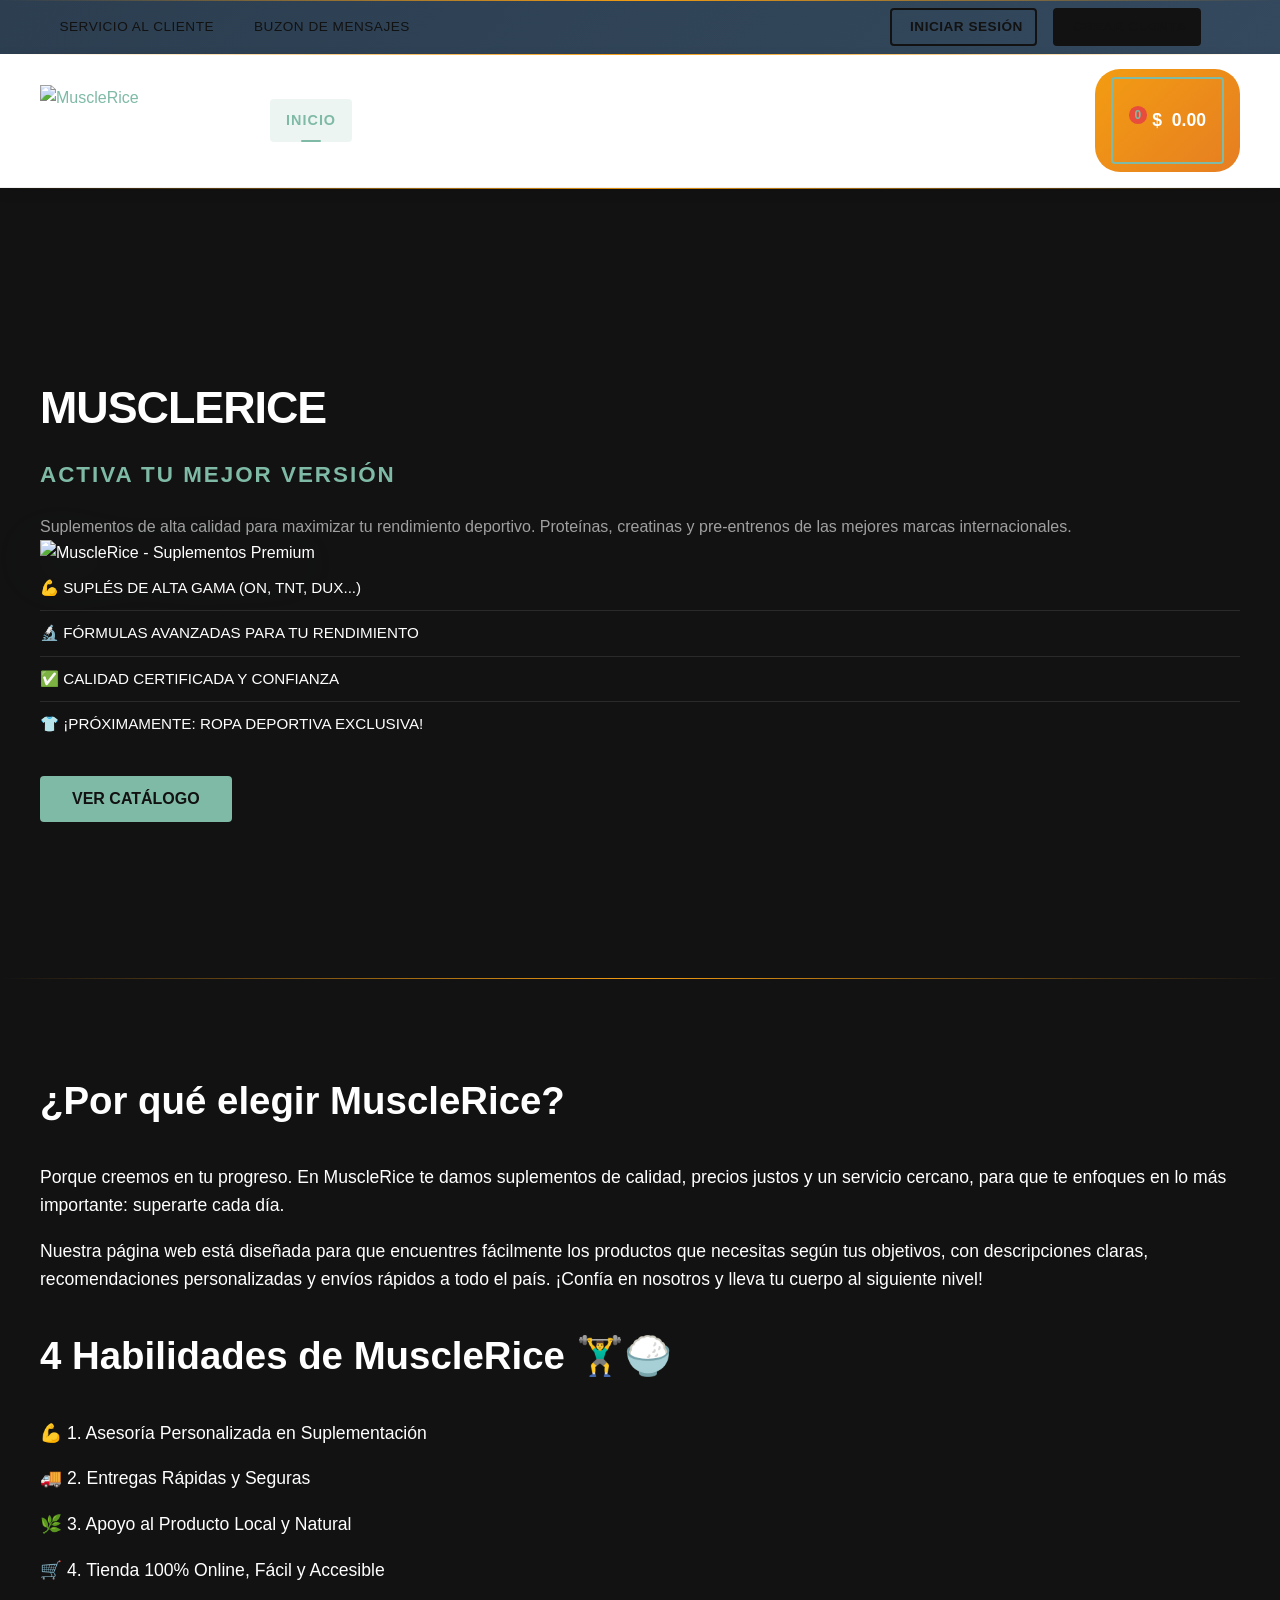
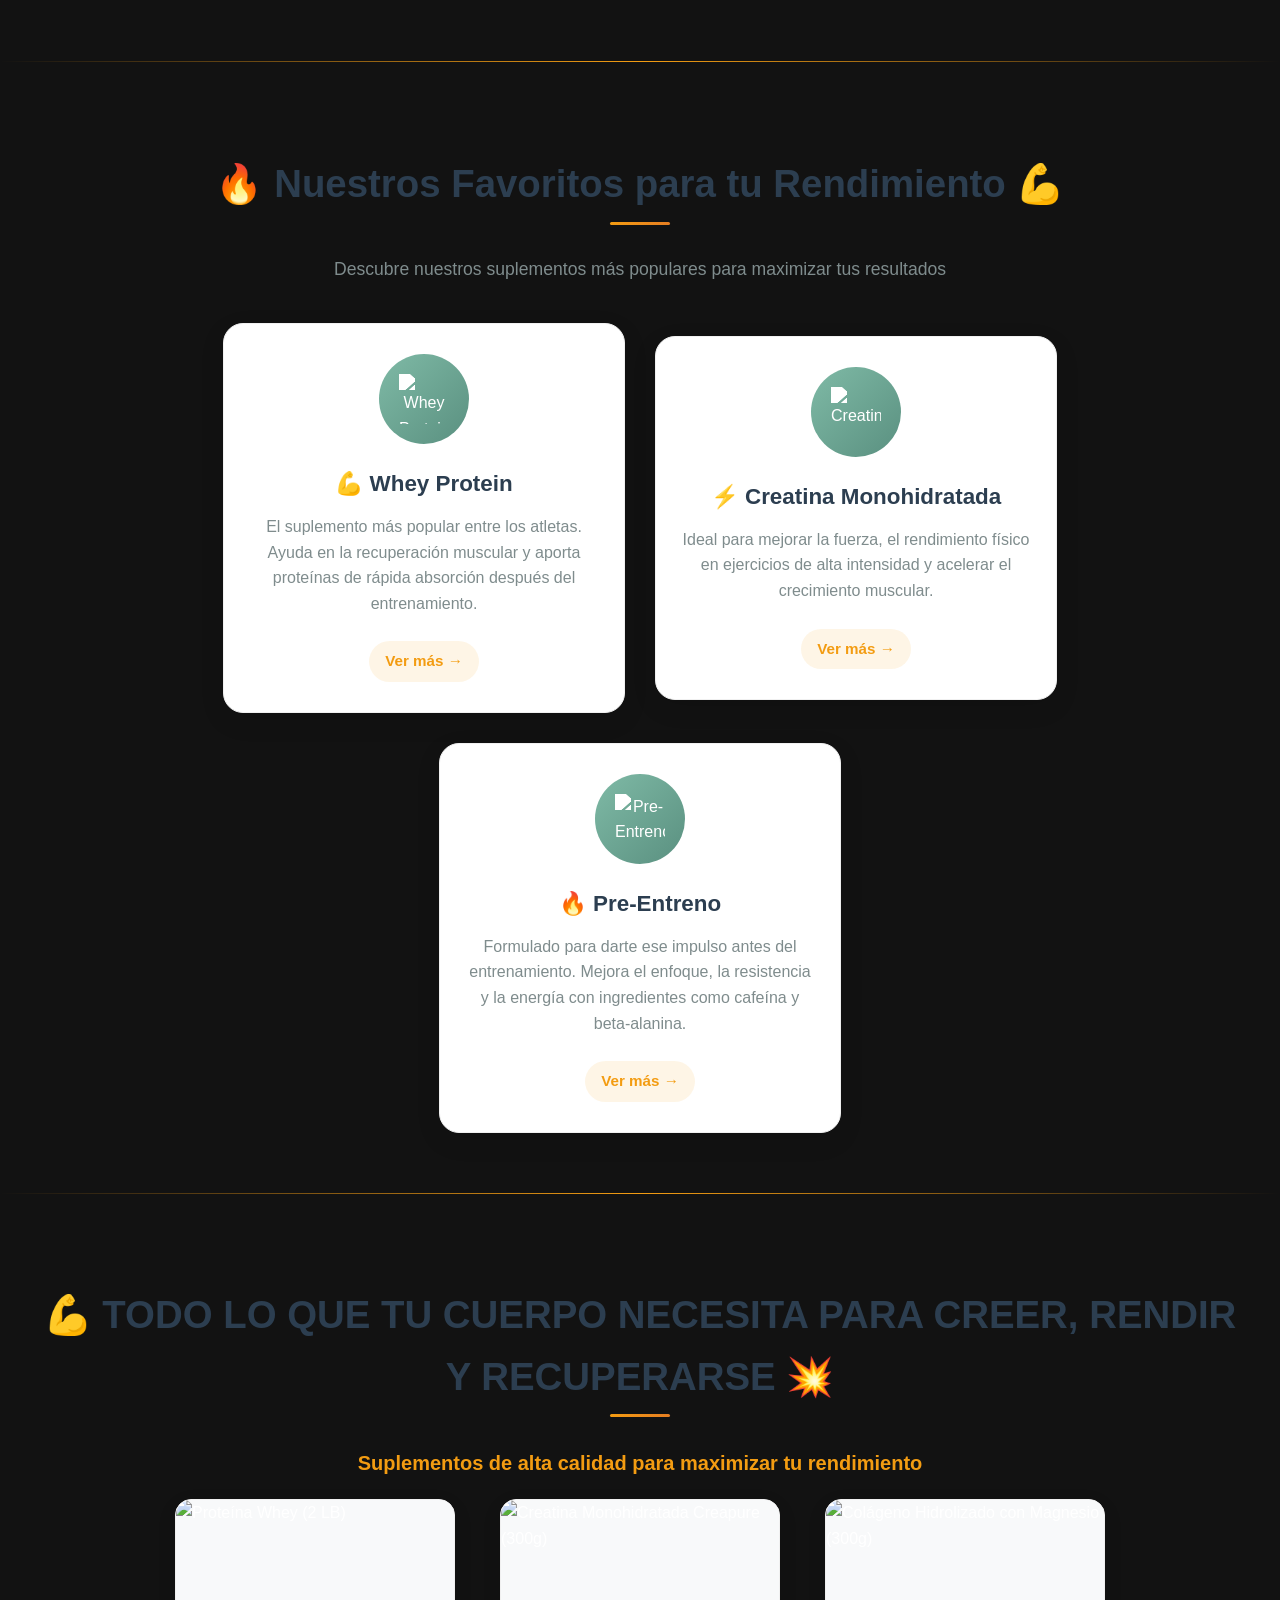
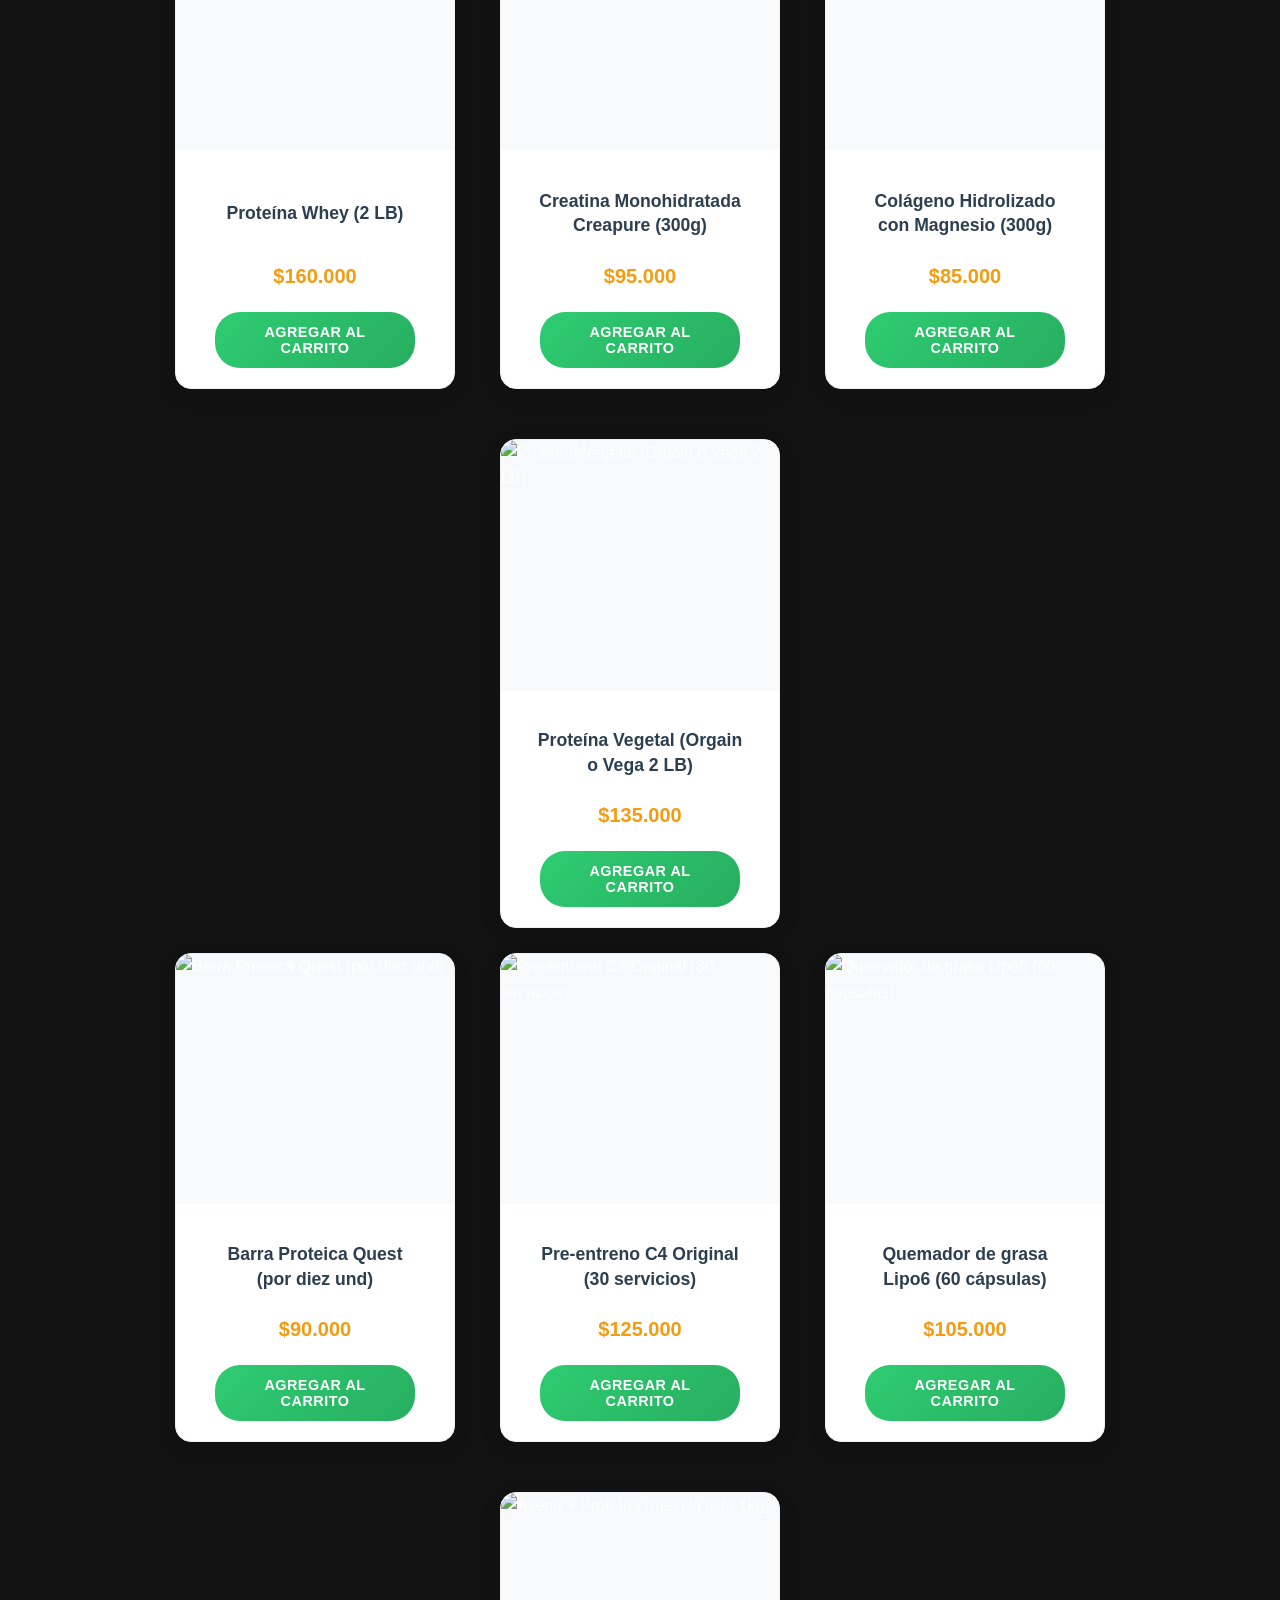
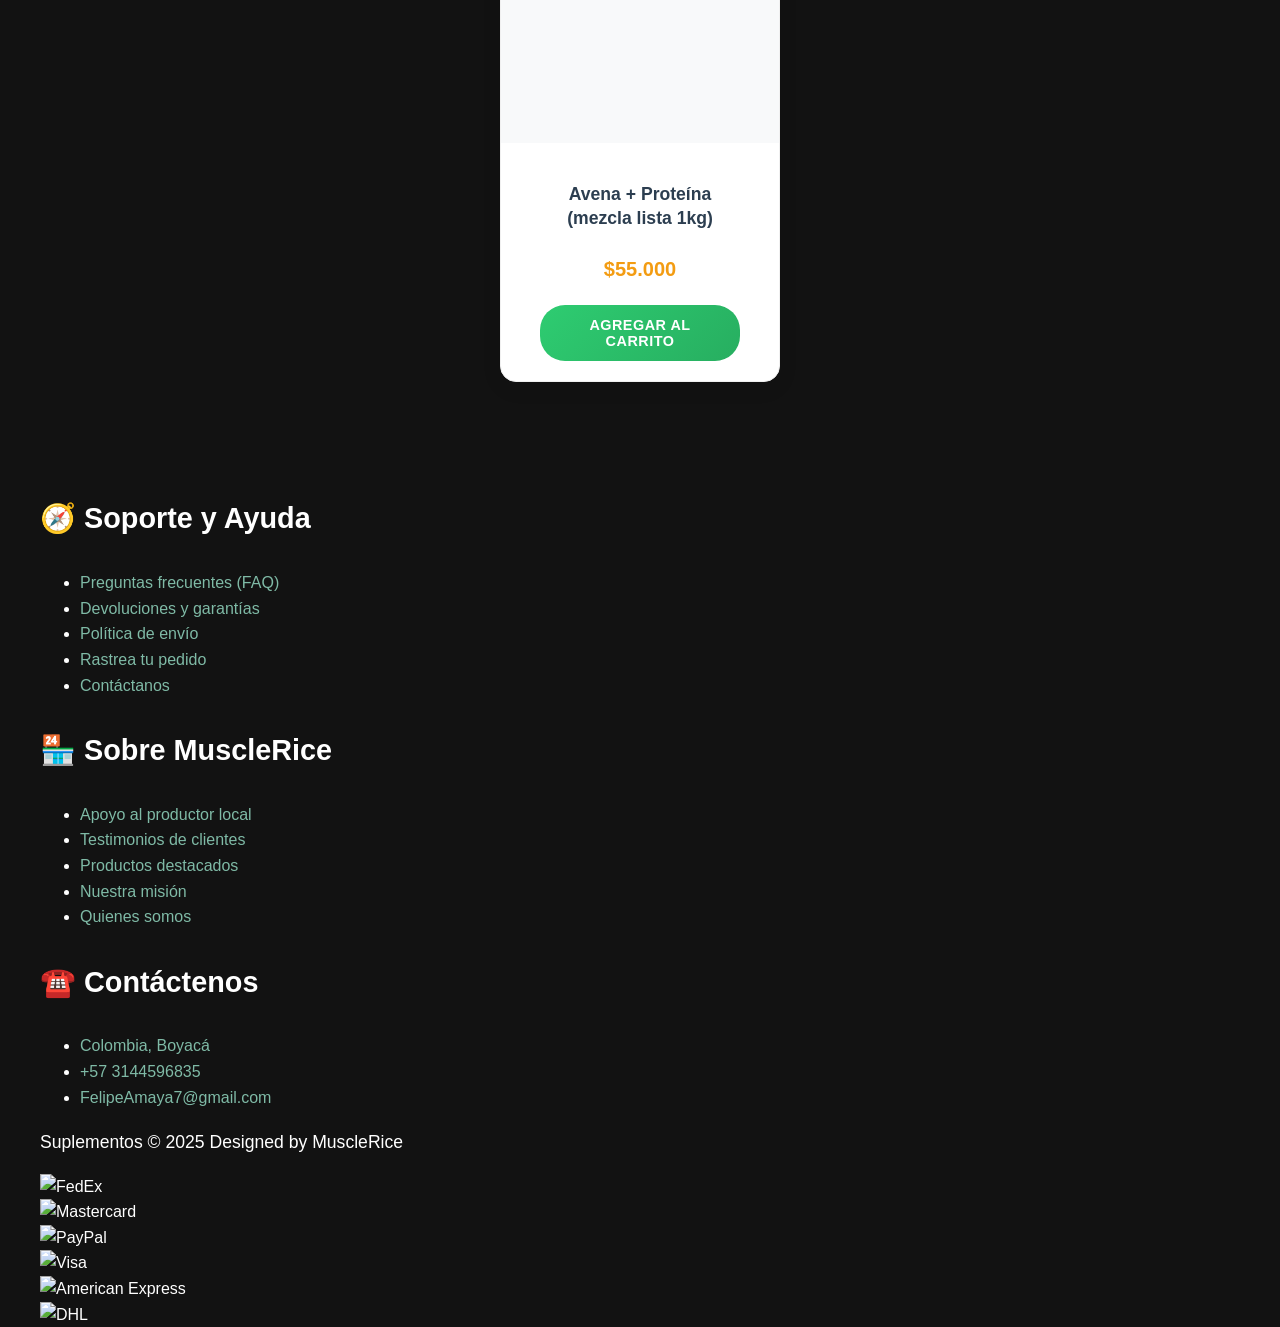
==== WebsiteMuscleRice/index.html @ 4c6c4e0e "add dev for to go npm run dev" ====
<!DOCTYPE html>
<html lang="en">
<head>
    <meta charset="UTF-8">
    <meta name="viewport" content="width=device-width, initial-scale=1.0">
    <title>MuscleRice</title>
    <link href="https://fonts.googleapis.com/css?family=Poppins" rel="stylesheet">
    <link href="https://fonts.googleapis.com/css?family=Roboto:300,400,500,700,900" rel="stylesheet">
    <link rel="stylesheet" href="css/bootstrap.css">
    <link rel="stylesheet" href="css/font-awesome.min.css">
    <link rel="stylesheet" href="css/main.css">
    <link rel="stylesheet" href="style.css">
    <link rel="stylesheet" href="style-mejoras.css">
    <link rel="stylesheet" href="style-profesional.css">
</head>
<body>
<header>
    <section class="header-top">
        <div class="container">
            <div class="row">
                <div class="col-md-4">
                    <ul>
                        <li><a href="#">servicio al cliente </a></li>
                        <li><a href="#">buzon de mensajes </a></li>
                    </ul>
                </div>
                <div class="col-md-4">
                    <div class="icon">
                       <a href="#"><i class="fa fa-facebook"></i></a>
                       <a href="#"><i class="fa fa-twitter"></i></a>
                       <a href="#"><i class="fa fa-google-plus"></i></a>
                       <a href="#"><i class="fa fa-linkedin"></i></a>
                       <a href="#"><i class="fa fa-wifi"></i></a>
                    </div>
                </div>
                <div class="col-md-4">
                   <div class="a-right">
                        <a href="usuario.html" class="btn-auth">
                            <span><i class="fa fa-sign-in"></i></span> INICIAR SESIÓN
                        </a>
                        <a href="registro.html" class="btn-auth btn-auth-register">
                            <span><i class="fa fa-user-plus"></i></span> CREAR CUENTA
                        </a>
                   </div>
                </div>
            </div>
        </div>
    </section>
    <div class="clear"></div>
    <section class="header">
        <div class="container">
            <div class="row">
                <div class="col-md-3">
                   <div class="logo">
                    <a href="index.html">
                            <img src="img/logo-musclerice..png" alt="MuscleRice" style="height: 120px; max-width: 100%; object-fit: contain;">
                            </a>
                   </div>
                </div>
                <div class="col-md-7">
                    <ul class="nav navbar-nav">
                      <li class="active"><a href="#">INICIO</a></li>
                      <li><a href="categorias.html">CATEGORIAS</a></li>
                      <li><a href="marcas.html">MARCAS</a></li>
                      <li><a href="ofertas.html">OFERTAS</a></li>
                      <li><a href="#">SALE</a></li>
                    </ul>
                </div>
                <div class="col-md-2">
                     <div class="cart">
        <a href="carrito.html">
            <p><i class="fa fa-cart-arrow-down"></i><sup>0</sup> &#36;&nbsp;&nbsp;0.00</p>
        </a>
                </div>
            </div>

        </div>
    </section>
</header>
<section class="hero-section">
    <div class="container">
        <div class="row align-items-center">
            <div class="col-md-4">
                <h1 class="hero-title">MUSCLERICE</h1>
                <p class="hero-subtitle">Activa tu mejor versión</p>
                <p class="hero-description">Suplementos de alta calidad para maximizar tu rendimiento deportivo. Proteínas, creatinas y pre-entrenos de las mejores marcas internacionales.</p>
            </div>
            <div class="col-md-4 text-center">
                <picture>
                    <source srcset="img/Logo-Interfas.webp.webp" type="image/webp">
                    <img src="img/Logo-Interfas.webp.webp" alt="MuscleRice - Suplementos Premium" class="hero-img img-fluid">
                </picture>
            </div>
            <div class="col-md-4">
                <ul class="value-list">
                    <li class="value-item">💪 SUPLÉS DE ALTA GAMA (ON, TNT, DUX...)</li>
                    <li class="value-item">🔬 FÓRMULAS AVANZADAS PARA TU RENDIMIENTO</li>
                    <li class="value-item">✅ CALIDAD CERTIFICADA Y CONFIANZA</li>
                    <li class="value-item">👕 ¡PRÓXIMAMENTE: ROPA DEPORTIVA EXCLUSIVA!</li>
                </ul>
                <button class="btn btn-muscle-primary">VER CATÁLOGO</button>
            </div>
        </div>
    </div>
</section>
<section class="our_skill">
    <div class="container">
        <div class="row">
            <div class="col-md-6">
                <div class="text">
                    <h2>¿Por qué elegir MuscleRice?
                    </h2>
                    <p>Porque creemos en tu progreso. En MuscleRice te damos suplementos de calidad, precios justos y un servicio cercano, para que te enfoques en lo más importante: superarte cada día.</p>
               <p>Nuestra página web está diseñada para que encuentres fácilmente los productos que necesitas según tus objetivos, con descripciones claras, recomendaciones personalizadas y envíos rápidos a todo el país.
¡Confía en nosotros y lleva tu cuerpo al siguiente nivel!

</p>
                </div>
            </div>
            <div class="col-md-6">
                 <div class="progress_bar">
                  <h2>4 Habilidades de MuscleRice 🏋️‍♂️🍚</h2>
                  <p>💪 1. Asesoría Personalizada en Suplementación</p>
                  <div class="progress">
                    <div class="progress-bar" role="progressbar" aria-valuenow="70" aria-valuemin="0" aria-valuemax="100" style="width:70%"></div>
                  </div>
                  <p>🚚 2. Entregas Rápidas y Seguras</p>
                  <div class="progress">
                    <div class="progress-bar" role="progressbar" aria-valuenow="70" aria-valuemin="0" aria-valuemax="100" style="width:60%"></div>
                  </div>
                  <p>🌿 3. Apoyo al Producto Local y Natural</p>
                  <div class="progress">
                    <div class="progress-bar" role="progressbar" aria-valuenow="70" aria-valuemin="0" aria-valuemax="100" style="width:50%"></div>
                  </div>
                  <p>🛒 4. Tienda 100% Online, Fácil y Accesible</p>
                  <div class="progress">
                    <div class="progress-bar" role="progressbar" aria-valuenow="70" aria-valuemin="0" aria-valuemax="100" style="width:55%"></div>
                  </div>
                  </div>
            </div>
        </div>
    </div>
</section>
<section class="features">
    <div class="container">
        <div class="row">
            <div class="col-md-12">
                <h2 class="section-title">🔥 Nuestros Favoritos para tu Rendimiento 💪</h2>
                <p class="section-subtitle">Descubre nuestros suplementos más populares para maximizar tus resultados</p>
            </div>
        </div>
        <div class="row features-grid">
            <div class="col-md-4">
                <article class="feature-card">
                    <div class="feature-icon">
                        <img src="img/whey protein.jpg" alt="Whey Protein" class="feature-image">
                    </div>
                    <div class="feature-content">
                        <h3 class="feature-title">💪 Whey Protein</h3>
                        <p class="feature-description">El suplemento más popular entre los atletas. Ayuda en la recuperación muscular y aporta proteínas de rápida absorción después del entrenamiento.</p>
                        <a href="#" class="feature-link">Ver más →</a>
                    </div>
                </article>
            </div>
            <div class="col-md-4">
                <article class="feature-card">
                    <div class="feature-icon">
                        <img src="img/Creatina Monohidratada Creapure (300g).jpg" alt="Creatina" class="feature-image">
                    </div>
                    <div class="feature-content">
                        <h3 class="feature-title">⚡ Creatina Monohidratada</h3>
                        <p class="feature-description">Ideal para mejorar la fuerza, el rendimiento físico en ejercicios de alta intensidad y acelerar el crecimiento muscular.</p>
                        <a href="#" class="feature-link">Ver más →</a>
                    </div>
                </article>
            </div>
            <div class="col-md-4">
                <article class="feature-card">
                    <div class="feature-icon">
                        <img src="img/Pre-Entreno.jpg" alt="Pre-Entreno" class="feature-image">
                    </div>
                    <div class="feature-content">
                        <h3 class="feature-title">🔥 Pre-Entreno</h3>
                        <p class="feature-description">Formulado para darte ese impulso antes del entrenamiento. Mejora el enfoque, la resistencia y la energía con ingredientes como cafeína y beta-alanina.</p>
                        <a href="#" class="feature-link">Ver más →</a>
                    </div>
                </article>
            </div>
        </div>
    </div>
</section>
<section class="team">
   <div class="clear"></div>
    <div class="container">
       <div class="row">
           <div class="col-md-12">
               <h2 class="section-title">💪 TODO LO QUE TU CUERPO NECESITA PARA CREER, RENDIR Y RECUPERARSE 💥</h2>
               <p class="section-subtitle">Suplementos de alta calidad para maximizar tu rendimiento</p>
           </div>
       </div>
        <div class="row product-grid">
            <!-- Producto 1: Proteína Whey -->
            <div class="col-md-3 col-sm-6 col-xs-12">
                <article class="product-card">
                    <div class="product-image-wrapper">
                        <img src="img/whey protein.jpg" alt="Proteína Whey (2 LB)" class="product-image">
                    </div>
                    <div class="product-info">
                        <h3 class="product-title">Proteína Whey (2 LB)</h3>
                        <p class="product-price">$160.000</p>
                        <button class="btn-add-cart">Agregar al carrito</button>
                    </div>
                </article>
            </div>
            
            <!-- Producto 2: Creatina -->
            <div class="col-md-3 col-sm-6 col-xs-12">
                <article class="product-card">
                    <div class="product-image-wrapper">
                        <img src="img/Creatina Monohidratada Creapure (300g).jpg" alt="Creatina Monohidratada Creapure (300g)" class="product-image">

                    </div>
                    <div class="product-info">
                        <h3 class="product-title">Creatina Monohidratada Creapure (300g)</h3>
                        <p class="product-price">$95.000</p>
                        <button class="btn-add-cart">Agregar al carrito</button>
                    </div>
                </article>
            </div>
            
            <!-- Producto 3: Colágeno -->
            <div class="col-md-3 col-sm-6 col-xs-12">
                <article class="product-card">
                    <div class="product-image-wrapper">
                        <img src="img/Colágeno Hidrolizado con Magnesio (300g).jpg" alt="Colágeno Hidrolizado con Magnesio (300g)" class="product-image">
                        
                    </div>
                    <div class="product-info">
                        <h3 class="product-title">Colágeno Hidrolizado con Magnesio (300g)</h3>
                        <p class="product-price">$85.000</p>
                        <button class="btn-add-cart">Agregar al carrito</button>
                    </div>
                </article>
            </div>
            
            <!-- Producto 4: Proteína Vegetal -->
            <div class="col-md-3 col-sm-6 col-xs-12">
                <article class="product-card">
                    <div class="product-image-wrapper">
                        <img src="img/Proteína Vegetal (Orgain o Vega 2lb).jpg" alt="Proteína Vegetal (Orgain o Vega 2 LB)" class="product-image">
                        
                    </div>
                    <div class="product-info">
                        <h3 class="product-title">Proteína Vegetal (Orgain o Vega 2 LB)</h3>
                        <p class="product-price">$135.000</p>
                        <button class="btn-add-cart">Agregar al carrito</button>
                    </div>
                </article>
            </div>
        </div>
        <div class="row product-grid">
            <!-- Producto 5: Barra Proteica Quest -->
            <div class="col-md-3 col-sm-6 col-xs-12">
                <article class="product-card">
                    <div class="product-image-wrapper">
                        <img src="img/Barra Proteica Quest (por unidad) (1).jpg" alt="Barra Proteica Quest (por diez und)" class="product-image">
                        
                    </div>
                    <div class="product-info">
                        <h3 class="product-title">Barra Proteica Quest (por diez und)</h3>
                        <p class="product-price">$90.000</p>
                        <button class="btn-add-cart">Agregar al carrito</button>
                    </div>
                </article>
            </div>
            
            <!-- Producto 6: Pre-entreno C4 -->
            <div class="col-md-3 col-sm-6 col-xs-12">
                <article class="product-card">
                    <div class="product-image-wrapper">
                        <img src="img/Pre-entreno C4 Original (30 servicios).jpg" alt="Pre-entreno C4 Original (30 servicios)" class="product-image">
                        
                    </div>
                    <div class="product-info">
                        <h3 class="product-title">Pre-entreno C4 Original (30 servicios)</h3>
                        <p class="product-price">$125.000</p>
                        <button class="btn-add-cart">Agregar al carrito</button>
                    </div>
                </article>
            </div>
            
            <!-- Producto 7: Quemador de Grasa -->
            <div class="col-md-3 col-sm-6 col-xs-12">
                <article class="product-card">
                    <div class="product-image-wrapper">
                        <img src="img/Quemador de grasa Lipo6 (60 cápsulas).jpg" alt="Quemador de grasa Lipo6 (60 cápsulas)" class="product-image">
                        
                    </div>
                    <div class="product-info">
                        <h3 class="product-title">Quemador de grasa Lipo6 (60 cápsulas)</h3>
                        <p class="product-price">$105.000</p>
                        <button class="btn-add-cart">Agregar al carrito</button>
                    </div>
                </article>
            </div>
            
            <!-- Producto 8: Avena + Proteína -->
            <div class="col-md-3 col-sm-6 col-xs-12">
                <article class="product-card">
                    <div class="product-image-wrapper">
                        <img src="img/Avena + Proteína (mezcla lista 1kg).jpg" alt="Avena + Proteína (mezcla lista 1kg)" class="product-image">
                        
                    </div>
                    <div class="product-info">
                        <h3 class="product-title">Avena + Proteína (mezcla lista 1kg)</h3>
                        <p class="product-price">$55.000</p>
                        <button class="btn-add-cart">Agregar al carrito</button>
                    </div>
                </article>
            </div>
        </div>
    </div>
</section>
<footer class="footer-profesional">
    <div class="footer_top">
        <div class="container">
            <div class="footer-content">
                <div class="footer-column">
                    <h3>🧭 Soporte y Ayuda</h3>
                    <ul>
                        <li><a href="#"><i class="fa fa-circle" aria-hidden="true"></i>Preguntas frecuentes (FAQ)</a></li>
                        <li><a href="#"><i class="fa fa-circle" aria-hidden="true"></i>Devoluciones y garantías</a></li>
                        <li><a href="#"><i class="fa fa-circle" aria-hidden="true"></i>Política de envío</a></li>
                        <li><a href="#"><i class="fa fa-circle" aria-hidden="true"></i>Rastrea tu pedido</a></li>
                        <li><a href="#"><i class="fa fa-circle" aria-hidden="true"></i>Contáctanos</a></li>
                    </ul>
                </div>
                <div class="footer-column">
                    <h3>🏪 Sobre MuscleRice</h3>
                    <ul>
                        <li><a href="#"><i class="fa fa-circle" aria-hidden="true"></i>Apoyo al productor local</a></li>
                        <li><a href="#"><i class="fa fa-circle" aria-hidden="true"></i>Testimonios de clientes</a></li>
                        <li><a href="#"><i class="fa fa-circle" aria-hidden="true"></i>Productos destacados</a></li>
                        <li><a href="#"><i class="fa fa-circle" aria-hidden="true"></i>Nuestra misión</a></li>
                        <li><a href="#"><i class="fa fa-circle" aria-hidden="true"></i>Quienes somos</a></li>
                    </ul>
                </div>
                <div class="footer-column">
                    <h3>☎️ Contáctenos</h3>
                    <ul class="contact-info">
                        <li><a href="#"><i class="fa fa-map-marker" aria-hidden="true"></i>Colombia, Boyacá</a></li>
                        <li><a href="#"><i class="fa fa-phone" aria-hidden="true"></i>+57 3144596835</a></li>
                        <li><a href="#"><i class="fa fa-envelope" aria-hidden="true"></i>FelipeAmaya7@gmail.com</a></li>
                    </ul>
                </div>
            </div>
        </div>
    </div>
    <div class="footer_bottom">
        <div class="container">
            <div class="footer-bottom-content">
                <div class="copy_txt">
                    <p>Suplementos © 2025 Designed by <span>MuscleRice</span></p>
                </div>
                <div class="payment-logos">
                    <img src="img/fedex.png" alt="FedEx" class="payment-logo">
                    <img src="img/master-card.png" alt="Mastercard" class="payment-logo">
                    <img src="img/paypal.png" alt="PayPal" class="payment-logo">
                    <img src="img/visa.png" alt="Visa" class="payment-logo">
                    <img src="img/american-express.png" alt="American Express" class="payment-logo">
                    <img src="img/dhl.png" alt="DHL" class="payment-logo">
                </div>
            </div>
        </div>
    </div>
</footer>
<script src="js/jquery-3.1.1.min.js"></script>
<script src="js/bootstrap.min.js"></script>
<script src="js/owl.carousel.min.js"></script>
<script src="js/jquery.magnific-popup.min.js"></script>
<script src="js/jquery.bxSlider.js"></script>
<script src="js/active.js"></script>
</body>
</html>
---- WebsiteMuscleRice/css/main.css ----
/**
 * main.css
 * 
 * Orquestador principal de estilos.
 * Aquí importamos todos los módulos CSS siguiendo una arquitectura lógica.
 * El orden es crítico (La Cascada CSS):
 * 1. Variables Globales (Para que estén disponibles antes de que se lean las demás hojas)
 * 2. Componentes (Estilos base de piezas independientes)
 * 3. Layouts (Estructura visual de las páginas)
 */

/* 1. Base / Variables */
@import url('base/_variables.css');

/* 2. Componentes (Botones, Enlaces, Cards, Inputs, etc.) */
@import url('components/_components.css');

/* 3. Layouts (Header, Hero, Footer, Grid de productos) */
@import url('layout/_header.css');
@import url('layout/_hero.css');

/* Opcional: Aquí puedes poner estilos menores (utilities) que apliquen a toda la página */
body {
    background-color: var(--bg-dark);
    color: var(--text-light);
    font-family: 'Helvetica Neue', Arial, sans-serif; /* Fallback estándar */
    margin: 0;
    padding: 0;
    line-height: 1.6;
}
---- WebsiteMuscleRice/style-mejoras.css ----
/* ===== MEJORAS RESPONSIVAS Y MODERNAS PARA MUSCLERICE ===== */

/* Corrección de errores de sintaxis existentes */
a {
    text-decoration: none; /* Corrección de sintaxis: eliminado !important y ':' extra */
}

/* Base moderna para tipografía responsiva */
html {
    font-size: 16px;
}

/* Sistema de tipografía fluida usando clamp() */
h1 { font-size: clamp(2rem, 4vw, 3.5rem); }
h2 { font-size: clamp(1.5rem, 3vw, 2.5rem); }
h3 { font-size: clamp(1.2rem, 2.5vw, 1.8rem); }
p { font-size: clamp(0.9rem, 1.5vw, 1.1rem); }

/* Contenedor responsivo - eliminando el ancho fijo problemático */
.container {
    width: 100%;
    max-width: 1200px;
    margin: 0 auto;
    padding-left: 15px;
    padding-right: 15px;
}

/* ===== MEJORAS PARA IMÁGENES DE PRODUCTOS ===== */

/* Sistema de imágenes responsivas */
img {
    max-width: 100%;
    height: auto;
    display: block;
}

/* Mejora específica para imágenes de productos en grid */
.teams img {
    width: 100%;
    height: 250px; /* Altura consistente para todas las imágenes */
    object-fit: cover; /* Mantiene proporción sin deformar */
    object-position: center; /* Centra la imagen */
    border-radius: 12px 12px 0 0; /* Bordes superiores redondeados */
    transition: transform 0.4s ease, filter 0.4s ease;
}

.teams:hover img {
    transform: scale(1.08); /* Zoom sutil y elegante */
    filter: brightness(1.1); /* Aumenta brillo en hover */
}

/* Contenedor de productos mejorado */
.team .teams {
    padding: 0;
    margin: 0 0 30px 0;
    background: #ffffff;
    border-radius: 16px;
    box-shadow: 0 6px 20px rgba(0, 0, 0, 0.08);
    overflow: hidden;
    transition: all 0.3s cubic-bezier(0.4, 0, 0.2, 1);
    border: 1px solid #f0f0f0;
}

.team .teams:hover {
    box-shadow: 0 12px 30px rgba(0, 0, 0, 0.15);
    transform: translateY(-8px) scale(1.02);
}

/* ===== MEJORAS DE ALINEACIÓN Y ESPACIADO ===== */

/* Grid de productos con Flexbox para mejor control */
.team .row {
    display: flex;
    flex-wrap: wrap;
    justify-content: center;
    align-items: stretch;
    gap: 25px;
    margin: 0 -10px;
}

.team .col-md-3 {
    display: flex;
    flex-direction: column;
    flex: 0 0 calc(25% - 25px);
    max-width: calc(25% - 25px);
    margin-bottom: 25px;
    padding: 0 10px;
}

/* Mejora de texto de productos con altura consistente */
.team h3 {
    text-align: center;
    font-size: 1.1rem;
    font-weight: 600;
    color: #2c3e50;
    margin: 15px 0 8px 0;
    padding: 0 15px;
    min-height: 3.2em; /* Altura consistente para títulos de 2 líneas */
    display: flex;
    align-items: center;
    justify-content: center;
    line-height: 1.4;
}

.team p {
    text-align: center;
    font-size: 1.25rem;
    font-weight: 700;
    color: #f39c12;
    margin-bottom: 20px;
    padding: 0 10px;
}

/* ===== MEJORAS PARA EL HEADER - STICKY Y MODERNO ===== */

/* Header sticky con sombra elegante */
.header {
    position: sticky;
    top: 0;
    z-index: 1000;
    background: #ffffff;
    box-shadow: 0 4px 12px rgba(0, 0, 0, 0.1);
    margin-bottom: 0;
    margin-top: 0;
    height: auto;
    padding: 15px 0;
    border-bottom: 1px solid #f0f0f0;
}

/* Mejora de navegación con mejor espaciado */
.nav.navbar-nav {
    display: flex;
    align-items: center;
    justify-content: center;
    margin: 0;
    padding: 0;
    list-style: none;
}

.nav.navbar-nav li {
    margin: 0 20px;
}

.nav.navbar-nav a {
    font-size: 1rem;
    font-weight: 500;
    color: #2c3e50;
    transition: all 0.3s ease;
    padding: 12px 16px;
    border-radius: 8px;
    text-decoration: none;
    position: relative;
}

.nav.navbar-nav a:hover {
    background: #f39c12;
    color: #ffffff;
    transform: translateY(-2px);
}

.nav.navbar-nav a::after {
    content: '';
    position: absolute;
    bottom: -5px;
    left: 50%;
    width: 0;
    height: 2px;
    background: #f39c12;
    transition: all 0.3s ease;
    transform: translateX(-50%);
}

.nav.navbar-nav a:hover::after {
    width: 80%;
}

/* ===== MEJORAS PARA EL SLIDER HERO ===== */

.slider {
    position: relative;
    overflow: hidden;
    border-radius: 0 0 20px 20px;
}

.slider img {
    width: 100%;
    height: auto;
    max-height: 60vh;
    object-fit: cover;
    object-position: center;
    filter: brightness(0.9);
}

/* ===== MEJORAS RESPONSIVAS MÓVILES ===== */

/* Tablets y pantallas medianas - 2 columnas */
@media (max-width: 992px) {
    .team .col-md-3 {
        flex: 0 0 calc(50% - 25px);
        max-width: calc(50% - 25px);
    }
    
    .teams img {
        height: 220px;
    }
    
    .team h3 {
        font-size: 1rem;
        min-height: 2.8em;
    }
    
    .header {
        padding: 12px 0;
    }
    
    .nav.navbar-nav {
        flex-wrap: wrap;
        justify-content: center;
    }
    
    .nav.navbar-nav li {
        margin: 8px 15px;
    }
}

/* Móviles - 1 columna */
@media (max-width: 576px) {
    .team .col-md-3 {
        flex: 0 0 100%;
        max-width: 100%;
        margin-bottom: 20px;
    }
    
    .teams img {
        height: 200px;
    }
    
    .team h3 {
        font-size: 0.95rem;
        min-height: auto;
        padding: 0 10px;
    }
    
    .team p {
        font-size: 1.1rem;
    }
    
    .header {
        padding: 8px 0;
    }
    
    .logo img {
        height: 50px !important;
        max-width: 120px !important;
    }
    
    .nav.navbar-nav {
        flex-direction: column;
        align-items: center;
        margin-top: 10px;
    }
    
    .nav.navbar-nav li {
        margin: 5px 0;
        width: 100%;
        text-align: center;
    }
    
    .nav.navbar-nav a {
        font-size: 0.9rem;
        padding: 10px 15px;
        display: block;
        width: 100%;
    }
    
    .slider img {
        max-height: 40vh;
    }
}

/* ===== MEJORAS DE ACCESIBILIDAD UX ===== */

/* Focus visible para navegación por teclado */
a:focus,
button:focus,
input:focus,
select:focus,
textarea:focus {
    outline: 2px solid #f39c12;
    outline-offset: 2px;
    box-shadow: 0 0 0 3px rgba(243, 156, 18, 0.3);
}

/* Animaciones suaves para mejor experiencia */
* {
    transition: background-color 0.3s ease, 
                color 0.3s ease, 
                border-color 0.3s ease,
                transform 0.3s ease,
                box-shadow 0.3s ease;
}

/* ===== CORRECCIÓN DE PROBLEMAS EXISTENTES ===== */

/* Eliminar !important innecesarios y mejorar especificidad */
.btn-edit, .btn-add {
    background-color: #2ECC71;
    color: white;
    border: none;
    padding: 12px 24px;
    border-radius: 8px;
    font-weight: 600;
    transition: all 0.3s cubic-bezier(0.4, 0, 0.2, 1);
    cursor: pointer;
    text-transform: uppercase;
    letter-spacing: 0.5px;
}

.btn-edit:hover, .btn-add:hover {
    background-color: #27ae60;
    box-shadow: 0 8px 20px rgba(46, 204, 113, 0.4);
    transform: translateY(-2px);
}

/* Mejorar la sección de características */
.features .text-img {
    text-align: center;
    padding: 25px;
    border-radius: 16px;
    transition: all 0.3s ease;
    background: #ffffff;
    box-shadow: 0 4px 15px rgba(0, 0, 0, 0.08);
    height: 100%;
    display: flex;
    flex-direction: column;
    align-items: center;
}

.features .text-img:hover {
    transform: translateY(-10px);
    box-shadow: 0 12px 30px rgba(0, 0, 0, 0.15);
}

.features .text-img img {
    width: 80px;
    height: 80px;
    object-fit: contain;
    margin-bottom: 20px;
    filter: drop-shadow(0 4px 6px rgba(0, 0, 0, 0.1));
}

.features .text-img h3 {
    color: #2c3e50;
    margin-bottom: 15px;
    font-weight: 600;
}

.features .text-img p {
    color: #7f8c8d;
    line-height: 1.6;
    margin-bottom: 0;
}

/* Optimización para dispositivos muy pequeños */
@media (max-width: 375px) {
    .teams img {
        height: 180px;
    }
    
    .team h3 {
        font-size: 0.9rem;
    }
    
    .team p {
        font-size: 1rem;
    }
    
    .nav.navbar-nav a {
        font-size: 0.85rem;
        padding: 8px 12px;
    }
}

/* Animación de carga suave */
@keyframes fadeInUp {
    from {
        opacity: 0;
        transform: translateY(30px);
    }
    to {
        opacity: 1;
        transform: translateY(0);
    }
}

.team .col-md-3 {
    animation: fadeInUp 0.6s ease forwards;
}

/* ===== NUEVA ESTRUCTURA DE PRODUCTOS MODERNA ===== */

/* Contenedor principal de productos */
.product-grid {
  display: flex;
  flex-wrap: wrap;
  justify-content: center;
  gap: 25px;
  margin: 0 -10px;
}

/* Tarjeta de producto moderna */
.product-card {
  background: #ffffff;
  border-radius: 16px;
  box-shadow: 0 6px 20px rgba(0, 0, 0, 0.08);
  overflow: hidden;
  transition: all 0.3s cubic-bezier(0.4, 0, 0.2, 1);
  border: 1px solid #f0f0f0;
  height: 100%;
  display: flex;
  flex-direction: column;
}

.product-card:hover {
  box-shadow: 0 12px 30px rgba(0, 0, 0, 0.15);
  transform: translateY(-8px) scale(1.02);
}

/* Wrapper de imagen con overlay */
.product-image-wrapper {
  position: relative;
  overflow: hidden;
  background: #f8f9fa;
}

.product-image {
  width: 100%;
  height: 250px;
  object-fit: cover;
  object-position: center;
  transition: transform 0.4s ease, filter 0.4s ease;
}

.product-card:hover .product-image {
  transform: scale(1.08);
  filter: brightness(1.1);
}

/* Overlay con redes sociales */
.product-overlay {
  position: absolute;
  top: 0;
  left: 0;
  right: 0;
  bottom: 0;
  background: rgba(0, 0, 0, 0.6);
  display: flex;
  align-items: center;
  justify-content: center;
  opacity: 0;
  transition: opacity 0.3s ease;
}

.product-card:hover .product-overlay {
  opacity: 1;
}

.product-social {
  display: flex;
  gap: 15px;
}

.social-link {
  width: 45px;
  height: 45px;
  border-radius: 50%;
  background: #f39c12;
  color: white;
  display: flex;
  align-items: center;
  justify-content: center;
  text-decoration: none;
  transition: all 0.3s ease;
  transform: translateY(20px);
}

.product-card:hover .social-link {
  transform: translateY(0);
}

.social-link:nth-child(1) { transition-delay: 0.1s; }
.social-link:nth-child(2) { transition-delay: 0.2s; }
.social-link:nth-child(3) { transition-delay: 0.3s; }

.social-link:hover {
  background: #e67e22;
  transform: translateY(-3px) scale(1.1);
}

.social-link i {
  font-size: 1.2rem;
}

/* Información del producto */
.product-info {
  padding: 20px;
  text-align: center;
  flex-grow: 1;
  display: flex;
  flex-direction: column;
  justify-content: space-between;
}

.product-title {
  font-size: 1.1rem;
  font-weight: 600;
  color: #2c3e50;
  margin: 0 0 10px 0;
  line-height: 1.4;
  min-height: 2.8em;
  display: flex;
  align-items: center;
  justify-content: center;
}

.product-price {
  font-size: 1.4rem;
  font-weight: 700;
  color: #f39c12;
  margin: 10px 0 15px 0;
}

/* Botón de agregar al carrito */
.btn-add-cart {
  background: linear-gradient(135deg, #2ECC71, #27ae60);
  color: white;
  border: none;
  padding: 12px 20px;
  border-radius: 25px;
  font-weight: 600;
  font-size: 0.9rem;
  cursor: pointer;
  transition: all 0.3s ease;
  text-transform: uppercase;
  letter-spacing: 0.5px;
  width: 100%;
  max-width: 200px;
  margin: 0 auto;
}

.btn-add-cart:hover {
  background: linear-gradient(135deg, #27ae60, #219a52);
  box-shadow: 0 8px 20px rgba(46, 204, 113, 0.4);
  transform: translateY(-2px);
}

.btn-add-cart:active {
  transform: translateY(0);
}

/* Responsive para tablets */
@media (max-width: 992px) {
  .product-grid {
    gap: 20px;
  }
  
  .product-image {
    height: 220px;
  }
  
  .product-title {
    font-size: 1rem;
    min-height: 2.6em;
  }
  
  .product-price {
    font-size: 1.2rem;
  }
  
  .btn-add-cart {
    padding: 10px 16px;
    font-size: 0.85rem;
  }
}

/* Responsive para móviles */
@media (max-width: 576px) {
  .product-grid {
    gap: 15px;
    margin: 0 -5px;
  }
  
  .product-image {
    height: 180px;
  }
  
  .product-info {
    padding: 15px;
  }
  
  .product-title {
    font-size: 0.95rem;
    min-height: auto;
  }
  
  .product-price {
    font-size: 1.1rem;
  }
  
  .btn-add-cart {
    padding: 8px 12px;
    font-size: 0.8rem;
  }
  
  .social-link {
    width: 40px;
    height: 40px;
  }
  
  .social-link i {
    font-size: 1rem;
  }
}

/* Responsive para pantallas muy pequeñas */
@media (max-width: 375px) {
  .product-image {
    height: 160px;
  }
  
  .product-title {
    font-size: 0.9rem;
  }
  
  .product-price {
    font-size: 1rem;
  }
}

/* ===== MEJORAS PARA SECCIÓN DE CARACTERÍSTICAS ===== */

/* Título de sección mejorado */
.section-title {
  text-align: center;
  color: #2c3e50;
  font-weight: 700;
  margin-bottom: 15px;
  position: relative;
}

.section-subtitle {
  text-align: center;
  color: #7f8c8d;
  font-size: 1.1rem;
  margin-bottom: 40px;
  font-weight: 400;
}

/* Grid de características */
.features-grid {
  display: flex;
  flex-wrap: wrap;
  justify-content: center;
  align-items: center;
  gap: 30px;
  margin: 0 -15px;
  text-align: center;
}

/* Tarjeta de característica moderna */
.feature-card {
  background: #ffffff;
  border-radius: 20px;
  padding: 30px 25px;
  text-align: center;
  box-shadow: 0 8px 25px rgba(0, 0, 0, 0.1);
  transition: all 0.3s cubic-bezier(0.4, 0, 0.2, 1);
  border: 1px solid #f0f0f0;
  flex: 1;
  min-width: 280px;
  max-width: 350px;
  position: relative;
  overflow: hidden;
  margin: 0 auto;
}

.feature-card::before {
  content: '';
  position: absolute;
  top: 0;
  left: 0;
  right: 0;
  height: 4px;
  background: linear-gradient(90deg, #7fbaa6, #5a9080);
  transform: scaleX(0);
  transition: transform 0.3s ease;
}

.feature-card:hover::before {
  transform: scaleX(1);
}

.feature-card:hover {
  transform: translateY(-10px) scale(1.02);
  box-shadow: 0 15px 40px rgba(0, 0, 0, 0.15);
}

/* Icono de característica */
.feature-icon {
  width: 90px;
  height: 90px;
  margin: 0 auto 25px;
  background: linear-gradient(135deg, #7fbaa6, #5a9080);
  border-radius: 50%;
  display: flex;
  align-items: center;
  justify-content: center;
  position: relative;
  transition: all 0.3s ease;
}

.feature-card:hover .feature-icon {
  transform: scale(1.1) rotate(5deg);
  background: linear-gradient(135deg, #6ba592, #4a8070);
}

.feature-image {
  width: 50px;
  height: 50px;
  object-fit: contain;
  filter: brightness(0) invert(1);
}

/* Contenido de característica */
.feature-content {
  position: relative;
  z-index: 1;
}

.feature-title {
  font-size: 1.4rem;
  font-weight: 700;
  color: #2c3e50;
  margin-bottom: 15px;
  line-height: 1.3;
}

.feature-description {
  color: #7f8c8d;
  font-size: 1rem;
  line-height: 1.6;
  margin-bottom: 25px;
  min-height: 4.8em;
  display: flex;
  align-items: center;
}

.feature-link {
  color: #f39c12;
  text-decoration: none;
  font-weight: 600;
  font-size: 0.95rem;
  display: inline-flex;
  align-items: center;
  gap: 8px;
  transition: all 0.3s ease;
  padding: 8px 16px;
  border-radius: 25px;
  background: rgba(243, 156, 18, 0.1);
}

.feature-link:hover {
  background: #f39c12;
  color: white;
  transform: translateX(5px);
  gap: 12px;
}

/* Responsive para tablets */
@media (max-width: 992px) {
  .features-grid {
    gap: 20px;
  }
  
  .feature-card {
    min-width: 250px;
    padding: 25px 20px;
  }
  
  .feature-icon {
    width: 80px;
    height: 80px;
  }
  
  .feature-image {
    width: 45px;
    height: 45px;
  }
  
  .feature-title {
    font-size: 1.2rem;
  }
  
  .feature-description {
    font-size: 0.95rem;
    min-height: 4.5em;
  }
}

/* Responsive para móviles */
@media (max-width: 576px) {
  .features-grid {
    flex-direction: column;
    align-items: center;
    gap: 15px;
  }
  
  .feature-card {
    min-width: auto;
    width: 100%;
    max-width: 100%;
    padding: 20px 15px;
  }
  
  .feature-icon {
    width: 70px;
    height: 70px;
    margin-bottom: 20px;
  }
  
  .feature-image {
    width: 40px;
    height: 40px;
  }
  
  .feature-title {
    font-size: 1.1rem;
    margin-bottom: 12px;
  }
  
  .feature-description {
    font-size: 0.9rem;
    min-height: auto;
    margin-bottom: 20px;
  }
  
  .feature-link {
    font-size: 0.9rem;
    padding: 6px 12px;
  }
}

/* ===== MEJORAS FINALES Y ANIMACIONES ===== */

/* Animación de entrada suave */
@keyframes fadeInUp {
  from {
    opacity: 0;
    transform: translateY(30px);
  }
  to {
    opacity: 1;
    transform: translateY(0);
  }
}

@keyframes slideInUp {
  from {
    opacity: 0;
    transform: translateY(40px);
  }
  to {
    opacity: 1;
    transform: translateY(0);
  }
}

.product-card {
  animation: fadeInUp 0.6s ease forwards;
}

.product-card:nth-child(1) { animation-delay: 0.1s; }
.product-card:nth-child(2) { animation-delay: 0.2s; }
.product-card:nth-child(3) { animation-delay: 0.3s; }
.product-card:nth-child(4) { animation-delay: 0.4s; }
.product-card:nth-child(5) { animation-delay: 0.5s; }
.product-card:nth-child(6) { animation-delay: 0.6s; }
.product-card:nth-child(7) { animation-delay: 0.7s; }
.product-card:nth-child(8) { animation-delay: 0.8s; }

/* Mejoras para el header */
.header-top {
  background: linear-gradient(135deg, #2c3e50, #34495e);
  color: white;
  padding: 8px 0;
  font-size: 0.9rem;
}

.header-top a {
  color: #ecf0f1;
  transition: color 0.3s ease;
}

.header-top a:hover {
  color: #f39c12;
}

/* Mejoras para el logo */
.logo img {
  max-height: 70px;
  width: auto;
  transition: transform 0.3s ease;
}

.logo:hover img {
  transform: scale(1.05);
}

/* Mejoras para el carrito */
.cart {
  background: linear-gradient(135deg, #f39c12, #e67e22);
  border-radius: 25px;
  padding: 8px 16px;
  transition: all 0.3s ease;
}

.cart:hover {
  transform: translateY(-2px);
  box-shadow: 0 8px 20px rgba(243, 156, 18, 0.4);
}

.cart a {
  color: white;
  text-decoration: none;
  font-weight: 600;
}

.cart sup {
  background: #e74c3c;
  color: white;
  border-radius: 50%;
  padding: 2px 6px;
  font-size: 0.8rem;
  font-weight: 700;
}

/* Mejoras para el slider */
.slider {
  position: relative;
  overflow: hidden;
  border-radius: 0 0 20px 20px;
  box-shadow: 0 10px 30px rgba(0, 0, 0, 0.1);
}

.slider::before {
  content: '';
  position: absolute;
  top: 0;
  left: 0;
  right: 0;
  bottom: 0;
  background: linear-gradient(to bottom, transparent 60%, rgba(0,0,0,0.3));
  z-index: 1;
}

.slider img {
  width: 100%;
  height: auto;
  max-height: 60vh;
  object-fit: cover;
  object-position: center;
  filter: brightness(0.9);
  transition: transform 0.5s ease;
}

.slider:hover img {
  transform: scale(1.02);
}

/* Mejoras para secciones */
section {
  padding: 60px 0;
  position: relative;
}

section::before {
  content: '';
  position: absolute;
  top: 0;
  left: 0;
  right: 0;
  height: 1px;
  background: linear-gradient(90deg, transparent, #f39c12, transparent);
}

/* Mejoras para títulos de sección */
.team h2,
.features h2 {
  position: relative;
  margin-bottom: 40px;
}

.team h2::after,
.features h2::after {
  content: '';
  position: absolute;
  bottom: -10px;
  left: 50%;
  transform: translateX(-50%);
  width: 60px;
  height: 3px;
  background: linear-gradient(90deg, #f39c12, #e67e22);
  border-radius: 2px;
}

/* Mejoras para móviles */
@media (max-width: 576px) {
  section {
    padding: 40px 0;
  }
  
  .team h2,
  .features h2 {
    font-size: 1.8rem;
    margin-bottom: 30px;
  }
  
  .team h2::after,
  .features h2::after {
    width: 40px;
    height: 2px;
  }
  
  .slider img {
    max-height: 40vh;
  }
  
  .logo img {
    max-height: 50px;
  }
  
  .cart {
    padding: 6px 12px;
    font-size: 0.9rem;
  }
}

/* Mejoras para tablets */
@media (max-width: 992px) and (min-width: 577px) {
  section {
    padding: 50px 0;
  }
  
  .team h2,
  .features h2 {
    font-size: 2.2rem;
    margin-bottom: 35px;
  }
  
  .slider img {
    max-height: 50vh;
  }
}

/* Animación de carga de página */
@keyframes pageLoad {
  from {
    opacity: 0;
    transform: translateY(20px);
  }
  to {
    opacity: 1;
    transform: translateY(0);
  }
}

body {
  animation: pageLoad 0.6s ease-out;
}

/* Scroll suave */
html {
  scroll-behavior: smooth;
}

/* Mejoras de accesibilidad */
@media (prefers-reduced-motion: reduce) {
  * {
    animation-duration: 0.01ms !important;
    animation-iteration-count: 1 !important;
    transition-duration: 0.01ms !important;
  }
}

/* Focus visible mejorado */
:focus-visible {
  outline: 2px solid #f39c12;
  outline-offset: 2px;
  box-shadow: 0 0 0 3px rgba(243, 156, 18, 0.3);
}
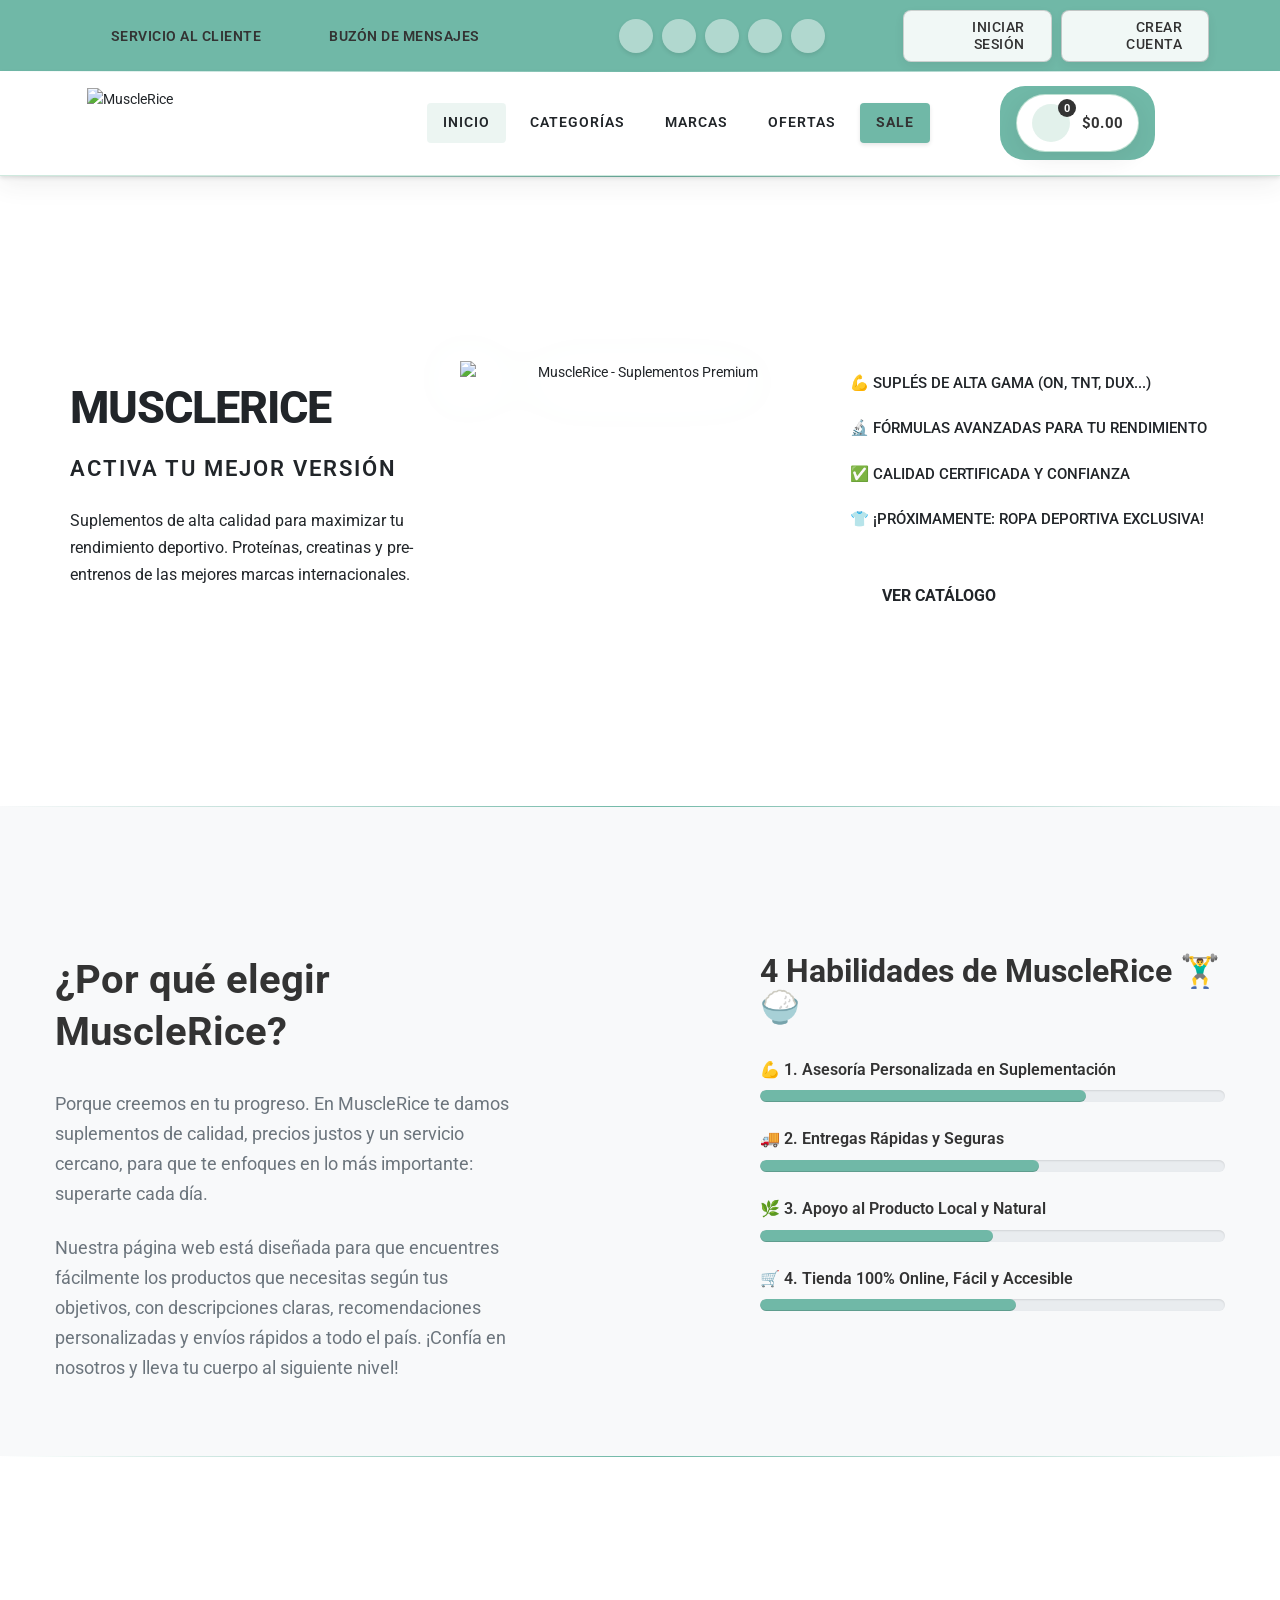
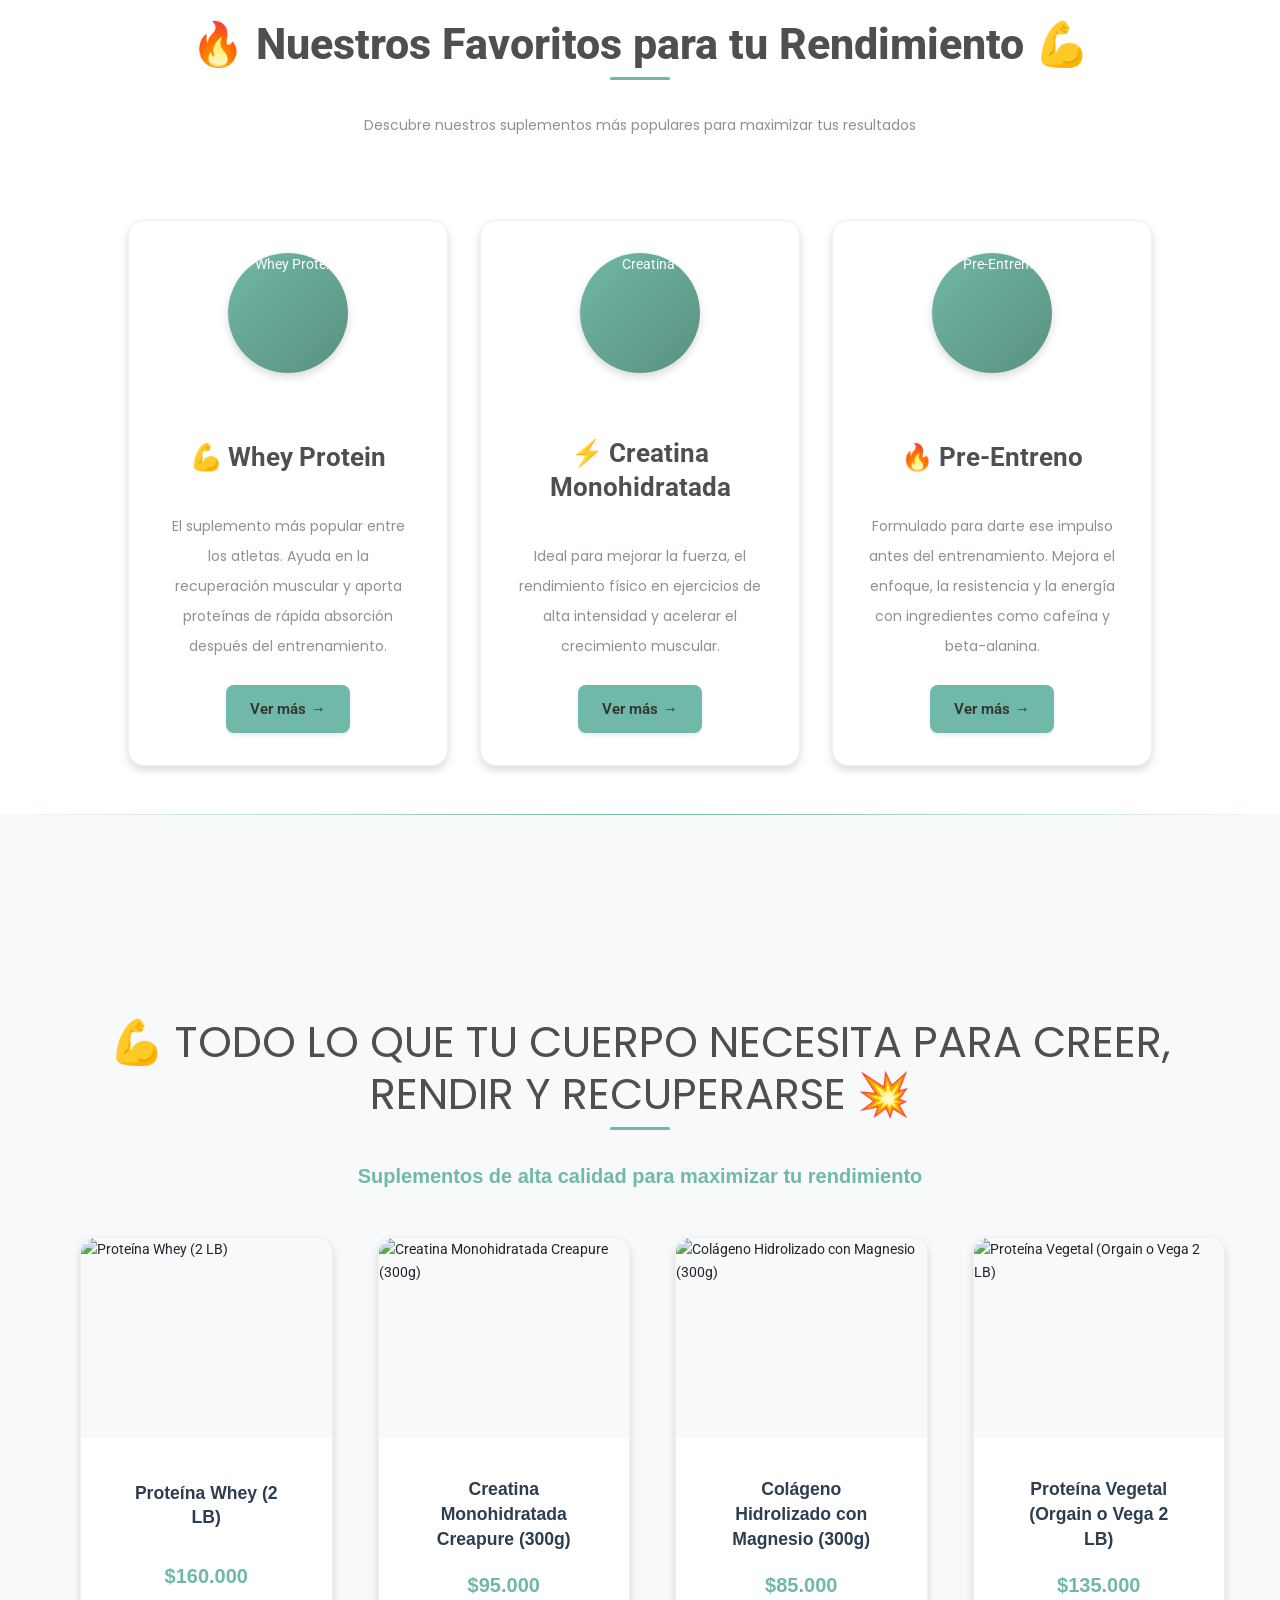
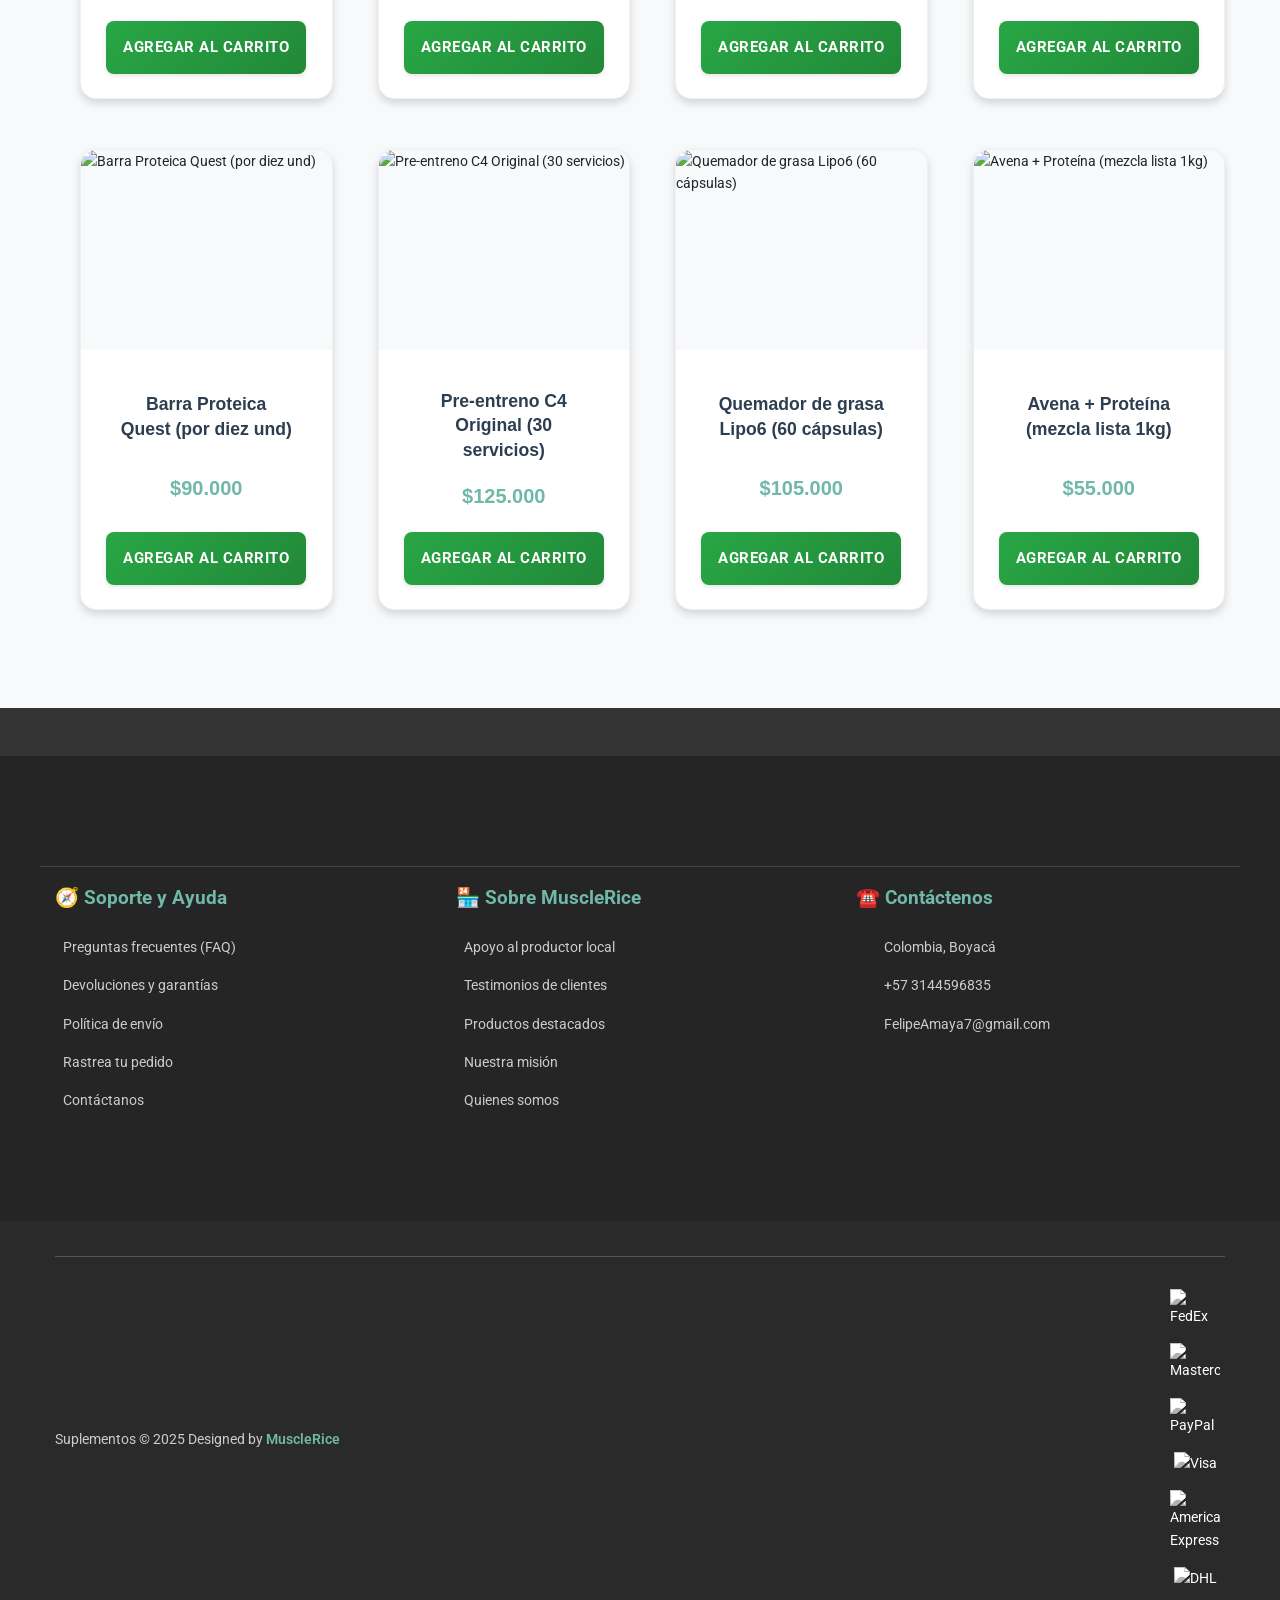
==== commit 85de7335: "new styles in home interfaz" ====
--- a/WebsiteMuscleRice/index.html
+++ b/WebsiteMuscleRice/index.html
@@ -2,6 +2,7 @@
 <html lang="en">
 <head>
     <meta charset="UTF-8">
+    <link rel="icon" type="image/png" href="./img/logo-musclerice..png" />
     <meta name="viewport" content="width=device-width, initial-scale=1.0">
     <title>MuscleRice</title>
     <link href="https://fonts.googleapis.com/css?family=Poppins" rel="stylesheet">
@@ -14,66 +15,71 @@
     <link rel="stylesheet" href="style-profesional.css">
 </head>
 <body>
-<header>
+<header class="site-header">
     <section class="header-top">
         <div class="container">
             <div class="row">
+                <div class="col-md-5">
+                    <ul class="top-links">
+                        <li><a href="#"><i class="fa fa-headphones"></i> Servicio al cliente</a></li>
+                        <li><a href="#"><i class="fa fa-envelope-open"></i> Buzón de mensajes</a></li>
+                    </ul>
+                </div>
+                <div class="col-md-3">
+                    <div class="icon social-list">
+                        <a href="#" aria-label="Facebook"><i class="fa fa-facebook"></i></a>
+                        <a href="#" aria-label="Twitter"><i class="fa fa-twitter"></i></a>
+                        <a href="#" aria-label="Google Plus"><i class="fa fa-google-plus"></i></a>
+                        <a href="#" aria-label="Linkedin"><i class="fa fa-linkedin"></i></a>
+                        <a href="#" aria-label="Blog"><i class="fa fa-rss"></i></a>
+                    </div>
+                </div>
                 <div class="col-md-4">
-                    <ul>
-                        <li><a href="#">servicio al cliente </a></li>
-                        <li><a href="#">buzon de mensajes </a></li>
-                    </ul>
-                </div>
-                <div class="col-md-4">
-                    <div class="icon">
-                       <a href="#"><i class="fa fa-facebook"></i></a>
-                       <a href="#"><i class="fa fa-twitter"></i></a>
-                       <a href="#"><i class="fa fa-google-plus"></i></a>
-                       <a href="#"><i class="fa fa-linkedin"></i></a>
-                       <a href="#"><i class="fa fa-wifi"></i></a>
-                    </div>
-                </div>
-                <div class="col-md-4">
-                   <div class="a-right">
-                        <a href="usuario.html" class="btn-auth">
-                            <span><i class="fa fa-sign-in"></i></span> INICIAR SESIÓN
+                    <div class="a-right account-actions">
+                        <a href="usuario.html" class="btn-auth" aria-label="Iniciar sesión">
+                            <i class="fa fa-user-circle-o"></i>
+                            <span>Iniciar sesión</span>
                         </a>
-                        <a href="registro.html" class="btn-auth btn-auth-register">
-                            <span><i class="fa fa-user-plus"></i></span> CREAR CUENTA
+                        <a href="registro.html" class="btn-auth btn-auth-register" aria-label="Crear cuenta">
+                            <i class="fa fa-user-plus"></i>
+                            <span>Crear cuenta</span>
                         </a>
-                   </div>
+                    </div>
                 </div>
             </div>
         </div>
     </section>
-    <div class="clear"></div>
-    <section class="header">
+    <section class="header header-main">
         <div class="container">
-            <div class="row">
-                <div class="col-md-3">
-                   <div class="logo">
-                    <a href="index.html">
-                            <img src="img/logo-musclerice..png" alt="MuscleRice" style="height: 120px; max-width: 100%; object-fit: contain;">
-                            </a>
-                   </div>
-                </div>
-                <div class="col-md-7">
-                    <ul class="nav navbar-nav">
-                      <li class="active"><a href="#">INICIO</a></li>
-                      <li><a href="categorias.html">CATEGORIAS</a></li>
-                      <li><a href="marcas.html">MARCAS</a></li>
-                      <li><a href="ofertas.html">OFERTAS</a></li>
-                      <li><a href="#">SALE</a></li>
-                    </ul>
-                </div>
-                <div class="col-md-2">
-                     <div class="cart">
-        <a href="carrito.html">
-            <p><i class="fa fa-cart-arrow-down"></i><sup>0</sup> &#36;&nbsp;&nbsp;0.00</p>
-        </a>
-                </div>
-            </div>
-
+            <div class="row header-main-row">
+                <div class="col-md-3 col-sm-12">
+                    <div class="logo">
+                        <a href="index.html" class="site-logo">
+                            <img src="img/logo-musclerice..png" alt="MuscleRice" class="site-logo-img">
+                        </a>
+                    </div>
+                </div>
+                <div class="col-md-6 col-sm-12">
+                    <ul class="nav navbar-nav main-nav">
+                        <li class="active"><a href="#">Inicio</a></li>
+                        <li><a href="categorias.html">Categorías</a></li>
+                        <li><a href="marcas.html">Marcas</a></li>
+                        <li><a href="ofertas.html">Ofertas</a></li>
+                        <li><a href="#" class="sale-link">Sale</a></li>
+                    </ul>
+                </div>
+                <div class="col-md-3 col-sm-12">
+                    <div class="cart header-cart">
+                        <a href="carrito.html" aria-label="Carrito de compras">
+                            <span class="cart-icon-wrap">
+                                <i class="fa fa-shopping-bag"></i>
+                                <span class="cart-count">0</span>
+                            </span>
+                            <span class="cart-price">$0.00</span>
+                        </a>
+                    </div>
+                </div>
+            </div>
         </div>
     </section>
 </header>
--- a/WebsiteMuscleRice/style.css
+++ b/WebsiteMuscleRice/style.css
@@ -0,0 +1,2294 @@
+*{
+    margin: 0;
+    padding: 0;
+}
+a {
+    text-decoration: none; /* CorrecciÃ³n de sintaxis: eliminado ':' extra */
+}
+.header-top .fa.fa-wifi {
+    -ms-transform: rotate(7deg); /* IE 9 */
+    -moz-transform: rotate(7deg); /* IE 9 */
+    -webkit-transform: rotate(7deg); /* Chrome, Safari, Opera */
+    transform: rotate(20deg);
+    -moz-transform-origin: 20% 40%;
+}
+.header-top .fa.fa-wifi {
+  transform: rotate(50deg);
+  -ms-transform: rotate(50deg);
+  -moz-transform: rotate(50deg);
+  -webkit-transform: rotate(50deg);
+  transform-origin: 65% 40% 0;
+  -ms-transform-origin: 65% 40% 0;
+  -moz-transform-origin: 65% 40% 0;
+  -webkit-transform-origin: 65% 40% 0;
+}
+.header-top {
+  background: #555554df none repeat scroll 0 0;
+  height: 35px;
+  line-height: 35px;
+}
+.header-top ul li {
+  display: inline;
+}
+.header-top ul li a {
+  padding-right: 20px;
+  font-size: 14px;
+  font-weight: 400;
+    color: #fff;
+    text-decoration: none;
+    font-family: 'Roboto', sans-serif;
+}
+.header-top i {
+  color: #fff;
+  font-size: 15px;
+  padding-left: 24px;
+}
+.header-top p i {
+  padding-left: 24px;
+}
+.header-top p {
+  display: inline;
+  width: 50%;
+    font-size: 14px;
+    font-weight: 400;
+    color: #fff;
+    font-family: 'Roboto', sans-serif;
+}
+.header-top p a {
+    font-size: 14px;
+    font-weight: 400;
+    color: #fff;
+}
+.header-top span {
+  padding-right: 10px;
+}
+.header-top .a-right {
+  text-align: right;
+}
+.header-top .icon {
+  text-align: center;
+}
+.header {
+  height: 140px;
+  margin-bottom: -33px;
+  margin-top: 20px;
+}
+.logo h2 {
+  color: #4f4f4f;
+  font-family: "Roboto",sans-serif;
+  font-size: 61px;
+  font-weight: bold;
+}
+.logo > a {
+  text-decoration: none;
+}
+.nav.navbar-nav {
+  margin-top: 28px;
+}
+.navbar-nav > li > a {
+  color: #665f5f;
+  font-size: 21px;
+    font-family: 'Roboto', sans-serif;
+}
+.nav.navbar-nav a:hover {
+    background: #e1e3e3;
+    color: #44e7a8
+}
+.cart {
+  text-align: right;
+}
+.cart > p {
+  font-size: 23px;
+  margin-top: 36px;
+}
+.cart i {
+  color: #70b8a7;
+  font-size: 30px;
+}
+.cart sup {
+  background: #e6e4e4;
+  margin-left: -4px;
+  padding: 0 5px;
+  border-radius: 20px;
+}
+.header-part {
+  margin-top: 37px;
+}
+.header-part > p {
+  color: #3b3131;
+  font-size: 13px;
+  font-weight: 400;
+}
+.header-part span {
+  color: #da9a32;
+}
+.slider img {
+  height: 445px;
+  width: 100%;
+}
+.slider{
+    position: relative;
+}
+.slider h3 {
+  color: #fff;
+  font-family: "Roboto",sans-serif;
+  font-size: 61px;
+  font-weight: bold;
+  left: 30%;
+  position: absolute;
+  top: 45%;
+}
+.progress-bar{
+    background-color: #70b8a7;
+}
+.progress_bar {
+  padding-left: 105px;
+}
+.progress_bar p {
+  color: #564f4f;
+  margin: 0 0 10px;
+  font-size: 18px;
+}
+.progress {
+  height: 10px;
+  margin-bottom: 10px;
+}
+.our_skill h2 {
+  color: #4f4f4f;
+  font-family: "Roboto",sans-serif;
+  font-size: 43px;
+  font-weight: 400;
+  margin: 100px 0 50px;
+}
+.our_skill .text {
+  padding-right: 105px;
+}
+.our_skill .text p{
+    font-size: 18px;
+    color: #958e8e;
+    line-height: 35px;
+    font-weight: 400;
+}
+.features h2 {
+  color: #4f4f4f;
+  font-size: 43px;
+  margin: 115px 0;
+  text-align: center;
+}
+.features .text-img {
+    width: 315px;
+}
+.text-img.left {
+  float: left;
+}
+.text-img.center {
+  margin: 0 auto;
+}
+.text-img.right {
+  float: right;
+}
+.features h3 {
+  color: #4f4f4f;
+  font-size: 26px;
+  padding: 20px 0px;
+    font-family: 'Roboto', sans-serif;
+}
+.features p {
+  color: #958e8e;
+  font-family: "Poppins",sans-serif;
+  font-size: 14px;
+  font-weight: 400;
+  line-height: 30px;
+}
+.team {
+  padding-bottom: 92px;
+}
+.team h2 {
+  color: #4f4f4f;
+  font-family: "Poppins",sans-serif;
+  font-size: 43px;
+  font-weight: 400;
+  margin: 130px 0 80px;
+  text-align: center;
+}
+.teams > img {
+  width: 100%;
+}
+.team .teams {
+  padding: 0px 20px 0;
+  position: relative;
+  width: 100%;
+  margin-top: 20px;
+}
+.teams > .overlay {
+  background: rgba(0, 0, 0, 0.5) none repeat scroll 0 0;
+  height: 100%;
+  opacity: 0;
+  position: absolute;
+  top: 0;
+  width: 260px;
+}
+.teams .icon {
+  opacity: 0;
+  position: absolute;
+  text-align: center;
+  top: 115px;
+  width: 100%;
+  z-index: 1;
+}
+.teams .icon i {
+  font-size: 26px;
+    color: #70b8a7;
+    margin-right: 12px;
+}
+.team h3 {
+  text-align: center;
+  font-size: 22px;
+  font-weight: 400;
+    font-family: "Poppins",sans-serif;
+    color: #7e7e7e;
+}
+.team p {
+  color: #bcbcbc;
+  font-family: "Poppins",sans-serif;
+  font-size: 14px;
+  font-weight: 400;
+  text-align: center;
+  margin-bottom: 50px;
+}
+.teams:hover>.overlay{
+    opacity: 1
+}
+.teams:hover>.icon{
+    opacity: 1
+}
+.footer_top {
+  background: #252525 none repeat scroll 0 0;
+  padding-top: 110px;
+}
+.footer_top h2 {
+  color: #f0f0f0;
+  font-family: "Roboto",sans-serif;
+  font-size: 22px;
+  font-weight: 400;
+  margin-top: 40px;
+}
+.footer_top p {
+  color: #f0f0f0;
+  font-size: 13px;
+  font-weight: 400;
+  font-family: "Roboto",sans-serif;
+}
+.footer_top > .container{
+  border-top: 1px solid #434343;
+    padding-bottom: 65px
+}
+.footer-contact {
+  float: right;
+}
+.footer-contact p {
+    font-size: 15px;
+}
+.col-md-4.center {
+  text-align: center;
+}
+
+.col-md-4.center p {
+  margin-left: -60px;
+}
+
+.footer_top p i {
+  color: #ce8715;
+  font-size: 13px;
+    margin-right: 10px
+}
+.footer_top .footer-contact p i {
+    font-size: 25px;
+}
+.footer_bottom {
+  background: #2a2a2a none repeat scroll 0 0;
+  padding: 35px 0 14px;
+  position: relative;
+}
+.footer_overlay {
+  background: rgba(42,42,42,.5);
+  height: 100%;
+  position: absolute;
+  width: 100%;
+  top: 0;
+}
+.footer_logo {
+  text-align: right;
+}
+.footer_logo > img {
+  width: 50px;
+  margin-right: 15px;
+}
+.copy_txt p {
+  color: #fff;
+  font-family: "Roboto",sans-serif;
+  font-size: 13px;
+  font-weight: 400;
+  line-height: 29px;
+}
+.copy_txt p span {
+  color: #70b8a7;
+}
+
+/*404 error page*/
+.slider.error img {
+  height: 214px;
+  margin: 110px 0 58px;
+  width: 440px;
+}
+.slider .text {
+  margin-bottom: 134px;
+  padding-left: 18px;
+  text-align: center;
+}
+.slider .text h2 {
+  color: #434343;
+  font-family: "Roboto",sans-serif;
+  font-size: 61px;
+  font-weight: 400;
+  margin-bottom: 30px;
+}
+.slider .text p {
+  color: #959595;
+  font-family: "Roboto",sans-serif;
+  font-size: 19px;
+  font-weight: 400;
+  line-height: 25px;
+  margin-bottom: 18px;
+}
+.slider .text span {
+  color: #70b8a7;
+}
+.slider .text h4 {
+  color: #434343;
+  font-family: "Roboto",sans-serif;
+  font-size: 20px;
+  font-weight: 400;
+  padding: 27px 0 15px;
+}
+.slider .text input[type="search"] {
+  background: #dcdcdc;
+  border: medium none;
+  width: 245px;
+}
+.slider .text input[placeholder] {
+  font-size: 20px;
+  font-weight: 400;
+  padding: 10px;
+}
+.slider .text button {
+  background: #70b8a7 none repeat scroll 0 0;
+  border: medium none;
+  color: #fff;
+  font-size: 25px;
+  font-weight: 400;
+  margin-left: -4px;
+  padding: 5px 15px 8px;
+}
+
+/*Contact page*/
+.contact-us {
+  margin: 90px 0px 110px
+}
+
+.contact-us h2{
+    font-size: 38px;
+    font-weight: 400;
+    font-family: "Roboto",sans-serif;
+}
+.get_in_touch {
+  padding-left: 70px;
+}
+.contact-us form p {
+  color: #383838;
+  font-family: "Roboto",sans-serif;
+  font-size: 16px;
+  font-weight: 400;
+  margin: 0;
+  padding: 28px 0 0;
+}
+.contact-us form input {
+  border: 1px solid #c0c0c0;
+  height: 40px;
+  padding: 0 20px;
+  width: 100%;
+  background: #f8f8f8;
+}
+.contact-us form textarea {
+  background: #f8f8f8 none repeat scroll 0 0;
+  border: 1px solid #c0c0c0;
+  height: 230px;
+  padding: 0 20px;
+  width: 100%;
+}
+.contact-us input[type="submit"] {
+  background: #fe931f none repeat scroll 0 0;
+  border: medium none;
+  color: #fff;
+  font-size: 25px;
+  font-weight: 400;
+  margin-top: 31px;
+  text-transform: uppercase;
+  width: 105px;
+}
+.contact-us .contact_icon .icon {
+  float: left;
+}
+.contact-us .contact_icon .icon i {
+  background: #fe931f none repeat scroll 0 0;
+  color: #fff;
+  font-size: 28px;
+  padding: 8px 0;
+  text-align: center;
+  width: 50px;
+}
+.contact-us .contact_icon .c_text {
+  float: left;
+  margin-left: 13px;
+}
+.contact-us .contact_icon .c_text p{
+    line-height: 20px
+}
+.contact-us .contact_icon .c_text p {
+  line-height: 10px;
+  margin-top: 7px;
+  color: #333333;
+  font-family: "Roboto",sans-serif;
+  font-size: 16px;
+  font-weight: 400;
+}
+.contact-us .contact_icon {
+  margin-left: -10px;
+  margin-top: 50px;
+}
+
+/*Blog Page*/
+
+.blog_slider {
+  margin-bottom: 105px;
+  margin-top: 55px;
+  position: relative;
+}
+
+.blog_slider h2 {
+  color: #fff;
+  font-family: "Roboto",sans-serif;
+  font-size: 58px;
+  font-weight: 400;
+  left: 46.2%;
+  position: absolute;
+  text-align: center;
+  top: 40px;
+}
+
+.blog_slider > img {
+  width: 100%;
+    height: 170px
+}
+.blog_overlay {
+  position: absolute;
+  background: rgba(0,0,0,.5);
+  width: 100%;
+  height: 100%;
+}
+.blog-slide-text .b-slide > img {
+  width: 100%;
+}
+.blog-slide-text .b-text > h2 {
+  color: #70b8a7;
+  font-size: 22px;
+  font-weight: 400;
+  margin: 0;
+  padding: 3px 0 10px;
+}
+.blog-slide-text .b-text > p {
+  border-bottom: 1px solid #898989;
+  color: #898989;
+  font-size: 15px;
+  font-weight: 400;
+  margin: 0;
+  padding: 5px 0;
+}
+.col-md-9 > .b-slide-text {
+  padding: 50px 0;
+}
+.blog-slide-text .b-text i {
+  margin-right: 10px;
+}
+.blog-slide-text .b-text span {
+  margin-right: 10px;
+}
+.blog-slide-text .b-text > h4 {
+  color: #898989;
+  font-size: 14px;
+  font-weight: 400;
+  line-height: 23px;
+  margin: 0;
+  padding: 10px 0;
+  text-align: justify;
+}
+.blog-slide-text .b-text a.read-more {
+  color: #70b8a7;
+  text-decoration: none;
+  text-transform: uppercase;
+  font-size: 15px;
+  font-family: "Roboto",sans-serif;
+}
+
+.blog-sidebar h2 {
+  color: #70b8a7;
+  font-family: "Roboto",sans-serif;
+  font-size: 22px;
+  font-weight: 400;
+  margin: 0;
+  padding: 50px 0 25px;
+}
+.resent-post {
+  border: 1.5px solid #bfb7b7;
+}
+.resent-post > img {
+  float: left;
+}
+.resent-post .text {
+  float: right;
+  padding: 18px 0;
+}
+.resent-post .text > h3 {
+    font-size: 17px;
+    color: #2a2a2a;
+    margin: 0;
+  font-weight: 400;
+  font-family: "Roboto",sans-serif;
+}
+.resent-post .text > p {
+    font-size: 13px;
+    margin: 0;
+  font-weight: 400;
+  font-family: "Roboto",sans-serif;
+}
+.resent-post-single {
+  border-bottom: 1px solid #bfb7b7;
+  margin: 0 10px;
+  padding: 10px 0;
+}
+.resent-post-single:last-child {
+  border: medium none;
+}
+.categorie {
+  border: 1.5px solid #bfb7b7;
+  padding: 0;
+}
+.categorie p {
+  color: #434343;
+  font-family: "Roboto",sans-serif;
+  font-size: 16px;
+  font-weight: 400;
+  margin: 5px 0;
+  padding: 5px 0 5px 35px;
+}
+.categorie p:hover {
+  color: #fff;
+    background: #70b8a7
+}
+.tags{
+  border: 1.5px solid #bfb7b7;
+    padding: 35px 12px
+}
+.tags span {
+  background: #ececec none repeat scroll 0 0;
+  color: #4b4b4b;
+  display: inline-block;
+  font-family: "Roboto",sans-serif;
+  font-size: 16px;
+  margin: 5px 2px;
+  padding: 5px 8px;
+}
+.pagination li a{
+    background: #c8c8c8;
+    color: #2a2a2a;
+    font-size: 25px;
+    font-family: "Roboto",sans-serif;
+    margin: 0px 6px
+}
+.pagination li a:hover{
+    background: #70b8a7;
+    color: #fff
+}
+.pagination {
+  margin: 20px 0 95px;
+  padding-left: 22%;
+}
+
+/*single product*/
+.stylish-product {
+  margin-top: 115px;
+}
+.single-product-slider > img {
+  width: 515px;
+}
+.single-product-text {
+  margin-left: 38px;
+}
+.stylish-product .small-slider {
+  margin-top: 4px;
+}
+.single-product-text h1 {
+  font-size: 50px;
+  margin: 0;
+    font-family: "Roboto",sans-serif;
+    font-weight: 400;
+    color: #4c4c4c;
+}
+.single-product-text h2 {
+  color: #606060;
+  font-family: "Roboto",sans-serif;
+  font-size: 26px;
+  font-weight: 400;
+  margin: 0;
+  padding: 25px 0;
+}
+.single-product-text h5.love {
+  margin-top: 60px;
+}
+.single-product-text h6 {
+  color: #4f4f4f;
+  font-size: 15px;
+    font-family: "Roboto",sans-serif;
+    font-weight: 400;
+}
+.single-product-text h3 {
+  color: #4f4f4f;
+  font-size: 18px;
+    font-family: "Roboto",sans-serif;
+    font-weight: 400;
+}
+.single-product-text select {
+  background: #f1f1f1 none repeat scroll 0 0;
+  border: medium none;
+  padding: 2px 20px;
+  width: 230px;
+}
+.single-product-text option {
+  background: #f1f1f1 none repeat scroll 0 0;
+  margin: 2px 0;
+  padding: 10px 20px;
+    border-bottom: 1px solid #000
+}
+.single-product-text option:last-child {
+  border-bottom: medium none;
+}
+.product_description {
+  margin-top: 35px;
+}
+.single-product-text h4 {
+  padding-top: 30px;
+    font-size: 18px;
+    font-family: "Roboto",sans-serif;
+    font-weight: 400;
+    color: #504d4d
+}
+.single-product-text h4 i {
+    color: #70b8a7;
+    margin-right: 10px;
+}
+.single-product-text h5 {
+  color: #3a3a3a;
+  font-family: "Roboto",sans-serif;
+  font-size: 18px;
+  font-weight: 400;
+  margin-top: 25px;
+}
+.single-product-text h5 span {
+  border: 1px solid #a29c9c;
+  font-size: 14px;
+  margin-right: 5px;
+  padding: 3px 6px;
+    font-family: "Roboto",sans-serif;
+    font-weight: 400;
+}
+.single-product-text h5 span:first-child {
+  margin-left: 15px;
+}
+.single-product-text h5.tag span {
+  margin-left: 72px
+}
+.single-product-text p span i {
+  color: #898989;
+}
+.single-product-text p i {
+  color: #70b8a7;
+  font-size: 22px;
+  margin: 0;
+  padding-right: 5px;
+}
+.single-product-text p span i {
+  color: #898989;
+}
+.count_c{
+    padding: 50px 0
+}
+.single-product-text .count{
+    float: left
+}
+
+.single-product-text p.icon i {
+  color: #70b8a7;
+  font-size: 20px;
+  margin: 0;
+  padding-right: 15px;
+}
+
+.single-product-text p.icon i:hover {
+  color: #000;
+}
+.single-product-text .cart p {
+  background: #70b8a7 none repeat scroll 0 0;
+  color: #fff;
+  font-family: "Roboto",sans-serif;
+  font-size: 17px;
+  margin-top: -1px;
+  padding: 10px 15px;
+  float: left;
+  font-weight: 400;
+  margin-left: 10px;
+}
+.count > p {
+  border: 1px solid #000;
+  padding: 10px 17px;
+  position: relative;
+  text-align: center;
+  width: 42px;
+}
+.count > p::after {
+  border: 1px solid #000;
+  content: "+";
+  padding: 2px 16px;
+  position: absolute;
+  right: -1px;
+  top: -26px;
+}
+.count > p::before {
+  border: 1px solid #000;
+  content: "-";
+  font-size: 19px;
+  padding: 0 17px;
+  position: absolute;
+  right: -1px;
+  top: 40px;
+}
+
+.product_description h2 {
+  border-bottom: 1px solid #d0cece;
+  padding-bottom: 11px;
+  margin: 130px 0 40px;
+}
+.product_description span.description {
+  background: #70b8a7 none repeat scroll 0 0;
+  color: #fff;
+  font-family: "Roboto",sans-serif;
+  font-size: 24px;
+  font-weight: 400;
+  padding: 12px;
+}
+.product_description span.review {
+  border-right: 1px solid #d0cece;
+  border-top: 1px solid #d0cece;
+  font-family: "Roboto",sans-serif;
+  font-size: 24px;
+  font-weight: 400;
+  padding: 11px 10px 12px;
+    color: #515151
+}
+.product_description h3 {
+  color: #515151;
+  font-family: "Roboto",sans-serif;
+  font-size: 22px;
+  font-weight: 400;
+  margin: 42px 0 0;
+}
+.product_description p {
+  color: #878181;
+  font-family: "Roboto",sans-serif;
+  font-size: 16px;
+  font-weight: 400;
+  line-height: 30px;
+  margin-top: 33px;
+}
+.related-products .bar {
+  margin: 120px 0 70px;
+  text-align: center;
+}
+.brands .bar {
+  margin: 120px 0 70px;
+  text-align: center;
+}
+.latest-product .bar {
+  margin: -47px 0 70px;
+  text-align: center;
+}
+.best-seller {
+  margin-top: 15px;
+}
+.best-seller .bar {
+  margin: -47px 0 70px;
+  text-align: center;
+}
+.bar > h2 {
+  color: #515151;
+  font-family: 'Roboto Condensed', sans-serif;
+  font-size: 31px;
+  font-weight: 400;
+  margin: 127px 0 0;
+}
+.bar{
+    position: relative;
+    
+}
+.bar::after {
+  background: #d0cece;
+  bottom: 8px;
+  content: "";
+  height: 2px;
+  left: 51%;
+  position: absolute;
+  width: 85px;
+}
+.bar::before {
+  background: #d0cece;
+  bottom: 8px;
+  content: "";
+  height: 2px;
+  right: 51%;
+  position: absolute;
+  width: 85px;
+}
+.s_product{
+    position: relative;
+}
+.product {
+  margin-bottom: 106px;
+}
+.s_product > img {
+  width: 100%;
+}
+.s_product h2 {
+  background: #e8eced none repeat scroll 0 0;
+  border-radius: 52%;
+  color: #eec787;
+  font-size: 15px;
+  font-weight: 400;
+  padding: 20px 8px;
+  position: absolute;
+  right: 18px;
+  top: -13px;
+}
+.s_product > h3 {
+  background: #70b8a7 none repeat scroll 0 0;
+  bottom: -30px;
+  color: #fff;
+  font-family: "Roboto",sans-serif;
+  font-size: 18px;
+  font-weight: 400;
+  left: 25%;
+  padding: 13px 38px;
+  position: absolute;
+  text-align: center;
+}
+.s_product h4 {
+  background: rgba(0,0,0,.5);
+  bottom: -10px;
+  position: absolute;
+  text-align: center;
+  width: 100%;
+  font-size: 16px;
+  font-weight: 400;
+  color: #fff;
+  padding: 20px 0px;
+    font-family: "Roboto",sans-serif;
+    opacity: 0;
+}
+.s_product .s_overlay{
+    position: absolute;
+    background: rgba(0,0,0,.4);
+    width: 100%;
+    height: 100%;
+    top: 0;
+    opacity: 0;
+}
+.s_product i {
+  font-size: 18px;
+  margin-right: 10px;
+}
+.s_product:hover > .s_overlay{
+    opacity: 1
+}
+.s_product:hover > h4{
+    opacity: 1
+}
+.s_product:hover > h3{
+    opacity: 0
+}
+.rate > h3 {
+  margin: 0;
+  padding-top: 40px;
+    font-size: 18px;
+    font-weight: 400;
+    font-family: "Roboto",sans-serif;
+    color: #3d3d3d;
+}
+.rate > p {
+  margin-top: 5px;
+}
+.rate > p i {
+  color: #70b8a7;
+    margin-right: 5px;
+}
+.rate > p span i {
+  color: #b8b8b8;
+}
+.rate > h5 {
+  margin-top: -3px;
+  padding: 0;
+    font-size: 18px;
+    font-weight: 400;
+    font-family: "Roboto",sans-serif;
+    color: #3d3d3d;
+}
+/*single blog page*/
+
+.blog-slide-text .one p {
+  color: #969696;
+  font-size: 17px;
+  line-height: 32px;
+  margin-top: 21px;
+    font-weight: 400;
+    font-family: "Roboto",sans-serif;
+}
+.owl-nav .owl-prev{
+    float: left;
+    text-transform: uppercase;
+    border: 1px solid #bfb6b6;
+    padding: 5px 10px;
+    
+}
+.owl-nav .owl-prev:hover{
+    background: #70b8a7;
+    border: 1px solid #70b8a7;
+    color: #fff;
+    font-weight: 400;
+    font-family: "Roboto",sans-serif;
+    
+}
+.owl-nav .owl-next{
+    float: right;
+    text-transform: uppercase;
+    border: 1px solid #bfb6b6;
+    padding: 5px 10px;
+    font-weight: 400;
+    font-family: "Roboto",sans-serif;
+    font-size: 16px
+}
+
+.owl-nav .owl-next:hover{
+    background: #70b8a7;
+    border: 1px solid #70b8a7;
+    color: #fff
+    
+}
+.owl-carousel.owl-loaded.owl-drag {
+  margin-top: 55px;
+  width: 790px;
+}
+.owl-carousel .owl-stage-outer {
+  margin-bottom: 38px;
+  overflow: hidden;
+  position: relative;
+}
+.blog-sidebar {
+  float: right;
+  width: 290px;
+}
+.blog-slide-text {
+  margin-top: 115px;
+}
+.one > img {
+  margin-bottom: 70px;
+}
+.shere {
+  margin-top: 60px;
+  text-align: center;
+  width: 790px;
+}
+.shere h2 {
+  color: #2d2d2d;
+  font-family: "Roboto",sans-serif;
+  font-size: 22px;
+  font-weight: 400;
+  margin-top: 43px;
+  text-transform: uppercase;
+}
+.shere p i {
+  -moz-border-bottom-colors: none;
+  -moz-border-left-colors: none;
+  -moz-border-right-colors: none;
+  -moz-border-top-colors: none;
+  border-color: #bfb6b6 -moz-use-text-color #bfb6b6 #bfb6b6;
+  border-image: none;
+  border-style: solid none solid solid;
+  border-width: 1px medium 1px 1px;
+  color: #868686;
+  font-size: 20px;
+  padding: 10px 0;
+  width: 50px;
+}
+.shere p i:hover {
+  color: #70b8a7;
+}
+.shere .fa.fa-google-plus {
+  border-right: 1px solid #bfb6b6;
+}
+
+
+.commententries {
+  float: left;
+  margin: 122px 0 0;
+  padding: 0;
+  width: 100%;
+}
+.commententries h3 {
+  color: #424242;
+  font-family: "Roboto",sans-serif;
+  font-size: 30px;
+  font-weight: 400;
+  margin-bottom: 35px;
+}
+ul.commentlist { 
+    float:left; 
+    margin:20px 0px 20px 0px; 
+    padding:0px 0px 20px 0px; 
+    list-style:none; 
+    border-top:0px; 
+}
+ul.commentlist li { 
+    display:block; 
+    float:none; 
+    list-style:none; 
+    border:none; 
+    margin:0px 0px 20px; 
+    padding:0px; 
+    position:relative; 
+    clear:both; 
+}
+ul.commentlist li ul.children {
+  border: medium none;
+  clear: both;
+  float: left;
+  margin: 30px 0 28px 100px;
+  padding: 0;
+  width: 100%;
+}
+.comment-details h5{ 
+    font-size: 19px;
+    font-weight: 400;
+    font-family: "Roboto",sans-serif;
+    color: #333333;
+}
+.comment-details h5 span{ 
+    font-size: 13px;
+    color: #595656
+}
+.comment-body p{
+    font-weight: 400;
+    font-family: "Roboto",sans-serif;
+    font-size: 14px;
+    color: #a29c9c;
+    
+}
+		
+ul.commentlist li .comment-author img {
+  float: left;
+  margin: 0 22px 0 0;
+  max-height: 88px;
+  max-width: 88px;
+}
+ul.commentlist li .author-name { 
+    font-weight:bold; 
+    font-size:16px; 
+    padding-bottom:5px; 
+}
+ul.commentlist li .author-name a {
+  color: #333334;
+  text-decoration: none;
+}
+.comment .reply p{
+    margin-left: 103px;
+    color: #534f4f;
+}
+.comment .reply p:hover{
+    color: #70b8a7;
+}
+
+.comment input {
+  padding: 5px 10px;
+  width: 540px;
+}
+
+.comment h2 {
+  color: #343434;
+  font-family: "Roboto",sans-serif;
+  font-size: 28px;
+  font-weight: 400;
+  margin-bottom: 44px;
+  margin-top: 40px;
+}
+
+.comment form p {
+  color: #a29c9c;
+  font-family: "Roboto",sans-serif;
+  font-size: 15px;
+  font-weight: 400;
+  margin: 20px 0 5px;
+}
+
+.comment form {
+    margin: 0px 0px 120px
+}
+.comment textarea {
+  padding: 5px 10px;
+  width: 540px;
+    height: 115px;
+}
+.comment input[type="submit"] {
+  background: #24a390 none repeat scroll 0 0;
+  border: medium none;
+  color: #fff;
+  display: block;
+  font-family: "Roboto",sans-serif;
+  font-size: 20px;
+  font-weight: 400;
+  margin: 10px 0 135px;
+  padding: 5px;
+  width: 100px;
+}
+
+
+/*product display page*/
+.header-catagory {
+  margin-bottom: -35px;
+}
+.catagory {
+  margin: 22px 0 14px;
+  text-align: center;
+}
+.catagory span {
+  color: #6a6666;
+  font-family: "Roboto",sans-serif;
+  font-size: 14px;
+  font-weight: 400;
+  margin: 0 20px 0 10px;
+}
+.catagory i {
+  font-size: 22px;
+    color: #70b8a7
+}
+.header-catagory button {
+  background: #70b8a7 none repeat scroll 0 0;
+  border: medium none;
+  color: #fff;
+  font-size: 24px;
+  height: 60px;
+  margin-left: -4px;
+  padding-bottom: 4px;
+  width: 55px;
+}
+.header-catagory input[type="text"] {
+  background: #fff none repeat scroll 0 0;
+    border-top: 2px solid #d5d5d5;
+    border-bottom: 2px solid #d5d5d5;
+    border-left: 2px solid #d5d5d5;
+    border-right: 1px solid #d5d5d5;
+  margin: 0;
+  width: 328px;
+  padding: 20px 0;
+    height: 60px;
+}
+.header-catagory input[placeholder] {
+  font-size: 14px;
+  padding: 0 44px;
+  width: 295px;
+}
+.header-catagory select {
+  background: #fff none repeat scroll 0 0;
+    border-top: 2px solid #d5d5d5;
+    border-bottom: 2px solid #d5d5d5;
+    border-left: 1px solid #d5d5d5;
+    border-right: 1px solid #d5d5d5;
+  font-size: 14px;
+  height: 60px;
+  margin: 0 0 0 -5px;
+  padding: 0 30px;
+  width: 173px;
+  border-right: none;
+}
+.header-catagory option {
+  width: 100%;
+  text-align: center;
+  padding: 5px 0;
+  margin-top: 2px;
+  background: #c5c5c5;
+}
+.header-feahion {
+  position: relative;
+    margin: 35px 0
+}
+.header-feahion .header-text {
+  color: #fff;
+  position: absolute;
+  text-align: center;
+  top: 40%;
+  left: 20%;
+}
+.header-feahion .header-text h4{
+  color: #d8d8d8;
+    font-size: 21px;
+    font-weight: 400;
+    font-family: "Roboto",sans-serif;
+}
+.header-feahion .header-text h3{
+  color: #fff;
+    font-size: 50px;
+    font-weight: bold;
+    font-family: "Roboto",sans-serif;
+}
+.header-feahion > img {
+  width: 100%;
+  height: 565px;
+}
+.s_display {
+  width: 395px;
+}
+.product-s-display .s_display > img {
+  width: 100%;
+    position: relative
+}
+.product-s-display .s_display {
+  position: relative
+}
+.product-s-display .s_display h2 {
+  bottom: 0;
+  color: #fff;
+  font-size: 19px;
+  font-weight: bold;
+  position: absolute;
+  text-align: center;
+  width: 100%;
+  background: rgba(0,0,0,.5);
+  padding: 15px;
+  margin: 0;
+    opacity: 0
+}
+.product-s-display .s_display:hover > h2{
+    opacity: 1
+}
+.season {
+    position: relative
+}
+.season .text {
+  position: absolute;
+  top: 92px;
+  width: 100%;
+  height: 100%;
+  text-align: center;
+}
+.season > img {
+  width: 100%;
+  max-height: 340px;
+}
+.season .text > h2 {
+  font-size: 57px;
+    font-weight: 400;
+    font-family: "Roboto",sans-serif;
+    font-weight: bold;
+    color: #fff
+}
+.season .text > h3 {
+  color: #dbdbdb;
+  font-family: "Roboto",sans-serif;
+  font-size: 33px;
+  font-weight: 400;
+}
+.season .ovearlay {
+  position: absolute;
+  width: 100%;
+  height: 100%;
+    background: red;
+    top: 0;
+    background: rgba(39,38,34,.5)
+}
+.product-single{
+    position: relative;
+}
+.product-single > img {
+  width: 100%;
+}
+.product-single i {
+  color: #fff;
+  font-size: 29px;
+  left: 47%;
+  position: absolute;
+  top: 46%;
+    opacity: 0;
+    font-size: 40px
+}
+.product-single .single-overlay{
+  position: absolute;
+    width: 100%;
+    height: 100%;
+    background: rgba(0,0,0,.5);
+    opacity: 0;
+}
+
+.product-single:hover i{
+   opacity: 1 
+}
+.product-single:hover .single-overlay{
+   opacity: 1 
+}
+.prodact-s-text > h3 {
+  margin: 0;
+  padding-top: 40px;
+    font-size: 18px;
+    font-weight: 400;
+    font-family: "Roboto",sans-serif;
+    color: #3d3d3d;
+}
+.prodact-s-text > p {
+  margin-top: 5px;
+}
+.prodact-s-text > p i {
+  color: #70b8a7;
+    margin-right: 5px;
+}
+.prodact-s-text > p span i {
+  color: #b8b8b8;
+}
+.prodact-s-text > h5 {
+  margin-top: -3px;
+  padding: 0;
+    font-size: 18px;
+    font-weight: 400;
+    font-family: "Roboto",sans-serif;
+    color: #3d3d3d;
+}
+section.featured {
+  margin-bottom: 118px;
+  margin-top: 64px;
+}
+.t-shart-brand {
+  margin-top: 70px;
+}
+.t-shart-brand .t_shart {
+  border: 1px solid #d8d8d8;
+}
+
+.t-shart-brand .t_shart  .t_shart_img {
+  float: left;
+}
+.t-shart-brand .t_shart .t_shart_text {
+  padding: 17px 0;
+}
+.t-shart-brand .t_shart_text > h2 {
+  font-size: 22px;
+    font-weight: 400;
+    font-family: "Roboto",sans-serif
+}
+.best-seller-part {
+  margin-top: 25px;
+}
+.best-sell-part{
+    position: relative;
+}
+.best-sell-part > p i {
+  font-size: 19px
+}
+.best-sell-part > p {
+  position: absolute;
+  right: 15px;
+  top: 10px;
+    opacity: 0
+}
+.best-sell-part > h4 {
+  background: red none repeat scroll 0 0;
+  bottom: 5px;
+  position: absolute;
+  padding: 10px;
+  left: 15px;
+    opacity: 0
+}
+.best-sell-part:hover> p{
+    opacity: 1
+}
+.best-sell-part:hover> h4{
+    opacity: 1;
+    background: #70b8a7;
+    color: #fff;
+    font-weight: 400;
+    font-family: "Roboto",sans-serif
+}
+.best-sell-part > img {
+  width: 100%;
+}
+.best-sell-part {
+  border: 1px solid #e2d6d6;
+}
+.w_text > h4 {
+  color: #434040;
+  font-family: "Roboto",sans-serif;
+  font-size: 16px;
+  font-weight: 400;
+  margin-top: 20px;
+}
+.w_text > h5 {
+  font-size: 16px;
+  font-family: "Roboto",sans-serif;
+  font-weight: 400;
+    color: #838383;
+}
+.winter-cloth {
+  border: 1px solid #e2d6d6;
+  margin: 0 -8px;
+  padding: 0 8px 8px;
+}
+.prodact-s-text p.cart {
+  border: 1px solid #e2d6d6;
+  color: #70b8a7;
+  font-family: "Roboto",sans-serif;
+  font-size: 13px;
+  font-weight: 400;
+  padding: 8px 3px;
+  width: 92px;
+}
+.big-cloth {
+  text-align: center;
+}
+.s-cloth {
+  -moz-border-bottom-colors: none;
+  -moz-border-left-colors: none;
+  -moz-border-right-colors: none;
+  -moz-border-top-colors: none;
+  border-color: #e2d6d6 navy #e2d6d6 #e2d6d6;
+  border-image: none;
+  border-style: solid none solid solid;
+  border-width: 1px medium 1px 1px;
+  float: left;
+  text-align: center;
+  width: 25%;
+}
+.s-cloth:last-child{
+    border-right: 1px solid #e2d6d6
+}
+.dollar {
+  margin-top: 30px;
+}
+.dollar > p {
+  margin-top: 9px;
+  font-family: "Roboto",sans-serif;
+  font-size: 18px;
+  font-weight: 400;
+}
+.option {
+  float: right;
+  margin-top: 20px;
+}
+.option button {
+  background: #70b8a7 none repeat scroll 0 0;
+  border: medium none;
+  color: #fff;
+  padding: 10px 13px;
+  font-family: "Roboto",sans-serif;
+  font-size: 16px;
+    font-weight: bold
+}
+.f-images-text > h2 {
+  color: #676767;
+  font-family: "Roboto",sans-serif;
+  font-size: 28px;
+  font-weight: bold;
+  padding: 2px 0;
+  margin-bottom: 32px;
+}
+.f-images-text-two > h2 {
+  color: #676767;
+  font-family: "Roboto",sans-serif;
+  font-size: 28px;
+  font-weight: bold;
+  padding: 2px 0;
+  margin-bottom: 32px;
+}
+.f-images-text-two .text > h4 {
+  color: #918989;
+  font-family: "Roboto",sans-serif;
+  font-size: 16px;
+  font-weight: 400;
+  padding-top: 13px;
+  margin-bottom: 0;
+}
+.f-images-text-two .text > h5 {
+  font-size: 16px;
+    font-family: "Roboto",sans-serif;
+  font-weight: 400;
+    color: #605b5b;
+    margin: 0
+}
+.f-images-text-two .text > p {
+    margin: 0
+}
+.f-images-text-two .text > p i {
+  color: #70b8a7;
+    margin-right: 5px;
+}
+.f-images-text-two .text > p span i {
+  color: #b8b8b8;
+}
+.text > h4 {
+  color: #918989;
+  font-family: "Roboto",sans-serif;
+  font-size: 16px;
+  font-weight: 400;
+  padding-top: 13px;
+}
+.text > h5 {
+  font-size: 16px;
+    font-family: "Roboto",sans-serif;
+  font-weight: 400;
+    color: #605b5b;
+}
+.img-text > img {
+  float: left;
+  margin-right: 15px;
+  margin-bottom: 7px;
+}
+.fashion{
+    position: relative;
+}
+.f-overlay {
+  background: rgba(103, 120, 129, 0.40) none repeat scroll 0 0;
+  height: 100%;
+  position: absolute;
+  top: 0;
+  width: 100%;
+}
+.fashion h2 {
+  position: absolute;
+  top: 0;
+  width: 100%;
+  text-align: center;
+  top: 105px;
+    font-size: 82px;
+  font-family: "Roboto",sans-serif;
+  font-weight: bold;
+    color: #fff;
+}
+.fashion > img {
+  width: 100%;
+  height: 330px;
+}
+
+/*Faq section*/
+
+.faq-page h2 {
+  color: #4f4f4f;
+  font-family: "Roboto",sans-serif;
+  font-size: 30px;
+  font-weight: 400;
+  margin: 92px 0 93px;
+}
+.desion {
+  background: #f7f7f7 none repeat scroll 0 0;
+  margin-top: 13px;
+  width: 250px;
+}
+.ui-accordion.ui-widget.ui-helper-reset {
+  margin-left: -13px;
+}
+.faq-page .desion > p {
+  color: #1e1e1e;
+  font-family: "Roboto",sans-serif;
+  font-size: 22px;
+  font-weight: 400;
+  line-height: 41px;
+}
+.faq-page .desion > p:hover {
+  color: #70b8a7;
+}
+
+.ui-state-active .ui-icon, .ui-button:active .ui-icon {
+  background-color: #70b8a7;
+  margin-right: 7px;
+  top: 0;
+}
+.ui-icon, .ui-widget-content .ui-icon {
+  background-color: #70b8a7;
+  margin-right: 10px;
+}
+
+.ui-state-default, .ui-widget-content .ui-state-default, .ui-widget-header .ui-state-default, .ui-button, html .ui-button.ui-state-disabled:hover, html .ui-button.ui-state-disabled:active {
+  background: #fff none repeat scroll 0 0;
+  border: 1px solid #fff;
+  color: #393838;
+  font-family: "Roboto",sans-serif;
+  font-size: 18px;
+  font-weight: 400;
+    
+}
+
+
+
+.ui-state-active, .ui-widget-content .ui-state-active, .ui-widget-header .ui-state-active, a.ui-button:active, .ui-button:active, .ui-button.ui-state-active:hover {
+  background: #fff none repeat scroll 0 0;
+  border: 1px solid #fff;
+  color: #70b8a7;
+  font-weight: normal;
+}
+
+.ui-state-active .ui-icon, .ui-button:active .ui-icon {
+  background-image: url("images/ui-icons_ffffff_256x240.png");
+}
+
+
+.ui-state-hover .ui-icon,
+.ui-state-focus .ui-icon,
+.ui-button:hover .ui-icon,
+.ui-button:active .ui-icon,
+.ui-button:focus .ui-icon {
+	background-image: url("img/ui-icons_ffffff_256x240.png");
+}
+.ui-icon, .ui-widget-content .ui-icon {
+  background-image: url("img/ui-icons_ffffff_256x240.png");
+}
+.ui-accordion .ui-accordion-content {
+  border: none;
+  overflow: auto;
+  padding: 1em 2.2em;
+}
+
+#accordion p {
+  font-family: "Roboto",sans-serif;
+  font-size: 16px;
+  font-weight: 400;
+  line-height: 26px;
+  margin-top: -4px;
+}
+
+.accordion-start {
+  padding-bottom: 185px;
+}
+.ui-state-active .ui-icon, .ui-button:active .ui-icon {
+  background-image: url("img/ui-icons_ffffff_256x240.png");
+}
+.clear {
+    clear: both
+}
+.container {
+  width: 1300px;
+}body
+/* ============================= */
+/*        CATEGORIAS PRO         */
+/* ============================= */
+
+.categorias {
+    padding: 80px 40px;
+    background: #f2f2f2;
+    font-family: 'Montserrat', sans-serif;
+    min-height: 100vh;
+}
+
+.categorias-titulo {
+    text-align: center;
+    color: #21db6e;
+    font-size: 42px;
+    font-weight: 800;
+    margin-bottom: 60px;
+}
+
+.categorias-grid {
+    display: grid;
+    grid-template-columns: repeat(4, 1fr);
+    gap: 30px;
+}
+
+.categoria-card {
+    background: #2ECC71;
+    border-radius: 20px;
+    padding: 25px;
+    text-decoration: none;
+    color: white;
+    display: flex;
+    flex-direction: column;
+    justify-content: space-between;
+    height: 380px;
+    transition: all 0.3s ease;
+    position: relative;
+    overflow: hidden;
+}
+
+.categoria-card:hover {
+    transform: translateY(-8px) scale(1.03);
+    box-shadow: 0 15px 35px rgba(46, 204, 113, 0.4);
+}
+
+.categoria-header h2 {
+    font-size: 26px;
+    font-weight: 800;
+    margin: 0;
+}
+
+.categoria-header span {
+    font-size: 14px;
+    opacity: 0.8;
+}
+
+.categoria-img {
+    display: flex;
+    justify-content: center;
+    align-items: flex-end;
+    height: 220px;
+}
+
+.categoria-img img {
+    max-width: 100%;
+    max-height: 200px;
+    object-fit: contain;
+    transition: transform 0.5s ease;
+}
+
+.categoria-card:hover img {
+    transform: scale(1.12) rotate(-2deg);
+}
+
+/* RESPONSIVE */
+
+@media (max-width: 992px) {
+    .categorias-grid {
+        grid-template-columns: repeat(2, 1fr);
+    }
+}
+
+@media (max-width: 600px) {
+    .categorias-grid {
+        grid-template-columns: 1fr;
+    }
+}
+.btn-regresar {
+    display: inline-block;
+    margin-bottom: 30px;
+    padding: 10px 20px;
+    background: #2ECC71;
+    color: white;
+    text-decoration: none;
+    border-radius: 8px;
+    font-weight: 600;
+    transition: 0.3s;
+}
+
+.btn-regresar:hover {
+    background: #239b56;
+}
+/* ============================= */
+/*        OVERLAY EFECTO PRO     */
+/* ============================= */
+
+.categoria-overlay {
+    position: absolute;
+    inset: 0;
+    background: rgba(0, 0, 0, 0.65);
+    display: flex;
+    justify-content: center;
+    align-items: center;
+    opacity: 0;
+    transition: opacity 0.3s ease;
+}
+
+.categoria-card:hover .categoria-overlay {
+    opacity: 1;
+}
+
+.btn-ver {
+    background: #21db6e;
+    padding: 12px 25px;
+    border-radius: 30px;
+    font-weight: 700;
+    color: white;
+    font-size: 14px;
+    letter-spacing: 1px;
+    transition: 0.3s;
+}
+
+.btn-ver:hover {
+    background: white;
+    color: #21db6e;
+}
+/* ========================================= */
+/* NUEVAS SECCIONES: CATEGORÃAS Y PERFIL   */
+/* ========================================= */
+
+/* --- SECCIÃ“N CATEGORÃAS (Estilo ZonaFit) --- */
+.categorias-grid {
+    display: grid;
+    grid-template-columns: repeat(4, 1fr);
+    gap: 20px;
+    padding: 20px 0;
+}
+
+.categoria-card {
+    background: #2ECC71; /* Tu verde marca */
+    border-radius: 20px;
+    padding: 25px;
+    text-decoration: none;
+    color: white;
+    display: flex;
+    flex-direction: column;
+    justify-content: space-between;
+    height: 380px;
+    transition: all 0.3s ease;
+    position: relative;
+    overflow: hidden;
+    border: none;
+}
+
+.categoria-card:hover {
+    transform: translateY(-8px) scale(1.02);
+    box-shadow: 0 15px 35px rgba(46, 204, 113, 0.4);
+}
+
+.categoria-card h2 {
+    font-family: 'Roboto', sans-serif;
+    font-weight: 800;
+    font-size: 28px;
+    margin: 0;
+    text-transform: uppercase;
+    color: white;
+}
+
+/* --- SECCIÃ“N PERFIL DE USUARIO (Mejorado) --- */
+.perfil-section {
+    background-color: #f8f9fa;
+    padding: 60px 0;
+}
+
+.profile-container {
+    background: white;
+    border-radius: 12px;
+    padding: 30px;
+    margin-bottom: 25px;
+    box-shadow: 0 4px 15px rgba(0, 0, 0, 0.05); /* Sombra suave sugerida */
+    border: 1px solid #eee;
+}
+
+.profile-title {
+    font-size: 32px;
+    font-weight: bold;
+    color: #333;
+    margin-bottom: 30px;
+}
+
+/* Botones con el "Toque Verde" */
+.btn-edit, .btn-add {
+    background-color: #2ECC71;
+    color: white;
+    border: none;
+    padding: 10px 20px;
+    border-radius: 8px;
+    font-weight: 600;
+    transition: all 0.3s ease;
+    cursor: pointer;
+}
+
+.btn-edit:hover, .btn-add:hover {
+    background-color: #27ae60;
+    box-shadow: 0 5px 15px rgba(46, 204, 113, 0.3);
+}
+
+.empty-state {
+    background-color: #f1f3f5;
+    border: 2px dashed #ced4da;
+    border-radius: 8px;
+    padding: 40px;
+    text-align: center;
+    color: #6c757d;
+}
+
+/* Ajuste para pantallas pequeÃ±as */
+@media (max-width: 992px) {
+    .categorias-grid {
+        grid-template-columns: repeat(2, 1fr);
+    }
+}
+
+@media (max-width: 576px) {
+    .categorias-grid {
+        grid-template-columns: 1fr;
+    }
+}
+
+/* ===== MEJORAS RESPONSIVAS Y MODERNAS PARA MUSCLERICE ===== */
+
+/* CorrecciÃ³n de contenedor fijo - Hacerlo fluido y responsivo */
+.container {
+  width: 100%;
+  max-width: 1200px;
+  margin: 0 auto;
+  padding-left: 15px;
+  padding-right: 15px;
+}
+
+/* Sistema de tipografÃ­a fluida usando clamp() */
+h1 { font-size: clamp(2rem, 4vw, 3.5rem); }
+h2 { font-size: clamp(1.5rem, 3vw, 2.5rem); }
+h3 { font-size: clamp(1.2rem, 2.5vw, 1.8rem); }
+p { font-size: clamp(0.9rem, 1.5vw, 1.1rem); }
+
+/* Mejoras para imÃ¡genes de productos */
+.teams img {
+  width: 100%;
+  height: 250px;
+  object-fit: cover;
+  object-position: center;
+  border-radius: 12px 12px 0 0;
+  transition: transform 0.4s ease, filter 0.4s ease;
+}
+
+.teams:hover img {
+  transform: scale(1.08);
+  filter: brightness(1.1);
+}
+
+/* Contenedor de productos mejorado */
+.team .teams {
+  padding: 0;
+  margin: 0 0 30px 0;
+  background: #ffffff;
+  border-radius: 16px;
+  box-shadow: 0 6px 20px rgba(0, 0, 0, 0.08);
+  overflow: hidden;
+  transition: all 0.3s cubic-bezier(0.4, 0, 0.2, 1);
+  border: 1px solid #f0f0f0;
+}
+
+.team .teams:hover {
+  box-shadow: 0 12px 30px rgba(0, 0, 0, 0.15);
+  transform: translateY(-8px) scale(1.02);
+}
+
+/* Grid de productos con Flexbox */
+.team .row {
+  display: flex;
+  flex-wrap: wrap;
+  justify-content: center;
+  align-items: stretch;
+  gap: 25px;
+  margin: 0 -10px;
+}
+
+.team .col-md-3 {
+  display: flex;
+  flex-direction: column;
+  flex: 0 0 calc(25% - 25px);
+  max-width: calc(25% - 25px);
+  margin-bottom: 25px;
+  padding: 0 10px;
+}
+
+/* Mejora de texto de productos */
+.team h3 {
+  text-align: center;
+  font-size: 1.1rem;
+  font-weight: 600;
+  color: #2c3e50;
+  margin: 15px 0 8px 0;
+  padding: 0 15px;
+  min-height: 3.2em;
+  display: flex;
+  align-items: center;
+  justify-content: center;
+  line-height: 1.4;
+}
+
+.team p {
+  text-align: center;
+  font-size: 1.25rem;
+  font-weight: 700;
+  color: #70b8a7;
+  margin-bottom: 20px;
+}
+
+/* Header sticky moderno */
+.header {
+  position: sticky;
+  top: 0;
+  z-index: 1000;
+  background: #ffffff;
+  box-shadow: 0 4px 12px rgba(0, 0, 0, 0.1);
+  margin-bottom: 0;
+  margin-top: 0;
+  height: auto;
+  padding: 15px 0;
+  border-bottom: 1px solid #f0f0f0;
+}
+
+/* NavegaciÃ³n mejorada */
+.nav.navbar-nav {
+  display: flex;
+  align-items: center;
+  justify-content: center;
+  margin: 0;
+  padding: 0;
+  list-style: none;
+}
+
+.nav.navbar-nav li {
+  margin: 0 20px;
+}
+
+.nav.navbar-nav a {
+  font-size: 1rem;
+  font-weight: 500;
+  color: #2c3e50;
+  transition: all 0.3s ease;
+  padding: 12px 16px;
+  border-radius: 8px;
+  text-decoration: none;
+  position: relative;
+}
+
+.nav.navbar-nav a:hover {
+  background: #70b8a7;
+  color: #ffffff;
+  transform: translateY(-2px);
+}
+
+.nav.navbar-nav a::after {
+  content: '';
+  position: absolute;
+  bottom: -5px;
+  left: 50%;
+  width: 0;
+  height: 2px;
+  background: #70b8a7;
+  transition: all 0.3s ease;
+  transform: translateX(-50%);
+}
+
+.nav.navbar-nav a:hover::after {
+  width: 80%;
+}
+
+/* Slider hero mejorado */
+.slider {
+  position: relative;
+  overflow: hidden;
+  border-radius: 0 0 20px 20px;
+}
+
+.slider img {
+  width: 100%;
+  height: auto;
+  max-height: 60vh;
+  object-fit: cover;
+  object-position: center;
+  filter: brightness(0.9);
+}
+
+/* Responsive para tablets */
+@media (max-width: 992px) {
+  .team .col-md-3 {
+    flex: 0 0 calc(50% - 25px);
+    max-width: calc(50% - 25px);
+  }
+  
+  .teams img {
+    height: 220px;
+  }
+  
+  .team h3 {
+    font-size: 1rem;
+    min-height: 2.8em;
+  }
+  
+  .header {
+    padding: 12px 0;
+  }
+  
+  .nav.navbar-nav {
+    flex-wrap: wrap;
+    justify-content: center;
+  }
+  
+  .nav.navbar-nav li {
+    margin: 8px 15px;
+  }
+}
+
+/* Responsive para mÃ³viles */
+@media (max-width: 576px) {
+  .team .col-md-3 {
+    flex: 0 0 100%;
+    max-width: 100%;
+    margin-bottom: 20px;
+  }
+  
+  .teams img {
+    height: 200px;
+  }
+  
+  .team h3 {
+    font-size: 0.95rem;
+    min-height: auto;
+    padding: 0 10px;
+  }
+  
+  .team p {
+    font-size: 1.1rem;
+  }
+  
+  .header {
+    padding: 8px 0;
+  }
+  
+  .logo img {
+    height: 50px;
+    max-width: 120px;
+  }
+  
+  .nav.navbar-nav {
+    flex-direction: column;
+    align-items: center;
+    margin-top: 10px;
+  }
+  
+  .nav.navbar-nav li {
+    margin: 5px 0;
+    width: 100%;
+    text-align: center;
+  }
+  
+  .nav.navbar-nav a {
+    font-size: 0.9rem;
+    padding: 10px 15px;
+    display: block;
+    width: 100%;
+  }
+  
+  .slider img {
+    max-height: 40vh;
+  }
+}
+
+/* Mejoras de accesibilidad */
+a:focus,
+button:focus,
+input:focus,
+select:focus,
+textarea:focus {
+  outline: 2px solid #70b8a7;
+  outline-offset: 2px;
+  box-shadow: 0 0 0 3px rgba(243, 156, 18, 0.3);
+}
+
+/* Animaciones suaves */
+* {
+  transition: background-color 0.3s ease, 
+              color 0.3s ease, 
+              border-color 0.3s ease,
+              transform 0.3s ease,
+              box-shadow 0.3s ease;
+}
+
+/* CorrecciÃ³n de botones sin sobreescrituras forzadas */
+.btn-edit, .btn-add {
+  background-color: #2ECC71;
+  color: white;
+  border: none;
+  padding: 12px 24px;
+  border-radius: 8px;
+  font-weight: 600;
+  transition: all 0.3s cubic-bezier(0.4, 0, 0.2, 1);
+  cursor: pointer;
+  text-transform: uppercase;
+  letter-spacing: 0.5px;
+}
+
+.btn-edit:hover, .btn-add:hover {
+  background-color: #27ae60;
+  box-shadow: 0 8px 20px rgba(46, 204, 113, 0.4);
+  transform: translateY(-2px);
+}
+
+/* Mejoras para secciÃ³n de caracterÃ­sticas */
+.features .text-img {
+  text-align: center;
+  padding: 25px;
+  border-radius: 16px;
+  transition: all 0.3s ease;
+  background: #ffffff;
+  box-shadow: 0 4px 15px rgba(0, 0, 0, 0.08);
+  height: 100%;
+  display: flex;
+  flex-direction: column;
+  align-items: center;
+}
+
+.features .text-img:hover {
+  transform: translateY(-10px);
+  box-shadow: 0 12px 30px rgba(0, 0, 0, 0.15);
+}
+
+.features .text-img img {
+  width: 80px;
+  height: 80px;
+  object-fit: contain;
+  margin-bottom: 20px;
+  filter: drop-shadow(0 4px 6px rgba(0, 0, 0, 0.1));
+}
+
+.features .text-img h3 {
+  color: #2c3e50;
+  margin-bottom: 15px;
+  font-weight: 600;
+}
+
+.features .text-img p {
+  color: #7f8c8d;
+  line-height: 1.6;
+  margin-bottom: 0;
+}
+
+/* AnimaciÃ³n de entrada suave */
+@keyframes fadeInUp {
+  from {
+    opacity: 0;
+    transform: translateY(30px);
+  }
+  to {
+    opacity: 1;
+    transform: translateY(0);
+  }
+}
+
+.team .col-md-3 {
+  animation: fadeInUp 0.6s ease forwards;
+}
+
+.team .col-md-3:nth-child(1) { animation-delay: 0.1s; }
+.team .col-md-3:nth-child(2) { animation-delay: 0.2s; }
+.team .col-md-3:nth-child(3) { animation-delay: 0.3s; }
+.team .col-md-3:nth-child(4) { animation-delay: 0.4s; }
+.team .col-md-3:nth-child(5) { animation-delay: 0.5s; }
+.team .col-md-3:nth-child(6) { animation-delay: 0.6s; }
+.team .col-md-3:nth-child(7) { animation-delay: 0.7s; }
+.team .col-md-3:nth-child(8) { animation-delay: 0.8s; }
--- a/WebsiteMuscleRice/style-mejoras.css
+++ b/WebsiteMuscleRice/style-mejoras.css
@@ -1,22 +1,22 @@
-/* ===== MEJORAS RESPONSIVAS Y MODERNAS PARA MUSCLERICE ===== */
-
-/* Corrección de errores de sintaxis existentes */
+﻿﻿﻿﻿﻿﻿/* ===== MEJORAS RESPONSIVAS Y MODERNAS PARA MUSCLERICE ===== */
+
+/* CorrecciÃ³n de errores de sintaxis existentes */
 a {
-    text-decoration: none; /* Corrección de sintaxis: eliminado !important y ':' extra */
-}
-
-/* Base moderna para tipografía responsiva */
+    text-decoration: none; /* CorrecciÃ³n de sintaxis: eliminado ':' extra */
+}
+
+/* Base moderna para tipografÃ­a responsiva */
 html {
     font-size: 16px;
 }
 
-/* Sistema de tipografía fluida usando clamp() */
+/* Sistema de tipografÃ­a fluida usando clamp() */
 h1 { font-size: clamp(2rem, 4vw, 3.5rem); }
 h2 { font-size: clamp(1.5rem, 3vw, 2.5rem); }
 h3 { font-size: clamp(1.2rem, 2.5vw, 1.8rem); }
 p { font-size: clamp(0.9rem, 1.5vw, 1.1rem); }
 
-/* Contenedor responsivo - eliminando el ancho fijo problemático */
+/* Contenedor responsivo - eliminando el ancho fijo problemÃ¡tico */
 .container {
     width: 100%;
     max-width: 1200px;
@@ -25,20 +25,20 @@
     padding-right: 15px;
 }
 
-/* ===== MEJORAS PARA IMÁGENES DE PRODUCTOS ===== */
-
-/* Sistema de imágenes responsivas */
+/* ===== MEJORAS PARA IMÃGENES DE PRODUCTOS ===== */
+
+/* Sistema de imÃ¡genes responsivas */
 img {
     max-width: 100%;
     height: auto;
     display: block;
 }
 
-/* Mejora específica para imágenes de productos en grid */
+/* Mejora especÃ­fica para imÃ¡genes de productos en grid */
 .teams img {
     width: 100%;
-    height: 250px; /* Altura consistente para todas las imágenes */
-    object-fit: cover; /* Mantiene proporción sin deformar */
+    height: 250px; /* Altura consistente para todas las imÃ¡genes */
+    object-fit: cover; /* Mantiene proporciÃ³n sin deformar */
     object-position: center; /* Centra la imagen */
     border-radius: 12px 12px 0 0; /* Bordes superiores redondeados */
     transition: transform 0.4s ease, filter 0.4s ease;
@@ -66,7 +66,7 @@
     transform: translateY(-8px) scale(1.02);
 }
 
-/* ===== MEJORAS DE ALINEACIÓN Y ESPACIADO ===== */
+/* ===== MEJORAS DE ALINEACIÃ“N Y ESPACIADO ===== */
 
 /* Grid de productos con Flexbox para mejor control */
 .team .row {
@@ -95,7 +95,7 @@
     color: #2c3e50;
     margin: 15px 0 8px 0;
     padding: 0 15px;
-    min-height: 3.2em; /* Altura consistente para títulos de 2 líneas */
+    min-height: 3.2em; /* Altura consistente para tÃ­tulos de 2 lÃ­neas */
     display: flex;
     align-items: center;
     justify-content: center;
@@ -106,7 +106,7 @@
     text-align: center;
     font-size: 1.25rem;
     font-weight: 700;
-    color: #f39c12;
+    color: #70b8a7;
     margin-bottom: 20px;
     padding: 0 10px;
 }
@@ -127,7 +127,7 @@
     border-bottom: 1px solid #f0f0f0;
 }
 
-/* Mejora de navegación con mejor espaciado */
+/* Mejora de navegaciÃ³n con mejor espaciado */
 .nav.navbar-nav {
     display: flex;
     align-items: center;
@@ -153,7 +153,7 @@
 }
 
 .nav.navbar-nav a:hover {
-    background: #f39c12;
+    background: #70b8a7;
     color: #ffffff;
     transform: translateY(-2px);
 }
@@ -165,7 +165,7 @@
     left: 50%;
     width: 0;
     height: 2px;
-    background: #f39c12;
+    background: #70b8a7;
     transition: all 0.3s ease;
     transform: translateX(-50%);
 }
@@ -191,7 +191,7 @@
     filter: brightness(0.9);
 }
 
-/* ===== MEJORAS RESPONSIVAS MÓVILES ===== */
+/* ===== MEJORAS RESPONSIVAS MÃ“VILES ===== */
 
 /* Tablets y pantallas medianas - 2 columnas */
 @media (max-width: 992px) {
@@ -223,7 +223,7 @@
     }
 }
 
-/* Móviles - 1 columna */
+/* MÃ³viles - 1 columna */
 @media (max-width: 576px) {
     .team .col-md-3 {
         flex: 0 0 100%;
@@ -250,8 +250,8 @@
     }
     
     .logo img {
-        height: 50px !important;
-        max-width: 120px !important;
+        height: 50px;
+        max-width: 120px;
     }
     
     .nav.navbar-nav {
@@ -280,13 +280,13 @@
 
 /* ===== MEJORAS DE ACCESIBILIDAD UX ===== */
 
-/* Focus visible para navegación por teclado */
+/* Focus visible para navegaciÃ³n por teclado */
 a:focus,
 button:focus,
 input:focus,
 select:focus,
 textarea:focus {
-    outline: 2px solid #f39c12;
+    outline: 2px solid #70b8a7;
     outline-offset: 2px;
     box-shadow: 0 0 0 3px rgba(243, 156, 18, 0.3);
 }
@@ -300,9 +300,9 @@
                 box-shadow 0.3s ease;
 }
 
-/* ===== CORRECCIÓN DE PROBLEMAS EXISTENTES ===== */
-
-/* Eliminar !important innecesarios y mejorar especificidad */
+/* ===== CORRECCIÃ“N DE PROBLEMAS EXISTENTES ===== */
+
+/* Eliminar reglas innecesarias y mejorar especificidad */
 .btn-edit, .btn-add {
     background-color: #2ECC71;
     color: white;
@@ -322,7 +322,7 @@
     transform: translateY(-2px);
 }
 
-/* Mejorar la sección de características */
+/* Mejorar la secciÃ³n de caracterÃ­sticas */
 .features .text-img {
     text-align: center;
     padding: 25px;
@@ -361,7 +361,7 @@
     margin-bottom: 0;
 }
 
-/* Optimización para dispositivos muy pequeños */
+/* OptimizaciÃ³n para dispositivos muy pequeÃ±os */
 @media (max-width: 375px) {
     .teams img {
         height: 180px;
@@ -381,7 +381,7 @@
     }
 }
 
-/* Animación de carga suave */
+/* AnimaciÃ³n de carga suave */
 @keyframes fadeInUp {
     from {
         opacity: 0;
@@ -474,7 +474,7 @@
   width: 45px;
   height: 45px;
   border-radius: 50%;
-  background: #f39c12;
+  background: #70b8a7;
   color: white;
   display: flex;
   align-items: center;
@@ -493,7 +493,7 @@
 .social-link:nth-child(3) { transition-delay: 0.3s; }
 
 .social-link:hover {
-  background: #e67e22;
+  background: #70b8a7;
   transform: translateY(-3px) scale(1.1);
 }
 
@@ -501,7 +501,7 @@
   font-size: 1.2rem;
 }
 
-/* Información del producto */
+/* InformaciÃ³n del producto */
 .product-info {
   padding: 20px;
   text-align: center;
@@ -526,11 +526,11 @@
 .product-price {
   font-size: 1.4rem;
   font-weight: 700;
-  color: #f39c12;
+  color: #70b8a7;
   margin: 10px 0 15px 0;
 }
 
-/* Botón de agregar al carrito */
+/* BotÃ³n de agregar al carrito */
 .btn-add-cart {
   background: linear-gradient(135deg, #2ECC71, #27ae60);
   color: white;
@@ -583,7 +583,7 @@
   }
 }
 
-/* Responsive para móviles */
+/* Responsive para mÃ³viles */
 @media (max-width: 576px) {
   .product-grid {
     gap: 15px;
@@ -622,7 +622,7 @@
   }
 }
 
-/* Responsive para pantallas muy pequeñas */
+/* Responsive para pantallas muy pequeÃ±as */
 @media (max-width: 375px) {
   .product-image {
     height: 160px;
@@ -637,9 +637,9 @@
   }
 }
 
-/* ===== MEJORAS PARA SECCIÓN DE CARACTERÍSTICAS ===== */
-
-/* Título de sección mejorado */
+/* ===== MEJORAS PARA SECCIÃ“N DE CARACTERÃSTICAS ===== */
+
+/* TÃ­tulo de secciÃ³n mejorado */
 .section-title {
   text-align: center;
   color: #2c3e50;
@@ -656,7 +656,7 @@
   font-weight: 400;
 }
 
-/* Grid de características */
+/* Grid de caracterÃ­sticas */
 .features-grid {
   display: flex;
   flex-wrap: wrap;
@@ -667,7 +667,7 @@
   text-align: center;
 }
 
-/* Tarjeta de característica moderna */
+/* Tarjeta de caracterÃ­stica moderna */
 .feature-card {
   background: #ffffff;
   border-radius: 20px;
@@ -691,7 +691,7 @@
   left: 0;
   right: 0;
   height: 4px;
-  background: linear-gradient(90deg, #7fbaa6, #5a9080);
+  background: linear-gradient(90deg, #70b8a7, #5a9080);
   transform: scaleX(0);
   transition: transform 0.3s ease;
 }
@@ -705,12 +705,12 @@
   box-shadow: 0 15px 40px rgba(0, 0, 0, 0.15);
 }
 
-/* Icono de característica */
+/* Icono de caracterÃ­stica */
 .feature-icon {
   width: 90px;
   height: 90px;
   margin: 0 auto 25px;
-  background: linear-gradient(135deg, #7fbaa6, #5a9080);
+  background: linear-gradient(135deg, #70b8a7, #5a9080);
   border-radius: 50%;
   display: flex;
   align-items: center;
@@ -731,7 +731,7 @@
   filter: brightness(0) invert(1);
 }
 
-/* Contenido de característica */
+/* Contenido de caracterÃ­stica */
 .feature-content {
   position: relative;
   z-index: 1;
@@ -756,7 +756,7 @@
 }
 
 .feature-link {
-  color: #f39c12;
+  color: #70b8a7;
   text-decoration: none;
   font-weight: 600;
   font-size: 0.95rem;
@@ -770,7 +770,7 @@
 }
 
 .feature-link:hover {
-  background: #f39c12;
+  background: #70b8a7;
   color: white;
   transform: translateX(5px);
   gap: 12px;
@@ -807,7 +807,7 @@
   }
 }
 
-/* Responsive para móviles */
+/* Responsive para mÃ³viles */
 @media (max-width: 576px) {
   .features-grid {
     flex-direction: column;
@@ -852,7 +852,7 @@
 
 /* ===== MEJORAS FINALES Y ANIMACIONES ===== */
 
-/* Animación de entrada suave */
+/* AnimaciÃ³n de entrada suave */
 @keyframes fadeInUp {
   from {
     opacity: 0;
@@ -902,7 +902,7 @@
 }
 
 .header-top a:hover {
-  color: #f39c12;
+  color: #70b8a7;
 }
 
 /* Mejoras para el logo */
@@ -918,7 +918,7 @@
 
 /* Mejoras para el carrito */
 .cart {
-  background: linear-gradient(135deg, #f39c12, #e67e22);
+  background: linear-gradient(135deg, #70b8a7, #70b8a7);
   border-radius: 25px;
   padding: 8px 16px;
   transition: all 0.3s ease;
@@ -990,10 +990,10 @@
   left: 0;
   right: 0;
   height: 1px;
-  background: linear-gradient(90deg, transparent, #f39c12, transparent);
-}
-
-/* Mejoras para títulos de sección */
+  background: linear-gradient(90deg, transparent, #70b8a7, transparent);
+}
+
+/* Mejoras para tÃ­tulos de secciÃ³n */
 .team h2,
 .features h2 {
   position: relative;
@@ -1009,11 +1009,11 @@
   transform: translateX(-50%);
   width: 60px;
   height: 3px;
-  background: linear-gradient(90deg, #f39c12, #e67e22);
+  background: linear-gradient(90deg, #70b8a7, #70b8a7);
   border-radius: 2px;
 }
 
-/* Mejoras para móviles */
+/* Mejoras para mÃ³viles */
 @media (max-width: 576px) {
   section {
     padding: 40px 0;
@@ -1062,7 +1062,7 @@
   }
 }
 
-/* Animación de carga de página */
+/* AnimaciÃ³n de carga de pÃ¡gina */
 @keyframes pageLoad {
   from {
     opacity: 0;
@@ -1086,15 +1086,15 @@
 /* Mejoras de accesibilidad */
 @media (prefers-reduced-motion: reduce) {
   * {
-    animation-duration: 0.01ms !important;
-    animation-iteration-count: 1 !important;
-    transition-duration: 0.01ms !important;
+    animation-duration: 0.01ms;
+    animation-iteration-count: 1;
+    transition-duration: 0.01ms;
   }
 }
 
 /* Focus visible mejorado */
 :focus-visible {
-  outline: 2px solid #f39c12;
+  outline: 2px solid #70b8a7;
   outline-offset: 2px;
   box-shadow: 0 0 0 3px rgba(243, 156, 18, 0.3);
-}+}
--- a/WebsiteMuscleRice/style-profesional.css
+++ b/WebsiteMuscleRice/style-profesional.css
@@ -0,0 +1,1139 @@
+/* ===== DISEÃ‘O PROFESIONAL PARA MUSCLERICE ===== */
+
+/* ===== VARIABLES DE COLOR Y TIPOGRAFÃA ===== */
+:root {
+  --color-primary: #70b8a7; /* Amarillo principal */
+  --color-secondary: #28a745; /* Verde CTA */
+  --color-dark: #333333;
+  --color-light: #f8f9fa;
+  --color-white: #ffffff;
+  --color-text: #212529;
+  --color-text-light: #6c757d;
+  
+  /* TipografÃ­a */
+  --font-primary: 'Roboto', sans-serif;
+  --font-secondary: 'Poppins', sans-serif;
+  
+  /* Espaciado */
+  --spacing-xs: 0.5rem;
+  --spacing-sm: 1rem;
+  --spacing-md: 1.5rem;
+  --spacing-lg: 2rem;
+  --spacing-xl: 3rem;
+  
+  /* Bordes */
+  --border-radius: 8px;
+  --border-radius-lg: 12px;
+  --border-radius-xl: 16px;
+  
+  /* Sombras */
+  --shadow-sm: 0 2px 4px rgba(0,0,0,0.1);
+  --shadow-md: 0 4px 8px rgba(0,0,0,0.15);
+  --shadow-lg: 0 8px 16px rgba(0,0,0,0.2);
+}
+
+/* ===== RESET Y BASE ===== */
+* {
+  margin: 0;
+  padding: 0;
+  box-sizing: border-box;
+}
+
+body {
+  font-family: var(--font-primary);
+  line-height: 1.6;
+  color: var(--color-text);
+  overflow-x: hidden;
+}
+
+/* ===== HEADER - BARRA SUPERIOR AMARILLA ===== */
+.header-top {
+  background: var(--color-primary);
+  height: auto;
+  line-height: normal;
+  padding: 0.75rem 0;
+}
+
+.header-top .row {
+  display: flex;
+  align-items: center;
+  justify-content: space-between;
+  flex-wrap: wrap;
+  gap: 1rem;
+}
+
+.header-top .col-md-4 {
+  display: flex;
+  align-items: center;
+  justify-content: center;
+  width: auto;
+  flex: 1;
+}
+
+.header-top ul {
+  display: flex;
+  align-items: center;
+  gap: 1.5rem;
+  margin: 0;
+  padding: 0;
+}
+
+.header-top ul li {
+  display: flex;
+  align-items: center;
+}
+
+.header-top ul li a {
+  color: var(--color-dark);
+  font-weight: 500;
+  font-size: 0.9rem;
+  padding: 0.25rem 0.5rem;
+  border-radius: var(--border-radius);
+  transition: all 0.3s ease;
+}
+
+.header-top ul li a:hover {
+  background: rgba(0,0,0,0.1);
+  transform: translateY(-1px);
+}
+
+.header-top .icon {
+  display: flex;
+  align-items: center;
+  gap: 0.75rem;
+}
+
+.header-top .icon a {
+  display: flex;
+  align-items: center;
+  justify-content: center;
+  width: 32px;
+  height: 32px;
+  background: rgba(255,255,255,0.9);
+  border-radius: 50%;
+  transition: all 0.3s ease;
+  box-shadow: var(--shadow-sm);
+}
+
+.header-top .icon a:hover {
+  background: var(--color-white);
+  transform: translateY(-2px);
+  box-shadow: var(--shadow-md);
+}
+
+.header-top .icon i {
+  color: var(--color-dark);
+  font-size: 1rem;
+  padding: 0;
+}
+
+.header-top .a-right {
+  display: flex;
+  align-items: center;
+  gap: 1rem;
+}
+
+.header-top .a-right a {
+  display: flex;
+  align-items: center;
+  gap: 0.5rem;
+  color: var(--color-dark);
+  font-weight: 500;
+  font-size: 0.9rem;
+  padding: 0.5rem 1rem;
+  border-radius: var(--border-radius);
+  transition: all 0.3s ease;
+  background: rgba(255,255,255,0.9);
+}
+
+.header-top .a-right a:hover {
+  background: var(--color-white);
+  transform: translateY(-1px);
+  box-shadow: var(--shadow-sm);
+}
+
+.header-top .a-right p {
+  margin: 0;
+  display: flex;
+  align-items: center;
+  gap: 0.5rem;
+}
+
+/* ===== HEADER - MENÃš PRINCIPAL ===== */
+.header {
+  background: var(--color-white);
+  box-shadow: var(--shadow-sm);
+  padding: 1rem 0;
+}
+
+.header .row {
+  display: flex;
+  align-items: center;
+  justify-content: space-between;
+  gap: 2rem;
+}
+
+.header .col-md-3,
+.header .col-md-7,
+.header .col-md-2 {
+  display: flex;
+  align-items: center;
+}
+
+.header .logo {
+  display: flex;
+  align-items: center;
+}
+
+.header .logo img {
+  height: 140px;
+  max-width: 100%;
+  object-fit: contain;
+  transition: transform 0.3s ease;
+}
+
+.header .logo:hover img {
+  transform: scale(1.05);
+}
+
+.header .nav {
+  display: flex;
+  align-items: center;
+  gap: 2rem;
+  margin: 0;
+  padding: 0;
+  list-style: none;
+}
+
+.header .nav li {
+  margin: 0;
+}
+
+.header .nav li a {
+  color: var(--color-dark);
+  font-weight: 600;
+  font-size: 1rem;
+  padding: 0.75rem 1.25rem;
+  border-radius: var(--border-radius);
+  transition: all 0.3s ease;
+  text-transform: uppercase;
+  letter-spacing: 0.5px;
+  position: relative;
+}
+
+.header .nav li a::after {
+  content: '';
+  position: absolute;
+  bottom: 0;
+  left: 50%;
+  width: 0;
+  height: 3px;
+  background: var(--color-primary);
+  transition: all 0.3s ease;
+  transform: translateX(-50%);
+  border-radius: 2px;
+}
+
+.header .nav li a:hover::after,
+.header .nav li.active a::after {
+  width: 80%;
+}
+
+.header .nav li a:hover {
+  color: var(--color-primary);
+  background: rgba(123, 193, 163, 0.18);
+  transform: translateY(-2px);
+}
+
+.header .nav li.active a {
+  color: var(--color-primary);
+  background: rgba(123, 193, 163, 0.26);
+}
+
+/* BotÃ³n SALE - Unificado con color amarillo */
+.header .nav li:last-child a {
+  background: var(--color-primary);
+  color: var(--color-dark);
+  font-weight: 700;
+  box-shadow: var(--shadow-sm);
+}
+
+.header .nav li:last-child a:hover {
+  background: var(--color-primary);
+  transform: translateY(-2px);
+  box-shadow: var(--shadow-md);
+}
+
+.header .nav li:last-child a::after {
+  display: none;
+}
+
+/* ===== CARRITO DE COMPRAS - ESTILIZADO ===== */
+.header .cart {
+  display: flex;
+  align-items: center;
+  justify-content: flex-end;
+}
+
+.header .cart a {
+  display: flex;
+  align-items: center;
+  gap: 0.75rem;
+  background: var(--color-light);
+  color: var(--color-dark);
+  padding: 0.75rem 1.5rem;
+  border-radius: var(--border-radius-lg);
+  text-decoration: none;
+  font-weight: 600;
+  font-size: 0.95rem;
+  transition: all 0.3s ease;
+  box-shadow: var(--shadow-sm);
+  position: relative;
+}
+
+.header .cart a:hover {
+  background: var(--color-primary);
+  transform: translateY(-2px);
+  box-shadow: var(--shadow-md);
+}
+
+.header .cart p {
+  margin: 0;
+  display: flex;
+  align-items: center;
+  gap: 0.5rem;
+}
+
+.header .cart i {
+  font-size: 1.2rem;
+  color: var(--color-secondary);
+}
+
+.header .cart sup {
+  position: absolute;
+  top: -8px;
+  right: -8px;
+  background: var(--color-secondary);
+  color: var(--color-white);
+  width: 20px;
+  height: 20px;
+  border-radius: 50%;
+  display: flex;
+  align-items: center;
+  justify-content: center;
+  font-size: 0.75rem;
+  font-weight: 700;
+  box-shadow: var(--shadow-sm);
+}
+
+/* ===== BANNER PRINCIPAL - TIPOGRAFÃA MEJORADA ===== */
+.slider {
+  position: relative;
+  overflow: hidden;
+}
+
+.slider img {
+  width: 100%;
+  height: auto;
+  max-height: 500px;
+  object-fit: cover;
+  object-position: center;
+}
+
+/* ===== SECCIÃ“N DE HABILIDADES - ICONOS PROFESIONALES ===== */
+.our_skill {
+  padding: var(--spacing-xl) 0;
+  background: var(--color-light);
+}
+
+.our_skill .text h2 {
+  font-size: clamp(1.8rem, 4vw, 2.5rem);
+  font-weight: 700;
+  color: var(--color-dark);
+  margin-bottom: var(--spacing-lg);
+  line-height: 1.3;
+}
+
+.our_skill .text p {
+  font-size: clamp(1rem, 2vw, 1.1rem);
+  color: var(--color-text-light);
+  line-height: 1.7;
+  margin-bottom: var(--spacing-md);
+}
+
+.progress_bar h2 {
+  font-size: clamp(1.5rem, 3vw, 2rem);
+  font-weight: 700;
+  color: var(--color-dark);
+  margin-bottom: var(--spacing-lg);
+}
+
+.progress_bar p {
+  font-size: clamp(0.95rem, 2vw, 1rem);
+  font-weight: 600;
+  color: var(--color-dark);
+  margin-bottom: var(--spacing-xs);
+  display: flex;
+  align-items: center;
+  gap: 0.5rem;
+}
+
+.progress {
+  height: 12px;
+  border-radius: 6px;
+  background: #e9ecef;
+  margin-bottom: var(--spacing-md);
+  overflow: hidden;
+}
+
+.progress-bar {
+  background: linear-gradient(90deg, var(--color-primary), var(--color-primary));
+  border-radius: 6px;
+  transition: width 1s ease-in-out;
+}
+
+/* ===== SECCIÃ“N FAVORITOS - IMÃGENES REALES ===== */
+.features {
+  padding: var(--spacing-xl) 0;
+  background: var(--color-white);
+}
+
+.section-title {
+  font-size: clamp(2rem, 5vw, 3rem);
+  font-weight: 800;
+  color: var(--color-dark);
+  text-align: center;
+  margin-bottom: var(--spacing-sm);
+  line-height: 1.2;
+}
+
+.section-subtitle {
+  font-size: clamp(1rem, 2.5vw, 1.2rem);
+  color: var(--color-text-light);
+  text-align: center;
+  margin-bottom: var(--spacing-xl);
+  max-width: 600px;
+  margin-left: auto;
+  margin-right: auto;
+}
+
+.features-grid {
+  display: flex;
+  flex-wrap: wrap;
+  justify-content: center;
+  align-items: stretch;
+  gap: var(--spacing-lg);
+  margin-top: var(--spacing-lg);
+}
+
+.features-grid > .col-md-4 {
+  float: none;
+  flex: 0 1 320px;
+  width: 100%;
+  max-width: 360px;
+  padding-left: 0;
+  padding-right: 0;
+  display: flex;
+}
+
+.feature-card {
+  background: var(--color-white);
+  border-radius: var(--border-radius-xl);
+  padding: var(--spacing-lg);
+  box-shadow: var(--shadow-md);
+  transition: all 0.3s ease;
+  text-align: center;
+  border: 1px solid #f0f0f0;
+  width: 100%;
+  min-height: 100%;
+  display: flex;
+  flex-direction: column;
+  justify-content: space-between;
+}
+
+.feature-card:hover {
+  transform: translateY(-8px);
+  box-shadow: var(--shadow-lg);
+  border-color: var(--color-primary);
+}
+
+.feature-icon {
+  width: 120px;
+  height: 120px;
+  margin: 0 auto var(--spacing-md);
+  border-radius: 50%;
+  overflow: hidden;
+  box-shadow: var(--shadow-md);
+  transition: transform 0.3s ease;
+}
+
+.feature-card:hover .feature-icon {
+  transform: scale(1.1);
+}
+
+.feature-image {
+  width: 100%;
+  height: 100%;
+  object-fit: cover;
+  transition: transform 0.3s ease;
+}
+
+.feature-title {
+  font-size: clamp(1.3rem, 3vw, 1.5rem);
+  font-weight: 700;
+  color: var(--color-dark);
+  margin-bottom: var(--spacing-sm);
+}
+
+.feature-description {
+  font-size: clamp(0.9rem, 2vw, 1rem);
+  color: var(--color-text-light);
+  line-height: 1.6;
+  margin-bottom: var(--spacing-md);
+  min-height: 5.2em;
+}
+
+.feature-link {
+  display: inline-block;
+  background: var(--color-primary);
+  color: var(--color-dark);
+  padding: 0.75rem 1.5rem;
+  border-radius: var(--border-radius);
+  text-decoration: none;
+  font-weight: 600;
+  font-size: 0.95rem;
+  transition: all 0.3s ease;
+  box-shadow: var(--shadow-sm);
+  white-space: nowrap;
+}
+
+.feature-link:hover {
+  background: var(--color-primary);
+  transform: translateY(-2px);
+  box-shadow: var(--shadow-md);
+  color: var(--color-dark);
+}
+
+/* ===== CATÃLOGO DE PRODUCTOS - DISEÃ‘O LIMPIO ===== */
+.team {
+  padding: var(--spacing-xl) 0;
+  background: var(--color-light);
+}
+
+.product-grid {
+  display: grid;
+  grid-template-columns: repeat(auto-fit, minmax(250px, 1fr));
+  gap: var(--spacing-lg);
+  margin-top: var(--spacing-xl);
+}
+
+.product-card {
+  background: var(--color-white);
+  border-radius: var(--border-radius-xl);
+  overflow: hidden;
+  box-shadow: var(--shadow-md);
+  transition: all 0.3s ease;
+  border: 1px solid #f0f0f0;
+}
+
+.product-card:hover {
+  transform: translateY(-5px);
+  box-shadow: var(--shadow-lg);
+  border-color: var(--color-primary);
+}
+
+.product-image-wrapper {
+  position: relative;
+  width: 100%;
+  height: 200px;
+  overflow: hidden;
+}
+
+.product-image {
+  width: 100%;
+  height: 100%;
+  object-fit: cover;
+  object-position: center;
+  transition: transform 0.4s ease;
+}
+
+.product-card:hover .product-image {
+  transform: scale(1.05);
+}
+
+/* ELIMINAR HOVER MOLEDOR DE REDES SOCIALES */
+.product-overlay {
+  display: none;
+}
+
+.product-info {
+  padding: var(--spacing-md);
+  text-align: center;
+}
+
+.product-title {
+  font-size: clamp(1rem, 2.5vw, 1.1rem);
+  font-weight: 600;
+  color: var(--color-dark);
+  margin-bottom: var(--spacing-sm);
+  line-height: 1.4;
+  min-height: 2.8em;
+}
+
+.product-price {
+  font-size: clamp(1.3rem, 3vw, 1.5rem);
+  font-weight: 700;
+  color: var(--color-secondary);
+  margin-bottom: var(--spacing-md);
+}
+
+/* BOTÃ“N AGREGAR AL CARRITO - REDISEÃ‘ADO */
+.btn-add-cart {
+  width: 100%;
+  background: linear-gradient(135deg, var(--color-secondary), #218838);
+  color: var(--color-white);
+  border: none;
+  padding: 0.875rem 1rem;
+  border-radius: var(--border-radius);
+  font-weight: 700;
+  font-size: 0.95rem;
+  text-transform: uppercase;
+  letter-spacing: 0.5px;
+  cursor: pointer;
+  transition: all 0.3s ease;
+  box-shadow: var(--shadow-sm);
+  font-family: var(--font-primary);
+}
+
+.btn-add-cart:hover {
+  background: linear-gradient(135deg, #218838, var(--color-secondary));
+  transform: translateY(-2px);
+  box-shadow: var(--shadow-md);
+}
+
+.btn-add-cart:active {
+  transform: translateY(0);
+}
+
+/* ===== FOOTER PROFESIONAL - ALINEACIÃ“N PERFECTA ===== */
+.footer-profesional {
+  background: var(--color-dark);
+  color: var(--color-white);
+  padding: var(--spacing-xl) 0 var(--spacing-lg);
+}
+
+.footer-profesional .footer-content {
+  display: grid;
+  grid-template-columns: repeat(auto-fit, minmax(250px, 1fr));
+  gap: var(--spacing-lg);
+  margin-bottom: var(--spacing-lg);
+}
+
+.footer-profesional .footer-column h3 {
+  color: var(--color-primary);
+  font-size: 1.2rem;
+  font-weight: 700;
+  margin-bottom: var(--spacing-md);
+}
+
+.footer-profesional .footer-column ul {
+  list-style: none;
+  padding: 0;
+  margin: 0;
+}
+
+.footer-profesional .footer-column ul li {
+  margin-bottom: var(--spacing-xs);
+}
+
+.footer-profesional .footer-column ul li a {
+  color: #ccc;
+  text-decoration: none;
+  display: flex;
+  align-items: center;
+  gap: 0.5rem;
+  padding: 0.25rem 0;
+  transition: color 0.3s ease;
+}
+
+.footer-profesional .footer-column ul li a:hover {
+  color: var(--color-primary);
+}
+
+.footer-profesional .footer-column ul li a i {
+  font-size: 0.6rem;
+  color: var(--color-primary);
+}
+
+.footer-profesional .contact-info li a i {
+  font-size: 1rem;
+  width: 20px;
+  text-align: center;
+}
+
+.footer-profesional .footer-bottom-content {
+  display: flex;
+  justify-content: space-between;
+  align-items: center;
+  flex-wrap: wrap;
+  gap: var(--spacing-md);
+  padding-top: var(--spacing-lg);
+  border-top: 1px solid #555;
+}
+
+.footer-profesional .copy_txt p {
+  margin: 0;
+  color: #ccc;
+  font-size: 0.9rem;
+}
+
+.footer-profesional .copy_txt span {
+  color: var(--color-primary);
+  font-weight: 600;
+}
+
+.footer-profesional .payment-logos {
+  display: grid;
+  grid-template-columns: repeat(auto-fit, minmax(60px, 1fr));
+  gap: 1rem;
+  align-items: center;
+  justify-items: center;
+}
+
+.footer-profesional .payment-logo {
+  max-width: 50px;
+  height: auto;
+  filter: grayscale(100%) brightness(1.2);
+  transition: all 0.3s ease;
+  object-fit: contain;
+}
+
+.footer-profesional .payment-logo:hover {
+  filter: grayscale(0%) brightness(1);
+  transform: scale(1.1);
+}
+
+/* ===== RESPONSIVE DESIGN ===== */
+@media (max-width: 768px) {
+  .header-top .row {
+    flex-direction: column;
+    text-align: center;
+    gap: 0.5rem;
+  }
+  
+  .header-top .col-md-4 {
+    width: 100%;
+    justify-content: center;
+  }
+  
+  .header .row {
+    flex-direction: column;
+    text-align: center;
+    gap: 1rem;
+  }
+  
+  .header .col-md-3,
+  .header .col-md-7,
+  .header .col-md-2 {
+    width: 100%;
+    justify-content: center;
+  }
+  
+  .header .nav {
+    flex-wrap: wrap;
+    justify-content: center;
+    gap: 1rem;
+  }
+  
+  .product-grid {
+    grid-template-columns: repeat(auto-fit, minmax(200px, 1fr));
+    gap: var(--spacing-md);
+  }
+  
+  .features-grid {
+    justify-content: center;
+    gap: var(--spacing-md);
+  }
+
+  .features-grid > .col-md-4 {
+    flex: 1 1 100%;
+    width: 100%;
+    max-width: 430px;
+    padding-left: 0;
+    padding-right: 0;
+  }
+
+  .feature-card {
+    max-width: 430px;
+    margin: 0 auto;
+  }
+  
+  .footer-profesional .footer-content {
+    grid-template-columns: 1fr;
+    text-align: center;
+  }
+  
+  .footer-profesional .footer-bottom-content {
+    flex-direction: column;
+    text-align: center;
+  }
+  
+  .footer-profesional .payment-logos {
+    grid-template-columns: repeat(3, 1fr);
+  }
+}
+
+@media (max-width: 480px) {
+  .header .logo img {
+    height: 60px;
+  }
+  
+  .header .nav li a {
+    padding: 0.5rem 0.75rem;
+    font-size: 0.85rem;
+  }
+  
+  .product-grid {
+    grid-template-columns: 1fr;
+  }
+  
+  .footer-profesional .payment-logos {
+    grid-template-columns: repeat(2, 1fr);
+  }
+  
+  .section-title {
+    font-size: clamp(1.5rem, 6vw, 2rem);
+  }
+
+  .feature-card {
+    padding: 1rem;
+  }
+
+  .feature-icon {
+    width: 88px;
+    height: 88px;
+  }
+
+  .feature-link {
+    width: 100%;
+    text-align: center;
+  }
+
+  .header .cart a {
+    width: 100%;
+    justify-content: center;
+  }
+
+  .hero-img,
+  .feature-image,
+  .teams img {
+    max-width: 100%;
+    height: auto;
+  }
+}
+
+.site-header {
+  background: var(--color-white);
+  box-shadow: 0 8px 24px rgba(51, 51, 51, 0.08);
+  position: sticky;
+  top: 0;
+  z-index: 1100;
+}
+
+.site-header .header-top {
+  background: var(--color-primary);
+  padding: 0.6rem 0;
+}
+
+.site-header .top-links {
+  list-style: none;
+  margin: 0;
+  padding: 0;
+  display: flex;
+  align-items: center;
+  gap: 1.2rem;
+  flex-wrap: wrap;
+}
+
+.site-header .top-links a {
+  color: var(--color-dark);
+  text-decoration: none;
+  font-size: 0.88rem;
+  font-weight: 600;
+  display: inline-flex;
+  align-items: center;
+  gap: 0.45rem;
+  padding: 0.35rem 0.55rem;
+  border-radius: 999px;
+  transition: all 0.25s ease;
+}
+
+.site-header .top-links a:hover {
+  background: rgba(255, 255, 255, 0.55);
+  transform: translateY(-1px);
+}
+
+.site-header .social-list {
+  display: flex;
+  justify-content: center;
+  align-items: center;
+  gap: 0.55rem;
+}
+
+.site-header .social-list a {
+  width: 34px;
+  height: 34px;
+  border-radius: 50%;
+  display: inline-flex;
+  align-items: center;
+  justify-content: center;
+  color: var(--color-dark);
+  background: rgba(255, 255, 255, 0.45);
+  text-decoration: none;
+  transition: all 0.25s ease;
+}
+
+.site-header .social-list a:hover {
+  background: var(--color-white);
+  transform: translateY(-2px);
+  box-shadow: 0 8px 18px rgba(51, 51, 51, 0.14);
+}
+
+.site-header .account-actions {
+  display: flex;
+  align-items: center;
+  justify-content: flex-end;
+  gap: 0.6rem;
+}
+
+.site-header .btn-auth {
+  display: inline-flex;
+  align-items: center;
+  gap: 0.45rem;
+  padding: 0.52rem 0.9rem;
+  border-radius: 999px;
+  border: 1px solid rgba(51, 51, 51, 0.2);
+  background: rgba(255, 255, 255, 0.55);
+  color: var(--color-dark);
+  text-decoration: none;
+  font-size: 0.84rem;
+  font-weight: 700;
+  box-shadow: 0 4px 10px rgba(51, 51, 51, 0.08);
+  transition: all 0.25s ease;
+}
+
+.site-header .btn-auth:hover {
+  background: var(--color-white);
+  transform: translateY(-1px);
+  box-shadow: 0 8px 18px rgba(51, 51, 51, 0.15);
+  color: var(--color-dark);
+}
+
+.site-header .btn-auth-register {
+  border-color: rgba(51, 51, 51, 0.25);
+}
+
+.site-header .header-main {
+  background: var(--color-white);
+  padding: 0.95rem 0;
+  border-bottom: 1px solid rgba(123, 193, 163, 0.36);
+}
+
+.site-header .header-main-row {
+  display: flex;
+  align-items: center;
+}
+
+.site-header .site-logo {
+  display: inline-flex;
+  align-items: center;
+}
+
+.site-header .site-logo-img {
+  width: clamp(190px, 22vw, 280px);
+  max-width: 100%;
+  height: clamp(112px, 12vw, 148px);
+  object-fit: contain;
+}
+
+.site-header .main-nav {
+  display: flex;
+  align-items: center;
+  justify-content: center;
+  gap: 0.5rem;
+  margin: 0;
+  padding: 0;
+}
+
+.site-header .main-nav li {
+  margin: 0;
+}
+
+.site-header .main-nav li a {
+  text-decoration: none;
+  color: var(--color-dark);
+  font-size: 0.95rem;
+  font-weight: 700;
+  letter-spacing: 0.02em;
+  text-transform: uppercase;
+  padding: 0.6rem 0.95rem;
+  border-radius: 999px;
+  transition: all 0.25s ease;
+}
+
+.site-header .main-nav li a:hover {
+  background: rgba(123, 193, 163, 0.2);
+  color: var(--color-dark);
+}
+
+.site-header .main-nav li.active a {
+  background: rgba(123, 193, 163, 0.28);
+}
+
+.site-header .sale-link {
+  background: var(--color-primary);
+  color: var(--color-dark);
+  box-shadow: 0 6px 16px rgba(123, 193, 163, 0.35);
+}
+
+.site-header .sale-link:hover {
+  background: rgba(123, 193, 163, 0.82);
+}
+
+.site-header .header-cart {
+  display: flex;
+  justify-content: flex-end;
+}
+
+.site-header .header-cart a {
+  display: inline-flex;
+  align-items: center;
+  gap: 0.75rem;
+  padding: 0.56rem 0.95rem;
+  border-radius: 999px;
+  border: 1px solid rgba(123, 193, 163, 0.5);
+  background: var(--color-white);
+  color: var(--color-dark);
+  text-decoration: none;
+  box-shadow: 0 8px 20px rgba(51, 51, 51, 0.08);
+  transition: all 0.25s ease;
+}
+
+.site-header .header-cart a:hover {
+  transform: translateY(-1px);
+  box-shadow: 0 12px 25px rgba(51, 51, 51, 0.13);
+}
+
+.site-header .cart-icon-wrap {
+  width: 38px;
+  height: 38px;
+  border-radius: 50%;
+  display: inline-flex;
+  align-items: center;
+  justify-content: center;
+  background: rgba(123, 193, 163, 0.22);
+  position: relative;
+}
+
+.site-header .cart-icon-wrap .fa {
+  font-size: 1.1rem;
+}
+
+.site-header .cart-count {
+  position: absolute;
+  top: -5px;
+  right: -6px;
+  min-width: 18px;
+  height: 18px;
+  border-radius: 50%;
+  padding: 0 4px;
+  display: inline-flex;
+  align-items: center;
+  justify-content: center;
+  font-size: 0.68rem;
+  font-weight: 700;
+  color: var(--color-white);
+  background: var(--color-dark);
+}
+
+.site-header .cart-price {
+  font-size: 0.95rem;
+  font-weight: 700;
+  letter-spacing: 0.01em;
+}
+
+@media (max-width: 992px) {
+  .site-header .header-main-row {
+    gap: 0.85rem;
+  }
+
+  .site-header .logo,
+  .site-header .header-cart {
+    justify-content: center;
+    text-align: center;
+  }
+
+  .site-header .site-logo {
+    justify-content: center;
+    width: 100%;
+  }
+
+  .site-header .main-nav {
+    flex-wrap: wrap;
+    gap: 0.35rem;
+    margin-top: 0.3rem;
+  }
+
+  .site-header .main-nav li a {
+    padding: 0.5rem 0.75rem;
+    font-size: 0.87rem;
+  }
+
+  .site-header .account-actions {
+    justify-content: center;
+  }
+}
+
+@media (max-width: 768px) {
+  .site-header .top-links {
+    justify-content: center;
+    gap: 0.6rem;
+  }
+
+  .site-header .top-links a {
+    font-size: 0.79rem;
+    padding: 0.3rem 0.45rem;
+  }
+
+  .site-header .social-list {
+    margin-top: 0.35rem;
+  }
+
+  .site-header .account-actions {
+    margin-top: 0.4rem;
+    flex-wrap: wrap;
+    gap: 0.4rem;
+  }
+
+  .site-header .btn-auth {
+    font-size: 0.76rem;
+    padding: 0.44rem 0.75rem;
+  }
+
+  .site-header .header-main {
+    padding: 0.7rem 0;
+  }
+
+  .site-header .site-logo-img {
+    width: clamp(165px, 55vw, 230px);
+  }
+
+  .site-header .header-cart {
+    width: 100%;
+  }
+
+  .site-header .header-cart a {
+    width: min(280px, 100%);
+    justify-content: center;
+  }
+}
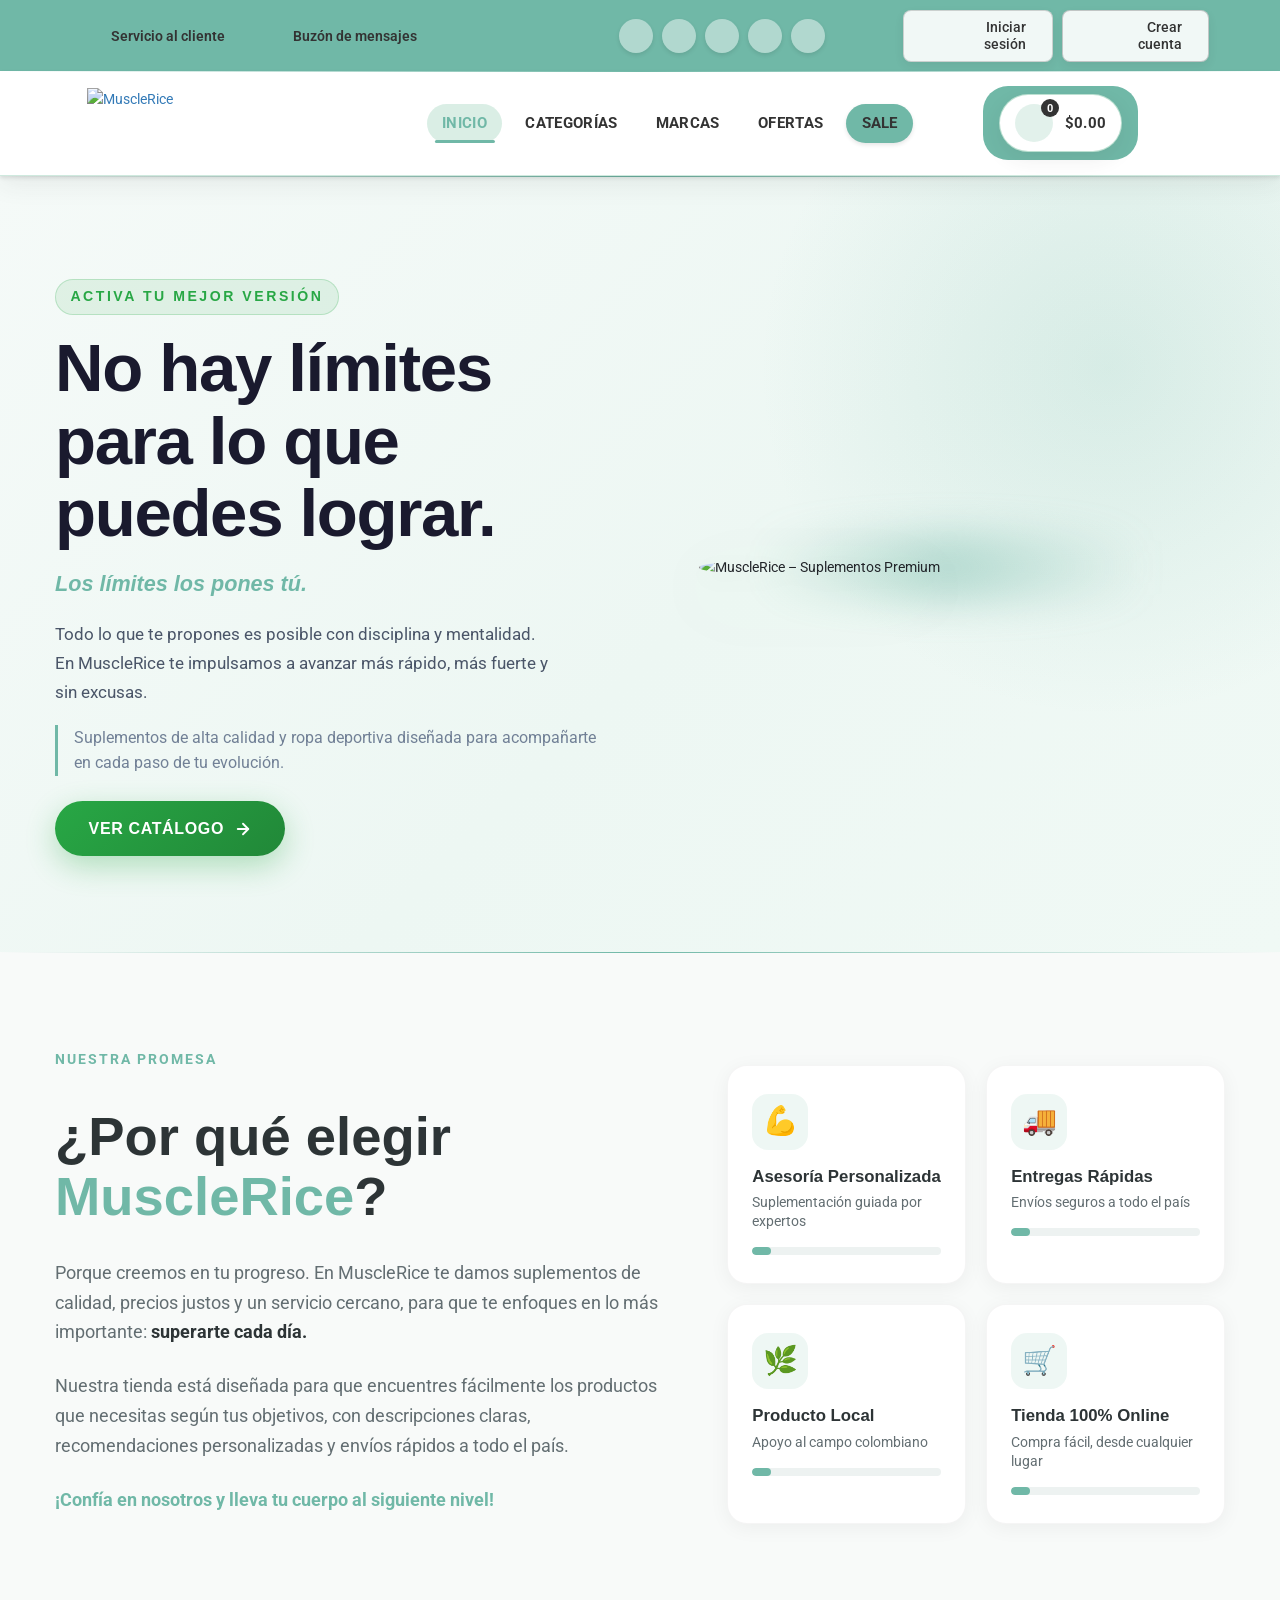
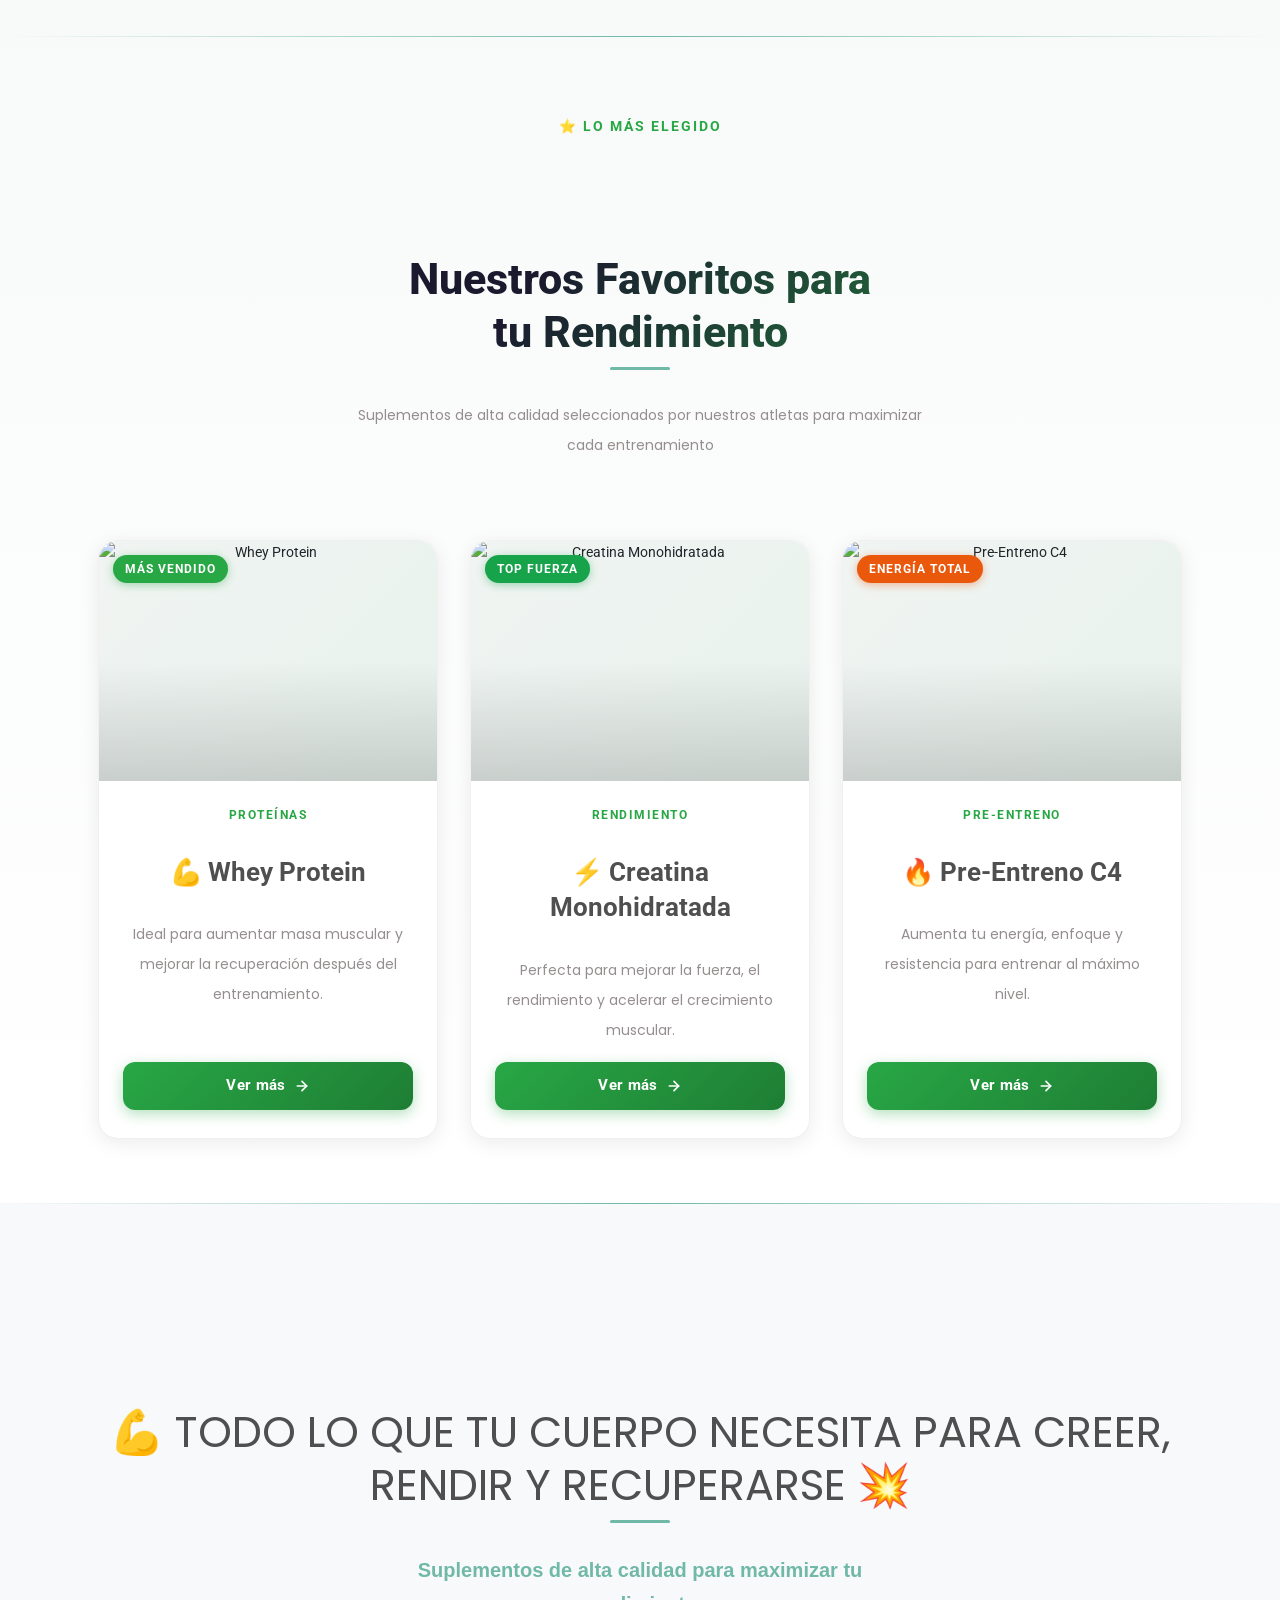
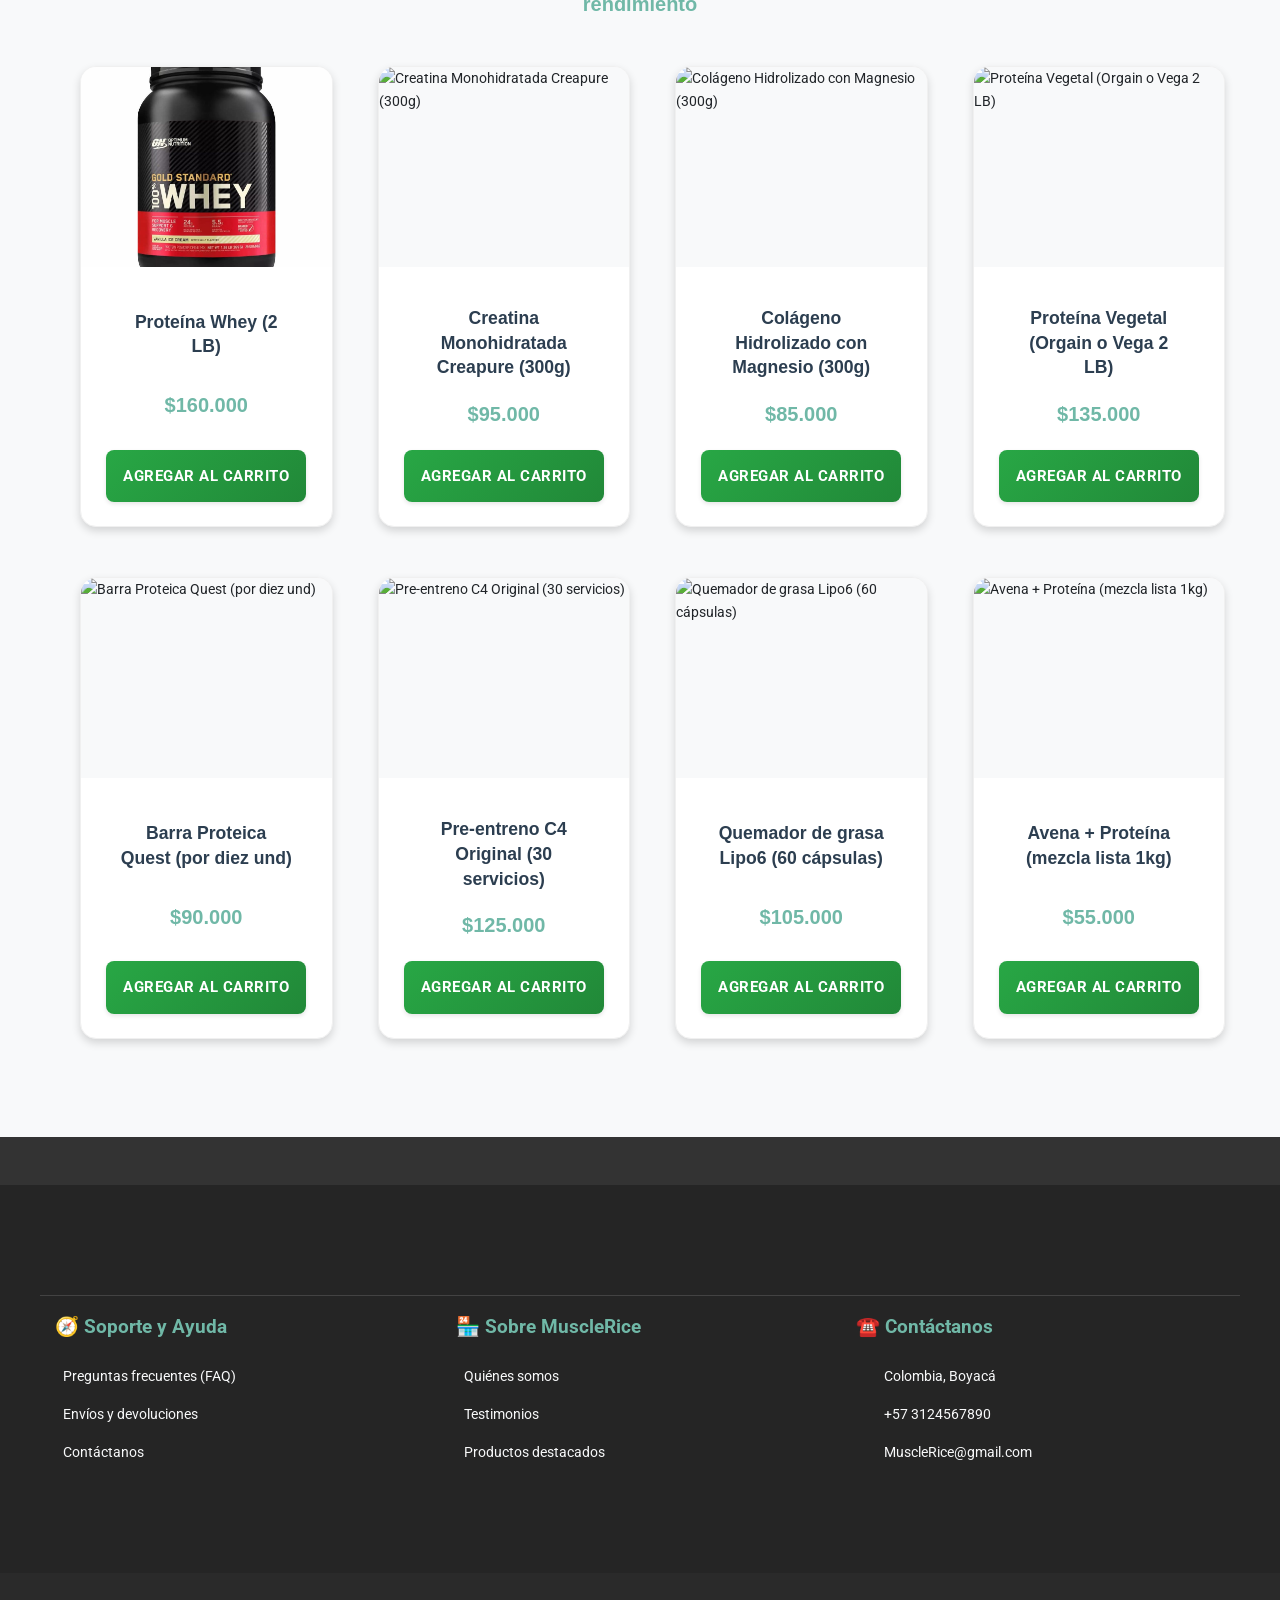
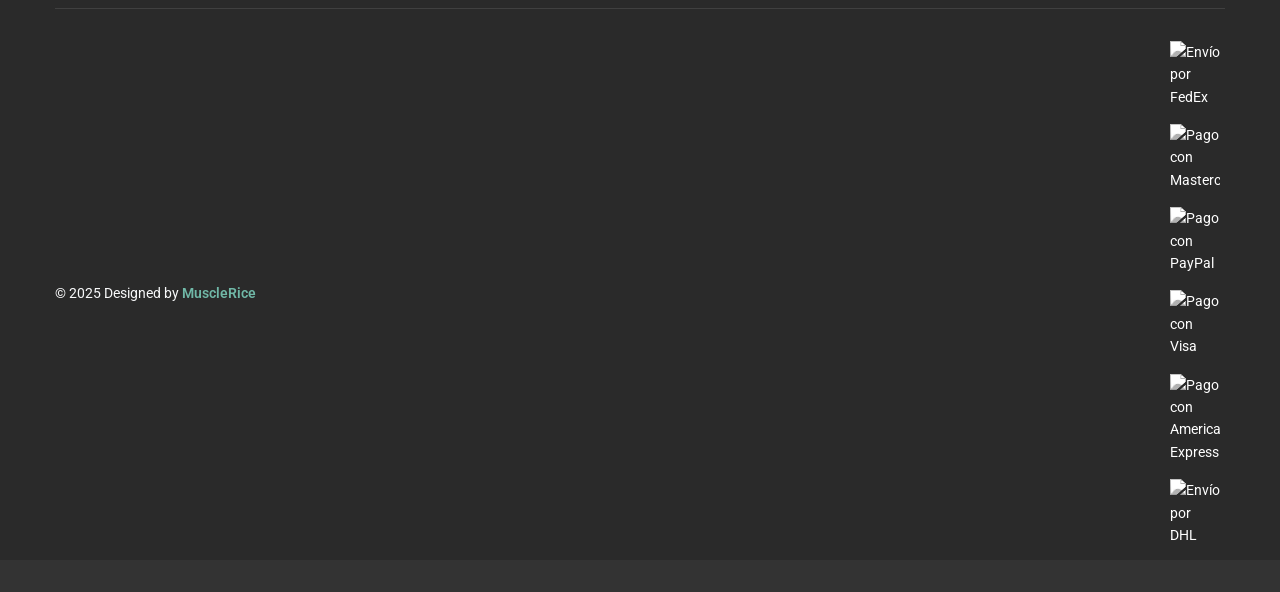
==== commit 4ec1630a: "new image" ====
--- a/WebsiteMuscleRice/index.html
+++ b/WebsiteMuscleRice/index.html
@@ -9,7 +9,7 @@
     <link href="https://fonts.googleapis.com/css?family=Roboto:300,400,500,700,900" rel="stylesheet">
     <link rel="stylesheet" href="css/bootstrap.css">
     <link rel="stylesheet" href="css/font-awesome.min.css">
-    <link rel="stylesheet" href="css/main.css">
+
     <link rel="stylesheet" href="style.css">
     <link rel="stylesheet" href="style-mejoras.css">
     <link rel="stylesheet" href="style-profesional.css">
@@ -20,10 +20,12 @@
         <div class="container">
             <div class="row">
                 <div class="col-md-5">
-                    <ul class="top-links">
-                        <li><a href="#"><i class="fa fa-headphones"></i> Servicio al cliente</a></li>
-                        <li><a href="#"><i class="fa fa-envelope-open"></i> Buzón de mensajes</a></li>
-                    </ul>
+                    <nav aria-label="Enlaces superiores">
+                        <ul class="top-links">
+                            <li><a href="#contacto"><i class="fa fa-headphones"></i> Servicio al cliente</a></li>
+                            <li><a href="#contacto"><i class="fa fa-envelope-open"></i> Buzón de mensajes</a></li>
+                        </ul>
+                    </nav>
                 </div>
                 <div class="col-md-3">
                     <div class="icon social-list">
@@ -60,13 +62,15 @@
                     </div>
                 </div>
                 <div class="col-md-6 col-sm-12">
-                    <ul class="nav navbar-nav main-nav">
-                        <li class="active"><a href="#">Inicio</a></li>
-                        <li><a href="categorias.html">Categorías</a></li>
-                        <li><a href="marcas.html">Marcas</a></li>
-                        <li><a href="ofertas.html">Ofertas</a></li>
-                        <li><a href="#" class="sale-link">Sale</a></li>
-                    </ul>
+                    <nav aria-label="Navegación Principal">
+                        <ul class="nav navbar-nav main-nav">
+                            <li class="active"><a href="index.html">Inicio</a></li>
+                            <li><a href="categorias.html">Categorías</a></li>
+                            <li><a href="marcas.html">Marcas</a></li>
+                            <li><a href="ofertas.html">Ofertas</a></li>
+                            <li><a href="#" class="sale-link">Sale</a></li>
+                        </ul>
+                    </nav>
                 </div>
                 <div class="col-md-3 col-sm-12">
                     <div class="cart header-cart">
@@ -83,115 +87,202 @@
         </div>
     </section>
 </header>
-<section class="hero-section">
+<section class="hero-section" id="hero">
+    <div class="hero-bg-deco" aria-hidden="true"></div>
     <div class="container">
-        <div class="row align-items-center">
-            <div class="col-md-4">
-                <h1 class="hero-title">MUSCLERICE</h1>
-                <p class="hero-subtitle">Activa tu mejor versión</p>
-                <p class="hero-description">Suplementos de alta calidad para maximizar tu rendimiento deportivo. Proteínas, creatinas y pre-entrenos de las mejores marcas internacionales.</p>
-            </div>
-            <div class="col-md-4 text-center">
-                <picture>
-                    <source srcset="img/Logo-Interfas.webp.webp" type="image/webp">
-                    <img src="img/Logo-Interfas.webp.webp" alt="MuscleRice - Suplementos Premium" class="hero-img img-fluid">
-                </picture>
-            </div>
-            <div class="col-md-4">
-                <ul class="value-list">
-                    <li class="value-item">💪 SUPLÉS DE ALTA GAMA (ON, TNT, DUX...)</li>
-                    <li class="value-item">🔬 FÓRMULAS AVANZADAS PARA TU RENDIMIENTO</li>
-                    <li class="value-item">✅ CALIDAD CERTIFICADA Y CONFIANZA</li>
-                    <li class="value-item">👕 ¡PRÓXIMAMENTE: ROPA DEPORTIVA EXCLUSIVA!</li>
-                </ul>
-                <button class="btn btn-muscle-primary">VER CATÁLOGO</button>
-            </div>
+        <div class="hero-grid">
+
+            <!-- COLUMNA TEXTO -->
+            <div class="hero-text" id="hero-text">
+                <span class="hero-eyebrow">Activa tu mejor versión</span>
+
+                <h1 class="hero-headline">
+                    No hay límites<br>para lo que<br>puedes lograr.
+                </h1>
+
+                <p class="hero-sub">Los límites los pones tú.</p>
+
+                <p class="hero-body">
+                    Todo lo que te propones es posible con disciplina y mentalidad.
+                    En MuscleRice te impulsamos a avanzar más rápido, más fuerte y sin excusas.
+                </p>
+
+                <p class="hero-tagline">
+                    Suplementos de alta calidad y ropa deportiva diseñada para
+                    acompañarte en cada paso de tu evolución.
+                </p>
+
+                <a href="prodact-display.html" class="hero-cta" id="hero-cta">
+                    Ver catálogo
+                    <svg width="18" height="18" viewBox="0 0 24 24" fill="none" stroke="currentColor" stroke-width="2.5" stroke-linecap="round" stroke-linejoin="round" aria-hidden="true"><line x1="5" y1="12" x2="19" y2="12"/><polyline points="12 5 19 12 12 19"/></svg>
+                </a>
+            </div>
+
+            <!-- COLUMNA IMAGEN -->
+            <div class="hero-image-col">
+                <div class="hero-img-wrapper" id="hero-img-wrapper">
+                    <div class="hero-img-glow" aria-hidden="true"></div>
+                    <picture>
+                        <source srcset="img/Logo-Interfas.webp.webp" type="image/webp">
+                        <img
+                            src="img/Logo-Interfas.webp.webp"
+                            alt="MuscleRice – Suplementos Premium"
+                            class="hero-img"
+                            id="hero-img"
+                            loading="eager"
+                        >
+                    </picture>
+                </div>
+            </div>
+
         </div>
     </div>
 </section>
-<section class="our_skill">
+<section class="premium-skill-section" id="nosotros">
     <div class="container">
-        <div class="row">
-            <div class="col-md-6">
-                <div class="text">
-                    <h2>¿Por qué elegir MuscleRice?
-                    </h2>
-                    <p>Porque creemos en tu progreso. En MuscleRice te damos suplementos de calidad, precios justos y un servicio cercano, para que te enfoques en lo más importante: superarte cada día.</p>
-               <p>Nuestra página web está diseñada para que encuentres fácilmente los productos que necesitas según tus objetivos, con descripciones claras, recomendaciones personalizadas y envíos rápidos a todo el país.
-¡Confía en nosotros y lleva tu cuerpo al siguiente nivel!
-
-</p>
-                </div>
-            </div>
-            <div class="col-md-6">
-                 <div class="progress_bar">
-                  <h2>4 Habilidades de MuscleRice 🏋️‍♂️🍚</h2>
-                  <p>💪 1. Asesoría Personalizada en Suplementación</p>
-                  <div class="progress">
-                    <div class="progress-bar" role="progressbar" aria-valuenow="70" aria-valuemin="0" aria-valuemax="100" style="width:70%"></div>
-                  </div>
-                  <p>🚚 2. Entregas Rápidas y Seguras</p>
-                  <div class="progress">
-                    <div class="progress-bar" role="progressbar" aria-valuenow="70" aria-valuemin="0" aria-valuemax="100" style="width:60%"></div>
-                  </div>
-                  <p>🌿 3. Apoyo al Producto Local y Natural</p>
-                  <div class="progress">
-                    <div class="progress-bar" role="progressbar" aria-valuenow="70" aria-valuemin="0" aria-valuemax="100" style="width:50%"></div>
-                  </div>
-                  <p>🛒 4. Tienda 100% Online, Fácil y Accesible</p>
-                  <div class="progress">
-                    <div class="progress-bar" role="progressbar" aria-valuenow="70" aria-valuemin="0" aria-valuemax="100" style="width:55%"></div>
-                  </div>
-                  </div>
-            </div>
+        <div class="premium-skill-grid-layout">
+
+            <!-- ═══ COLUMNA IZQUIERDA: Texto persuasivo ═══ -->
+            <div class="premium-text-column">
+                <span class="premium-eyebrow">Nuestra Promesa</span>
+                <h2 class="premium-title">
+                    ¿Por qué elegir<br>
+                    <span class="mr-brand-accent">MuscleRice</span>?
+                </h2>
+                <p class="premium-desc">Porque creemos en tu progreso. En MuscleRice te damos suplementos de calidad, precios justos y un servicio cercano, para que te enfoques en lo más importante: <strong>superarte cada día.</strong></p>
+                <p class="premium-desc">Nuestra tienda está diseñada para que encuentres fácilmente los productos que necesitas según tus objetivos, con descripciones claras, recomendaciones personalizadas y envíos rápidos a todo el país.</p>
+                <p class="premium-desc premium-desc--cta"><strong>¡Confía en nosotros y lleva tu cuerpo al siguiente nivel!</strong></p>
+            </div>
+
+            <!-- ═══ COLUMNA DERECHA: Cuadrícula 2×2 de habilidades ═══ -->
+            <div class="premium-cards-column">
+                <div class="skills-grid-2x2">
+
+                    <!-- Tarjeta 1 -->
+                    <article class="skill-card">
+                        <div class="skill-content-wrapper">
+                            <span class="skill-icon" aria-hidden="true">💪</span>
+                            <h3 class="skill-name">Asesoría Personalizada</h3>
+                            <p class="skill-sub">Suplementación guiada por expertos</p>
+                            <div class="skill-bar-track">
+                                <div class="skill-bar-fill" style="--nivel: 95%;"></div>
+                            </div>
+                        </div>
+                    </article>
+
+                    <!-- Tarjeta 2 -->
+                    <article class="skill-card">
+                        <div class="skill-content-wrapper">
+                            <span class="skill-icon" aria-hidden="true">🚚</span>
+                            <h3 class="skill-name">Entregas Rápidas</h3>
+                            <p class="skill-sub">Envíos seguros a todo el país</p>
+                            <div class="skill-bar-track">
+                                <div class="skill-bar-fill" style="--nivel: 90%;"></div>
+                            </div>
+                        </div>
+                    </article>
+
+                    <!-- Tarjeta 3 -->
+                    <article class="skill-card">
+                        <div class="skill-content-wrapper">
+                            <span class="skill-icon" aria-hidden="true">🌿</span>
+                            <h3 class="skill-name">Producto Local</h3>
+                            <p class="skill-sub">Apoyo al campo colombiano</p>
+                            <div class="skill-bar-track">
+                                <div class="skill-bar-fill" style="--nivel: 100%;"></div>
+                            </div>
+                        </div>
+                    </article>
+
+                    <!-- Tarjeta 4 -->
+                    <article class="skill-card">
+                        <div class="skill-content-wrapper">
+                            <span class="skill-icon" aria-hidden="true">🛒</span>
+                            <h3 class="skill-name">Tienda 100% Online</h3>
+                            <p class="skill-sub">Compra fácil, desde cualquier lugar</p>
+                            <div class="skill-bar-track">
+                                <div class="skill-bar-fill" style="--nivel: 98%;"></div>
+                            </div>
+                        </div>
+                    </article>
+
+                </div>
+            </div>
+
         </div>
     </div>
 </section>
-<section class="features">
+<section class="features" id="favoritos">
     <div class="container">
         <div class="row">
             <div class="col-md-12">
-                <h2 class="section-title">🔥 Nuestros Favoritos para tu Rendimiento 💪</h2>
-                <p class="section-subtitle">Descubre nuestros suplementos más populares para maximizar tus resultados</p>
+                <span class="fav-eyebrow">⭐ Lo más elegido</span>
+                <h2 class="section-title fav-title">Nuestros Favoritos para<br>tu Rendimiento</h2>
+                <p class="section-subtitle">Suplementos de alta calidad seleccionados por nuestros atletas para maximizar cada entrenamiento</p>
             </div>
         </div>
         <div class="row features-grid">
+
+            <!-- Card 1: Whey Protein -->
             <div class="col-md-4">
-                <article class="feature-card">
-                    <div class="feature-icon">
-                        <img src="img/whey protein.jpg" alt="Whey Protein" class="feature-image">
-                    </div>
-                    <div class="feature-content">
-                        <h3 class="feature-title">💪 Whey Protein</h3>
-                        <p class="feature-description">El suplemento más popular entre los atletas. Ayuda en la recuperación muscular y aporta proteínas de rápida absorción después del entrenamiento.</p>
-                        <a href="#" class="feature-link">Ver más →</a>
-                    </div>
-                </article>
-            </div>
+                <article class="card" id="card-whey">
+                    <div class="card-img-wrapper">
+                        <span class="card-badge">Más Vendido</span>
+                        <img src="img/Avena + Proteína (mezcla lista 1kg).jpg" alt="Whey Protein" class="card-img">
+                        <div class="card-img-overlay"></div>
+                    </div>
+                    <div class="card-body">
+                        <span class="card-category">Proteínas</span>
+                        <h3 class="card-title">💪 Whey Protein</h3>
+                        <p class="card-desc">Ideal para aumentar masa muscular y mejorar la recuperación después del entrenamiento.</p>
+                        <a href="prodact-display.html" class="card-btn" id="btn-whey">
+                            Ver más
+                            <svg width="16" height="16" viewBox="0 0 24 24" fill="none" stroke="currentColor" stroke-width="2.5" stroke-linecap="round" stroke-linejoin="round"><line x1="5" y1="12" x2="19" y2="12"/><polyline points="12 5 19 12 12 19"/></svg>
+                        </a>
+                    </div>
+                </article>
+            </div>
+
+            <!-- Card 2: Creatina -->
             <div class="col-md-4">
-                <article class="feature-card">
-                    <div class="feature-icon">
-                        <img src="img/Creatina Monohidratada Creapure (300g).jpg" alt="Creatina" class="feature-image">
-                    </div>
-                    <div class="feature-content">
-                        <h3 class="feature-title">⚡ Creatina Monohidratada</h3>
-                        <p class="feature-description">Ideal para mejorar la fuerza, el rendimiento físico en ejercicios de alta intensidad y acelerar el crecimiento muscular.</p>
-                        <a href="#" class="feature-link">Ver más →</a>
-                    </div>
-                </article>
-            </div>
+                <article class="card" id="card-creatina">
+                    <div class="card-img-wrapper">
+                        <span class="card-badge card-badge--green">Top Fuerza</span>
+                        <img src="img/Creatina Monohidratada Creapure (300g).jpg" alt="Creatina Monohidratada" class="card-img">
+                        <div class="card-img-overlay"></div>
+                    </div>
+                    <div class="card-body">
+                        <span class="card-category">Rendimiento</span>
+                        <h3 class="card-title">⚡ Creatina Monohidratada</h3>
+                        <p class="card-desc">Perfecta para mejorar la fuerza, el rendimiento y acelerar el crecimiento muscular.</p>
+                        <a href="prodact-display.html" class="card-btn" id="btn-creatina">
+                            Ver más
+                            <svg width="16" height="16" viewBox="0 0 24 24" fill="none" stroke="currentColor" stroke-width="2.5" stroke-linecap="round" stroke-linejoin="round"><line x1="5" y1="12" x2="19" y2="12"/><polyline points="12 5 19 12 12 19"/></svg>
+                        </a>
+                    </div>
+                </article>
+            </div>
+
+            <!-- Card 3: Pre-Entreno -->
             <div class="col-md-4">
-                <article class="feature-card">
-                    <div class="feature-icon">
-                        <img src="img/Pre-Entreno.jpg" alt="Pre-Entreno" class="feature-image">
-                    </div>
-                    <div class="feature-content">
-                        <h3 class="feature-title">🔥 Pre-Entreno</h3>
-                        <p class="feature-description">Formulado para darte ese impulso antes del entrenamiento. Mejora el enfoque, la resistencia y la energía con ingredientes como cafeína y beta-alanina.</p>
-                        <a href="#" class="feature-link">Ver más →</a>
-                    </div>
-                </article>
-            </div>
+                <article class="card" id="card-pre">
+                    <div class="card-img-wrapper">
+                        <span class="card-badge card-badge--orange">Energía Total</span>
+                        <img src="img/Pre-entreno C4 Original (30 servicios).jpg" alt="Pre-Entreno C4" class="card-img">
+                        <div class="card-img-overlay"></div>
+                    </div>
+                    <div class="card-body">
+                        <span class="card-category">Pre-Entreno</span>
+                        <h3 class="card-title">🔥 Pre-Entreno C4</h3>
+                        <p class="card-desc">Aumenta tu energía, enfoque y resistencia para entrenar al máximo nivel.</p>
+                        <a href="prodact-display.html" class="card-btn" id="btn-pre">
+                            Ver más
+                            <svg width="16" height="16" viewBox="0 0 24 24" fill="none" stroke="currentColor" stroke-width="2.5" stroke-linecap="round" stroke-linejoin="round"><line x1="5" y1="12" x2="19" y2="12"/><polyline points="12 5 19 12 12 19"/></svg>
+                        </a>
+                    </div>
+                </article>
+            </div>
+
         </div>
     </div>
 </section>
@@ -327,36 +418,32 @@
         </div>
     </div>
 </section>
-<footer class="footer-profesional">
+<footer class="footer-profesional" id="contacto">
     <div class="footer_top">
         <div class="container">
             <div class="footer-content">
-                <div class="footer-column">
+                <nav class="footer-column" aria-label="Soporte y Ayuda">
                     <h3>🧭 Soporte y Ayuda</h3>
                     <ul>
-                        <li><a href="#"><i class="fa fa-circle" aria-hidden="true"></i>Preguntas frecuentes (FAQ)</a></li>
-                        <li><a href="#"><i class="fa fa-circle" aria-hidden="true"></i>Devoluciones y garantías</a></li>
-                        <li><a href="#"><i class="fa fa-circle" aria-hidden="true"></i>Política de envío</a></li>
-                        <li><a href="#"><i class="fa fa-circle" aria-hidden="true"></i>Rastrea tu pedido</a></li>
-                        <li><a href="#"><i class="fa fa-circle" aria-hidden="true"></i>Contáctanos</a></li>
+                        <li><a href="#faq"><i class="fa fa-circle" aria-hidden="true"></i>Preguntas frecuentes (FAQ)</a></li>
+                        <li><a href="#politicas"><i class="fa fa-circle" aria-hidden="true"></i>Envíos y devoluciones</a></li>
+                        <li><a href="#contacto"><i class="fa fa-circle" aria-hidden="true"></i>Contáctanos</a></li>
                     </ul>
-                </div>
-                <div class="footer-column">
+                </nav>
+                <nav class="footer-column" aria-label="Sobre MuscleRice">
                     <h3>🏪 Sobre MuscleRice</h3>
                     <ul>
-                        <li><a href="#"><i class="fa fa-circle" aria-hidden="true"></i>Apoyo al productor local</a></li>
-                        <li><a href="#"><i class="fa fa-circle" aria-hidden="true"></i>Testimonios de clientes</a></li>
-                        <li><a href="#"><i class="fa fa-circle" aria-hidden="true"></i>Productos destacados</a></li>
-                        <li><a href="#"><i class="fa fa-circle" aria-hidden="true"></i>Nuestra misión</a></li>
-                        <li><a href="#"><i class="fa fa-circle" aria-hidden="true"></i>Quienes somos</a></li>
+                        <li><a href="#nosotros"><i class="fa fa-circle" aria-hidden="true"></i>Quiénes somos</a></li>
+                        <li><a href="#testimonios"><i class="fa fa-circle" aria-hidden="true"></i>Testimonios</a></li>
+                        <li><a href="#favoritos"><i class="fa fa-circle" aria-hidden="true"></i>Productos destacados</a></li>
                     </ul>
-                </div>
+                </nav>
                 <div class="footer-column">
-                    <h3>☎️ Contáctenos</h3>
+                    <h3>☎️ Contáctanos</h3>
                     <ul class="contact-info">
                         <li><a href="#"><i class="fa fa-map-marker" aria-hidden="true"></i>Colombia, Boyacá</a></li>
-                        <li><a href="#"><i class="fa fa-phone" aria-hidden="true"></i>+57 3144596835</a></li>
-                        <li><a href="#"><i class="fa fa-envelope" aria-hidden="true"></i>FelipeAmaya7@gmail.com</a></li>
+                        <li><a href="tel:+573124567890"><i class="fa fa-phone" aria-hidden="true"></i>+57 3124567890</a></li>
+                        <li><a href="mailto:MuscleRice@gmail.com"><i class="fa fa-envelope" aria-hidden="true"></i>MuscleRice@gmail.com</a></li>
                     </ul>
                 </div>
             </div>
@@ -366,15 +453,15 @@
         <div class="container">
             <div class="footer-bottom-content">
                 <div class="copy_txt">
-                    <p>Suplementos © 2025 Designed by <span>MuscleRice</span></p>
+                    <p>&copy; 2025 Designed by <span>MuscleRice</span></p>
                 </div>
                 <div class="payment-logos">
-                    <img src="img/fedex.png" alt="FedEx" class="payment-logo">
-                    <img src="img/master-card.png" alt="Mastercard" class="payment-logo">
-                    <img src="img/paypal.png" alt="PayPal" class="payment-logo">
-                    <img src="img/visa.png" alt="Visa" class="payment-logo">
-                    <img src="img/american-express.png" alt="American Express" class="payment-logo">
-                    <img src="img/dhl.png" alt="DHL" class="payment-logo">
+                    <img src="img/fedex.png" alt="Envío por FedEx" class="payment-logo">
+                    <img src="img/master-card.png" alt="Pago con Mastercard" class="payment-logo">
+                    <img src="img/paypal.png" alt="Pago con PayPal" class="payment-logo">
+                    <img src="img/visa.png" alt="Pago con Visa" class="payment-logo">
+                    <img src="img/american-express.png" alt="Pago con American Express" class="payment-logo">
+                    <img src="img/dhl.png" alt="Envío por DHL" class="payment-logo">
                 </div>
             </div>
         </div>
--- a/WebsiteMuscleRice/style-mejoras.css
+++ b/WebsiteMuscleRice/style-mejoras.css
@@ -1,4 +1,4 @@
-﻿﻿﻿﻿﻿﻿/* ===== MEJORAS RESPONSIVAS Y MODERNAS PARA MUSCLERICE ===== */
+﻿﻿﻿﻿﻿﻿﻿﻿/* ===== MEJORAS RESPONSIVAS Y MODERNAS PARA MUSCLERICE ===== */
 
 /* CorrecciÃ³n de errores de sintaxis existentes */
 a {
--- a/WebsiteMuscleRice/style-profesional.css
+++ b/WebsiteMuscleRice/style-profesional.css
@@ -33,6 +33,10 @@
 }
 
 /* ===== RESET Y BASE ===== */
+html {
+  scroll-behavior: smooth;
+}
+
 * {
   margin: 0;
   padding: 0;
@@ -340,102 +344,443 @@
   object-position: center;
 }
 
-/* ===== SECCIÃ“N DE HABILIDADES - ICONOS PROFESIONALES ===== */
-.our_skill {
-  padding: var(--spacing-xl) 0;
-  background: var(--color-light);
-}
-
-.our_skill .text h2 {
-  font-size: clamp(1.8rem, 4vw, 2.5rem);
-  font-weight: 700;
-  color: var(--color-dark);
+/* ===== SECCIÓN HABILIDADES PREMIUM ===== */
+.premium-skill-section {
+  /* ─── Variables centralizadas: cambia aquí, cambia todo ─── */
+  --color-acento: #70b8a7;          /* Verde menta marca                */
+  --color-acento-soft: rgba(112, 184, 167, 0.12);
+  --color-acento-glow: rgba(112, 184, 167, 0.25);
+  --fondo-oscuro: #2d3436;          /* Antracita profundo               */
+  --fondo-tarjeta: #ffffff;
+  --texto-suave: #636e72;
+  --barra-fondo: #edf2f1;
+  --radio-tarjeta: 20px;            /* Bordes redondeados suaves        */
+  --shadow-reposo: 0 4px 20px rgba(0, 0, 0, 0.05);
+  --shadow-premium: 0 20px 40px rgba(112, 184, 167, 0.22),
+                    0 8px 16px rgba(0, 0, 0, 0.06);
+
+  padding: 6rem 0;
+  background: #f8faf9;
+  position: relative;
+}
+
+/* ─── Layout de Dos Columnas: 1.1fr / 0.9fr ─── */
+.premium-skill-grid-layout {
+  display: grid;
+  grid-template-columns: 1.1fr 0.9fr;
+  gap: 4rem;
+  align-items: center;
+}
+
+/* ═══════════════════════════════════════════════
+   COLUMNA IZQUIERDA — Texto persuasivo
+   ═══════════════════════════════════════════════ */
+.premium-eyebrow {
+  display: inline-block;
+  font-size: 0.85rem;
+  font-weight: 700;
+  letter-spacing: 2px;
+  text-transform: uppercase;
+  color: var(--color-acento);
+  margin-bottom: 1rem;
+}
+
+.premium-title {
+  font-family: var(--font-secondary);
+  font-size: clamp(2.4rem, 5vw, 3.4rem);
+  font-weight: 900;
+  line-height: 1.1;
+  color: var(--fondo-oscuro);
   margin-bottom: var(--spacing-lg);
+}
+
+/* Acento de marca en "MuscleRice" — subrayado creativo */
+.mr-brand-accent {
+  color: var(--color-acento);
+  position: relative;
+  display: inline-block;
+}
+
+.mr-brand-accent::after {
+  content: '';
+  position: absolute;
+  left: 0;
+  bottom: 0.08em;
+  width: 100%;
+  height: 0.28em;
+  background: var(--color-acento);
+  opacity: 0.22;
+  border-radius: 4px;
+  z-index: -1;
+  transition: opacity 0.3s ease;
+}
+
+.mr-brand-accent:hover::after {
+  opacity: 0.4;
+}
+
+.premium-desc {
+  font-size: 1.1rem;
+  line-height: 1.7;
+  color: var(--texto-suave);
+  margin-bottom: var(--spacing-md);
+}
+
+.premium-desc strong {
+  color: var(--fondo-oscuro);
+  font-weight: 700;
+}
+
+.premium-desc--cta {
+  margin-top: 0.75rem;
+}
+
+.premium-desc--cta strong {
+  color: var(--color-acento);
+}
+
+/* ═══════════════════════════════════════════════
+   COLUMNA DERECHA — Grid 2×2 de tarjetas
+   ═══════════════════════════════════════════════ */
+.skills-grid-2x2 {
+  display: grid;
+  grid-template-columns: 1fr 1fr;
+  gap: 1.25rem;
+}
+
+/* ─── Tarjeta individual ─── */
+.skill-card {
+  background: var(--fondo-tarjeta);
+  border-radius: var(--radio-tarjeta);
+  padding: 1.75rem 1.5rem;
+  box-shadow: var(--shadow-reposo);
+  border: 1px solid rgba(0, 0, 0, 0.04);
+  transition: transform 0.35s cubic-bezier(0.34, 1.56, 0.64, 1),
+              box-shadow 0.35s ease;
+  cursor: default;
+}
+
+/* Wrapper interno para feedback visual */
+.skill-content-wrapper {
+  transition: transform 0.35s ease;
+}
+
+/* ─── HOVER: Elevación + Sombra premium ─── */
+.skill-card:hover {
+  transform: translateY(-10px);
+  box-shadow: var(--shadow-premium);
+}
+
+.skill-card:hover .skill-content-wrapper {
+  transform: translateY(-2px);
+}
+
+/* ─── Icono grande encima del título ─── */
+.skill-icon {
+  display: flex;
+  align-items: center;
+  justify-content: center;
+  width: 56px;
+  height: 56px;
+  font-size: 1.75rem;
+  background: var(--color-acento-soft);
+  border-radius: 16px;
+  margin-bottom: 1rem;
+  transition: transform 0.35s cubic-bezier(0.34, 1.56, 0.64, 1);
+}
+
+/* Dinamismo de icono: scale 20% + rotación */
+.skill-card:hover .skill-icon {
+  transform: scale(1.2) rotate(8deg);
+}
+
+/* Título de la habilidad */
+.skill-name {
+  font-family: var(--font-secondary);
+  font-size: 1.05rem;
+  font-weight: 700;
+  color: var(--fondo-oscuro);
+  margin: 0 0 0.35rem 0;
   line-height: 1.3;
 }
 
-.our_skill .text p {
-  font-size: clamp(1rem, 2vw, 1.1rem);
-  color: var(--color-text-light);
-  line-height: 1.7;
-  margin-bottom: var(--spacing-md);
-}
-
-.progress_bar h2 {
-  font-size: clamp(1.5rem, 3vw, 2rem);
-  font-weight: 700;
-  color: var(--color-dark);
-  margin-bottom: var(--spacing-lg);
-}
-
-.progress_bar p {
-  font-size: clamp(0.95rem, 2vw, 1rem);
-  font-weight: 600;
-  color: var(--color-dark);
-  margin-bottom: var(--spacing-xs);
-  display: flex;
-  align-items: center;
-  gap: 0.5rem;
-}
-
-.progress {
-  height: 12px;
-  border-radius: 6px;
-  background: #e9ecef;
-  margin-bottom: var(--spacing-md);
+/* Subtexto descriptivo */
+.skill-sub {
+  font-size: 0.85rem;
+  color: var(--texto-suave);
+  margin: 0 0 1rem 0;
+  line-height: 1.4;
+}
+
+/* ─── Barra de progreso (div puro, 100% animable) ─── */
+.skill-bar-track {
+  width: 100%;
+  height: 8px;
+  background: var(--barra-fondo);
+  border-radius: 8px;
   overflow: hidden;
 }
 
-.progress-bar {
-  background: linear-gradient(90deg, var(--color-primary), var(--color-primary));
-  border-radius: 6px;
-  transition: width 1s ease-in-out;
-}
-
-/* ===== SECCIÃ“N FAVORITOS - IMÃGENES REALES ===== */
+.skill-bar-fill {
+  height: 100%;
+  width: 10%;                        /* Estado inicial: vacía al 10% */
+  background: var(--color-acento);
+  border-radius: 8px;
+  transition: width 1.5s cubic-bezier(0.25, 0.8, 0.25, 1);
+}
+
+/* Llenado al hover de la SECCIÓN o la TARJETA individual */
+.premium-skill-section:hover .skill-bar-fill {
+  width: var(--nivel);
+}
+
+/* ─── Responsive: 1 columna en tablets y móviles ─── */
+@media (max-width: 992px) {
+  .premium-skill-grid-layout {
+    grid-template-columns: 1fr;
+    gap: 3rem;
+  }
+}
+
+@media (max-width: 600px) {
+  .skills-grid-2x2 {
+    grid-template-columns: 1fr;
+  }
+  .premium-title {
+    font-size: 2rem;
+  }
+  .skill-card {
+    padding: 1.25rem;
+  }
+}
+
+/* ===== SECCIÓN FAVORITOS - CARDS PREMIUM TIENDA ONLINE ===== */
 .features {
-  padding: var(--spacing-xl) 0;
-  background: var(--color-white);
+  padding: 5rem 0 4rem;
+  background: linear-gradient(180deg, #f8faf9 0%, #ffffff 100%);
+}
+
+/* Eyebrow text sobre el título */
+.fav-eyebrow {
+  display: block;
+  text-align: center;
+  font-size: 0.85rem;
+  font-weight: 700;
+  letter-spacing: 2px;
+  text-transform: uppercase;
+  color: var(--color-secondary);
+  margin-bottom: 0.75rem;
 }
 
 .section-title {
-  font-size: clamp(2rem, 5vw, 3rem);
+  font-size: clamp(2rem, 5vw, 2.8rem);
   font-weight: 800;
   color: var(--color-dark);
   text-align: center;
   margin-bottom: var(--spacing-sm);
-  line-height: 1.2;
+  line-height: 1.25;
+}
+
+.fav-title {
+  background: linear-gradient(135deg, #1a1a2e 40%, var(--color-secondary) 100%);
+  -webkit-background-clip: text;
+  -webkit-text-fill-color: transparent;
+  background-clip: text;
 }
 
 .section-subtitle {
-  font-size: clamp(1rem, 2.5vw, 1.2rem);
+  font-size: clamp(1rem, 2.5vw, 1.15rem);
   color: var(--color-text-light);
   text-align: center;
-  margin-bottom: var(--spacing-xl);
-  max-width: 600px;
+  margin-bottom: 3rem;
+  max-width: 580px;
   margin-left: auto;
   margin-right: auto;
-}
-
+  line-height: 1.7;
+}
+
+/* Grid de cards */
 .features-grid {
   display: flex;
   flex-wrap: wrap;
   justify-content: center;
   align-items: stretch;
-  gap: var(--spacing-lg);
-  margin-top: var(--spacing-lg);
+  gap: 2rem;
+  margin-top: 2rem;
 }
 
 .features-grid > .col-md-4 {
   float: none;
-  flex: 0 1 320px;
+  flex: 0 1 340px;
   width: 100%;
-  max-width: 360px;
+  max-width: 380px;
   padding-left: 0;
   padding-right: 0;
   display: flex;
 }
 
+/* ── CARD BASE ── */
+.card {
+  background: #ffffff;
+  border-radius: 20px;
+  overflow: hidden;
+  box-shadow: 0 4px 20px rgba(0, 0, 0, 0.08);
+  border: 1px solid rgba(0, 0, 0, 0.06);
+  width: 100%;
+  display: flex;
+  flex-direction: column;
+  cursor: pointer;
+  transition: transform 0.35s cubic-bezier(0.34, 1.56, 0.64, 1),
+              box-shadow 0.35s ease;
+}
+
+.card:hover {
+  transform: translateY(-10px);
+  box-shadow: 0 20px 50px rgba(40, 167, 69, 0.18),
+              0 8px 20px rgba(0, 0, 0, 0.1);
+}
+
+/* ── IMAGEN WRAPPER ── */
+.card-img-wrapper {
+  position: relative;
+  width: 100%;
+  height: 240px;
+  overflow: hidden;
+  background: linear-gradient(135deg, #f0f4f2, #e8f2ed);
+}
+
+.card-img {
+  width: 100%;
+  height: 100%;
+  object-fit: cover;
+  object-position: center;
+  transition: transform 0.5s cubic-bezier(0.25, 0.46, 0.45, 0.94),
+              rotate 0.5s ease;
+  display: block;
+}
+
+.card:hover .card-img {
+  transform: scale(1.08) rotate(1.5deg);
+}
+
+/* Overlay degradado sobre imagen */
+.card-img-overlay {
+  position: absolute;
+  inset: 0;
+  background: linear-gradient(
+    to bottom,
+    transparent 50%,
+    rgba(0, 0, 0, 0.15) 100%
+  );
+  pointer-events: none;
+  transition: opacity 0.3s ease;
+}
+
+.card:hover .card-img-overlay {
+  opacity: 0.7;
+}
+
+/* ── BADGE ── */
+.card-badge {
+  position: absolute;
+  top: 14px;
+  left: 14px;
+  z-index: 2;
+  background: var(--color-secondary);
+  color: #fff;
+  font-size: 0.72rem;
+  font-weight: 700;
+  text-transform: uppercase;
+  letter-spacing: 1px;
+  padding: 0.3rem 0.75rem;
+  border-radius: 30px;
+  box-shadow: 0 2px 8px rgba(40, 167, 69, 0.4);
+}
+
+.card-badge--green {
+  background: #16a34a;
+  box-shadow: 0 2px 8px rgba(22, 163, 74, 0.4);
+}
+
+.card-badge--orange {
+  background: #ea580c;
+  box-shadow: 0 2px 8px rgba(234, 88, 12, 0.4);
+}
+
+/* ── CARD BODY ── */
+.card-body {
+  padding: 1.5rem 1.5rem 1.75rem;
+  display: flex;
+  flex-direction: column;
+  flex: 1;
+  gap: 0.6rem;
+}
+
+/* Categoría */
+.card-category {
+  font-size: 0.78rem;
+  font-weight: 700;
+  text-transform: uppercase;
+  letter-spacing: 1.5px;
+  color: var(--color-secondary);
+}
+
+/* Título de card */
+.card-title {
+  font-size: 1.2rem;
+  font-weight: 700;
+  color: var(--color-dark);
+  line-height: 1.35;
+  margin: 0;
+}
+
+/* Descripción */
+.card-desc {
+  font-size: 0.95rem;
+  color: #6b7280;
+  line-height: 1.65;
+  flex: 1;
+  margin: 0;
+}
+
+/* Botón "Ver más" */
+.card-btn {
+  display: inline-flex;
+  align-items: center;
+  justify-content: center;
+  gap: 0.5rem;
+  margin-top: 0.5rem;
+  background: linear-gradient(135deg, var(--color-secondary), #1e7e34);
+  color: #ffffff;
+  padding: 0.75rem 1.5rem;
+  border-radius: 12px;
+  text-decoration: none;
+  font-weight: 700;
+  font-size: 0.92rem;
+  letter-spacing: 0.3px;
+  transition: all 0.3s ease;
+  box-shadow: 0 4px 14px rgba(40, 167, 69, 0.35);
+  width: 100%;
+}
+
+.card-btn:hover {
+  background: linear-gradient(135deg, #218838, var(--color-secondary));
+  transform: translateY(-2px);
+  box-shadow: 0 6px 20px rgba(40, 167, 69, 0.45);
+  color: #ffffff;
+  text-decoration: none;
+}
+
+.card-btn svg {
+  transition: transform 0.3s ease;
+  flex-shrink: 0;
+}
+
+.card-btn:hover svg {
+  transform: translateX(4px);
+}
+
+/* Legacy — mantener por si otras páginas los usan */
 .feature-card {
   background: var(--color-white);
   border-radius: var(--border-radius-xl);
@@ -445,76 +790,19 @@
   text-align: center;
   border: 1px solid #f0f0f0;
   width: 100%;
-  min-height: 100%;
   display: flex;
   flex-direction: column;
   justify-content: space-between;
 }
-
-.feature-card:hover {
-  transform: translateY(-8px);
-  box-shadow: var(--shadow-lg);
-  border-color: var(--color-primary);
-}
-
-.feature-icon {
-  width: 120px;
-  height: 120px;
-  margin: 0 auto var(--spacing-md);
-  border-radius: 50%;
-  overflow: hidden;
-  box-shadow: var(--shadow-md);
-  transition: transform 0.3s ease;
-}
-
-.feature-card:hover .feature-icon {
-  transform: scale(1.1);
-}
-
-.feature-image {
-  width: 100%;
-  height: 100%;
-  object-fit: cover;
-  transition: transform 0.3s ease;
-}
-
-.feature-title {
-  font-size: clamp(1.3rem, 3vw, 1.5rem);
-  font-weight: 700;
-  color: var(--color-dark);
-  margin-bottom: var(--spacing-sm);
-}
-
-.feature-description {
-  font-size: clamp(0.9rem, 2vw, 1rem);
-  color: var(--color-text-light);
-  line-height: 1.6;
-  margin-bottom: var(--spacing-md);
-  min-height: 5.2em;
-}
-
-.feature-link {
-  display: inline-block;
-  background: var(--color-primary);
-  color: var(--color-dark);
-  padding: 0.75rem 1.5rem;
-  border-radius: var(--border-radius);
-  text-decoration: none;
-  font-weight: 600;
-  font-size: 0.95rem;
-  transition: all 0.3s ease;
-  box-shadow: var(--shadow-sm);
-  white-space: nowrap;
-}
-
-.feature-link:hover {
-  background: var(--color-primary);
-  transform: translateY(-2px);
-  box-shadow: var(--shadow-md);
-  color: var(--color-dark);
-}
-
-/* ===== CATÃLOGO DE PRODUCTOS - DISEÃ‘O LIMPIO ===== */
+.feature-card:hover { transform: translateY(-8px); box-shadow: var(--shadow-lg); }
+.feature-icon { width:120px;height:120px;margin:0 auto 1.5rem;border-radius:50%;overflow:hidden;box-shadow:var(--shadow-md); }
+.feature-image { width:100%;height:100%;object-fit:cover; }
+.feature-title { font-size:1.4rem;font-weight:700;color:var(--color-dark);margin-bottom:1rem; }
+.feature-description { font-size:1rem;color:var(--color-text-light);line-height:1.6;margin-bottom:1.5rem; }
+.feature-link { display:inline-block;background:var(--color-primary);color:var(--color-dark);padding:0.75rem 1.5rem;border-radius:var(--border-radius);text-decoration:none;font-weight:600;transition:all 0.3s ease; }
+.feature-link:hover { transform:translateY(-2px);box-shadow:var(--shadow-md);color:var(--color-dark); }
+
+/* ===== CATÃ LOGO DE PRODUCTOS - DISEÃ‘O LIMPIO ===== */
 .team {
   padding: var(--spacing-xl) 0;
   background: var(--color-light);
@@ -615,7 +903,7 @@
   transform: translateY(0);
 }
 
-/* ===== FOOTER PROFESIONAL - ALINEACIÃ“N PERFECTA ===== */
+/* ===== FOOTER PROFESIONAL - ALINEACIÓN PERFECTA ===== */
 .footer-profesional {
   background: var(--color-dark);
   color: var(--color-white);
@@ -647,7 +935,7 @@
 }
 
 .footer-profesional .footer-column ul li a {
-  color: #ccc;
+  color: var(--color-light);
   text-decoration: none;
   display: flex;
   align-items: center;
@@ -678,12 +966,12 @@
   flex-wrap: wrap;
   gap: var(--spacing-md);
   padding-top: var(--spacing-lg);
-  border-top: 1px solid #555;
+  border-top: 1px solid rgba(255, 255, 255, 0.1);
 }
 
 .footer-profesional .copy_txt p {
   margin: 0;
-  color: #ccc;
+  color: var(--color-light);
   font-size: 0.9rem;
 }
 
@@ -713,6 +1001,11 @@
   transform: scale(1.1);
 }
 
+.footer-profesional .payment-logo:hover {
+  filter: grayscale(0%) brightness(1);
+  transform: scale(1.1);
+}
+
 /* ===== RESPONSIVE DESIGN ===== */
 @media (max-width: 768px) {
   .header-top .row {
@@ -758,9 +1051,19 @@
   .features-grid > .col-md-4 {
     flex: 1 1 100%;
     width: 100%;
-    max-width: 430px;
+    max-width: 440px;
     padding-left: 0;
     padding-right: 0;
+  }
+
+  /* Responsive para nuevas cards premium */
+  .card {
+    max-width: 440px;
+    margin: 0 auto;
+  }
+
+  .card-img-wrapper {
+    height: 220px;
   }
 
   .feature-card {
@@ -1137,3 +1440,293 @@
     justify-content: center;
   }
 }
+
+/* ============================================================
+   HERO SECTION — MuscleRice Premium Redesign
+   ============================================================ */
+
+/* ── Keyframes ─────────────────────────────────────────────── */
+@keyframes heroFadeUp {
+  from { opacity: 0; transform: translateY(28px); }
+  to   { opacity: 1; transform: translateY(0); }
+}
+
+@keyframes heroFloat {
+  0%, 100% { transform: translateY(0) rotate(0deg); }
+  50%       { transform: translateY(-14px) rotate(1.5deg); }
+}
+
+@keyframes heroGlowPulse {
+  0%, 100% { opacity: 0.55; transform: scale(1); }
+  50%       { opacity: 0.85; transform: scale(1.06); }
+}
+
+/* ── Section wrapper ────────────────────────────────────────── */
+.hero-section {
+  position: relative;
+  padding: clamp(4rem, 8vw, 7rem) 0 clamp(4rem, 8vw, 6rem);
+  background: linear-gradient(135deg, #f5faf8 0%, #edf7f3 55%, #f0f9f5 100%);
+  overflow: hidden;
+}
+
+/* Decorative background blob */
+.hero-bg-deco {
+  position: absolute;
+  top: -160px;
+  right: -180px;
+  width: clamp(380px, 55vw, 720px);
+  height: clamp(380px, 55vw, 720px);
+  border-radius: 50%;
+  background: radial-gradient(circle, rgba(112,184,167,0.18) 0%, rgba(112,184,167,0) 70%);
+  pointer-events: none;
+  z-index: 0;
+}
+
+/* ── Two-column grid ────────────────────────────────────────── */
+.hero-grid {
+  display: grid;
+  grid-template-columns: 1fr 1fr;
+  gap: clamp(2rem, 5vw, 5rem);
+  align-items: center;
+  position: relative;
+  z-index: 1;
+}
+
+/* ── Text column ────────────────────────────────────────────── */
+.hero-text {
+  display: flex;
+  flex-direction: column;
+  gap: 1.1rem;
+  animation: heroFadeUp 0.75s cubic-bezier(0.22, 0.61, 0.36, 1) both;
+}
+
+/* Eyebrow label */
+.hero-eyebrow {
+  display: inline-block;
+  font-family: var(--font-secondary, 'Poppins', sans-serif);
+  font-size: clamp(0.72rem, 1.5vw, 0.88rem);
+  font-weight: 700;
+  letter-spacing: 0.18em;
+  text-transform: uppercase;
+  color: var(--color-secondary, #28a745);
+  background: rgba(40,167,69,0.10);
+  padding: 0.35rem 0.9rem;
+  border-radius: 999px;
+  width: fit-content;
+  border: 1px solid rgba(40,167,69,0.22);
+}
+
+/* Main headline */
+.hero-headline {
+  font-family: var(--font-secondary, 'Poppins', sans-serif);
+  font-size: clamp(2.4rem, 5.5vw, 4.2rem);
+  font-weight: 800;
+  line-height: 1.08;
+  color: #1a1a2e;
+  letter-spacing: -0.02em;
+  margin: 0;
+  animation: heroFadeUp 0.75s 0.1s cubic-bezier(0.22, 0.61, 0.36, 1) both;
+}
+
+/* Italic accent line */
+.hero-sub {
+  font-family: var(--font-secondary, 'Poppins', sans-serif);
+  font-size: clamp(1.05rem, 2.2vw, 1.35rem);
+  font-weight: 600;
+  font-style: italic;
+  color: var(--color-primary, #70b8a7);
+  margin: 0;
+  animation: heroFadeUp 0.75s 0.18s cubic-bezier(0.22, 0.61, 0.36, 1) both;
+}
+
+/* Body paragraph */
+.hero-body {
+  font-size: clamp(0.93rem, 1.8vw, 1.05rem);
+  color: #4a5568;
+  line-height: 1.75;
+  max-width: 500px;
+  margin: 0;
+  animation: heroFadeUp 0.75s 0.26s cubic-bezier(0.22, 0.61, 0.36, 1) both;
+}
+
+/* Highlighted tagline */
+.hero-tagline {
+  font-size: clamp(0.88rem, 1.6vw, 0.98rem);
+  color: #718096;
+  line-height: 1.6;
+  padding-left: 1rem;
+  border-left: 3px solid var(--color-primary, #70b8a7);
+  margin: 0;
+  animation: heroFadeUp 0.75s 0.34s cubic-bezier(0.22, 0.61, 0.36, 1) both;
+}
+
+/* CTA Button */
+.hero-cta {
+  display: inline-flex;
+  align-items: center;
+  gap: 0.6rem;
+  padding: 0.92rem 2.1rem;
+  border-radius: 999px;
+  background: linear-gradient(135deg, var(--color-secondary, #28a745) 0%, #218838 100%);
+  color: #fff;
+  font-family: var(--font-secondary, 'Poppins', sans-serif);
+  font-size: clamp(0.9rem, 1.8vw, 1rem);
+  font-weight: 700;
+  letter-spacing: 0.04em;
+  text-transform: uppercase;
+  text-decoration: none;
+  box-shadow: 0 10px 30px rgba(40,167,69,0.32);
+  transition: transform 0.28s ease, box-shadow 0.28s ease, background 0.28s ease;
+  width: fit-content;
+  margin-top: 0.5rem;
+  animation: heroFadeUp 0.75s 0.42s cubic-bezier(0.22, 0.61, 0.36, 1) both;
+}
+
+.hero-cta:hover {
+  transform: translateY(-3px) scale(1.035);
+  box-shadow: 0 18px 40px rgba(40,167,69,0.42);
+  background: linear-gradient(135deg, #218838 0%, var(--color-secondary, #28a745) 100%);
+  color: #fff;
+  text-decoration: none;
+}
+
+.hero-cta:active {
+  transform: translateY(0) scale(0.98);
+}
+
+.hero-cta svg {
+  flex-shrink: 0;
+  transition: transform 0.25s ease;
+}
+
+.hero-cta:hover svg {
+  transform: translateX(4px);
+}
+
+/* ── Image column ────────────────────────────────────────────── */
+.hero-image-col {
+  display: flex;
+  align-items: center;
+  justify-content: center;
+  animation: heroFadeUp 0.85s 0.2s cubic-bezier(0.22, 0.61, 0.36, 1) both;
+}
+
+.hero-img-wrapper {
+  position: relative;
+  display: inline-flex;
+  align-items: center;
+  justify-content: center;
+  animation: heroFloat 5.5s ease-in-out infinite;
+  cursor: pointer;
+  border-radius: 50%;
+}
+
+/* Glow behind image */
+.hero-img-glow {
+  position: absolute;
+  inset: -24px;
+  border-radius: 50%;
+  background: radial-gradient(circle, rgba(112,184,167,0.42) 0%, rgba(112,184,167,0) 70%);
+  filter: blur(18px);
+  z-index: 0;
+  animation: heroGlowPulse 4s ease-in-out infinite;
+  pointer-events: none;
+}
+
+/* Product image */
+.hero-img {
+  position: relative;
+  z-index: 1;
+  width: clamp(240px, 40vw, 500px);
+  max-width: 100%;
+  height: auto;
+  border-radius: 50%;
+  object-fit: cover;
+  filter: drop-shadow(0 20px 40px rgba(40,167,69,0.18)) drop-shadow(0 6px 16px rgba(0,0,0,0.12));
+  transition: transform 0.4s cubic-bezier(0.34, 1.56, 0.64, 1),
+              filter 0.4s ease,
+              box-shadow 0.4s ease;
+}
+
+.hero-img-wrapper:hover .hero-img {
+  transform: scale(1.07) rotate(2deg);
+  filter: drop-shadow(0 28px 52px rgba(40,167,69,0.30)) drop-shadow(0 10px 24px rgba(0,0,0,0.18));
+  animation-play-state: paused;
+}
+
+.hero-img-wrapper:hover .hero-img-glow {
+  opacity: 1;
+  animation-play-state: paused;
+}
+
+/* ── Responsive ─────────────────────────────────────────────── */
+@media (max-width: 900px) {
+  .hero-grid {
+    grid-template-columns: 1fr;
+    text-align: center;
+  }
+
+  .hero-text {
+    align-items: center;
+    order: 1;
+  }
+
+  .hero-image-col {
+    order: 2;
+  }
+
+  .hero-eyebrow {
+    margin: 0 auto;
+  }
+
+  .hero-body {
+    max-width: 580px;
+    margin: 0 auto;
+  }
+
+  .hero-tagline {
+    border-left: none;
+    border-top: 3px solid var(--color-primary, #70b8a7);
+    padding-left: 0;
+    padding-top: 0.75rem;
+    margin: 0 auto;
+    max-width: 500px;
+  }
+
+  .hero-cta {
+    margin: 0.5rem auto 0;
+  }
+
+  .hero-img {
+    width: clamp(220px, 55vw, 380px);
+  }
+}
+
+@media (max-width: 576px) {
+  .hero-section {
+    padding: 3rem 0 3.5rem;
+  }
+
+  .hero-headline {
+    font-size: clamp(2rem, 8vw, 2.8rem);
+  }
+
+  .hero-img {
+    width: clamp(180px, 70vw, 280px);
+  }
+
+  .hero-cta {
+    padding: 0.8rem 1.7rem;
+    font-size: 0.88rem;
+  }
+}
+
+@media (max-width: 375px) {
+  .hero-headline {
+    font-size: 1.95rem;
+  }
+
+  .hero-img {
+    width: 200px;
+  }
+}
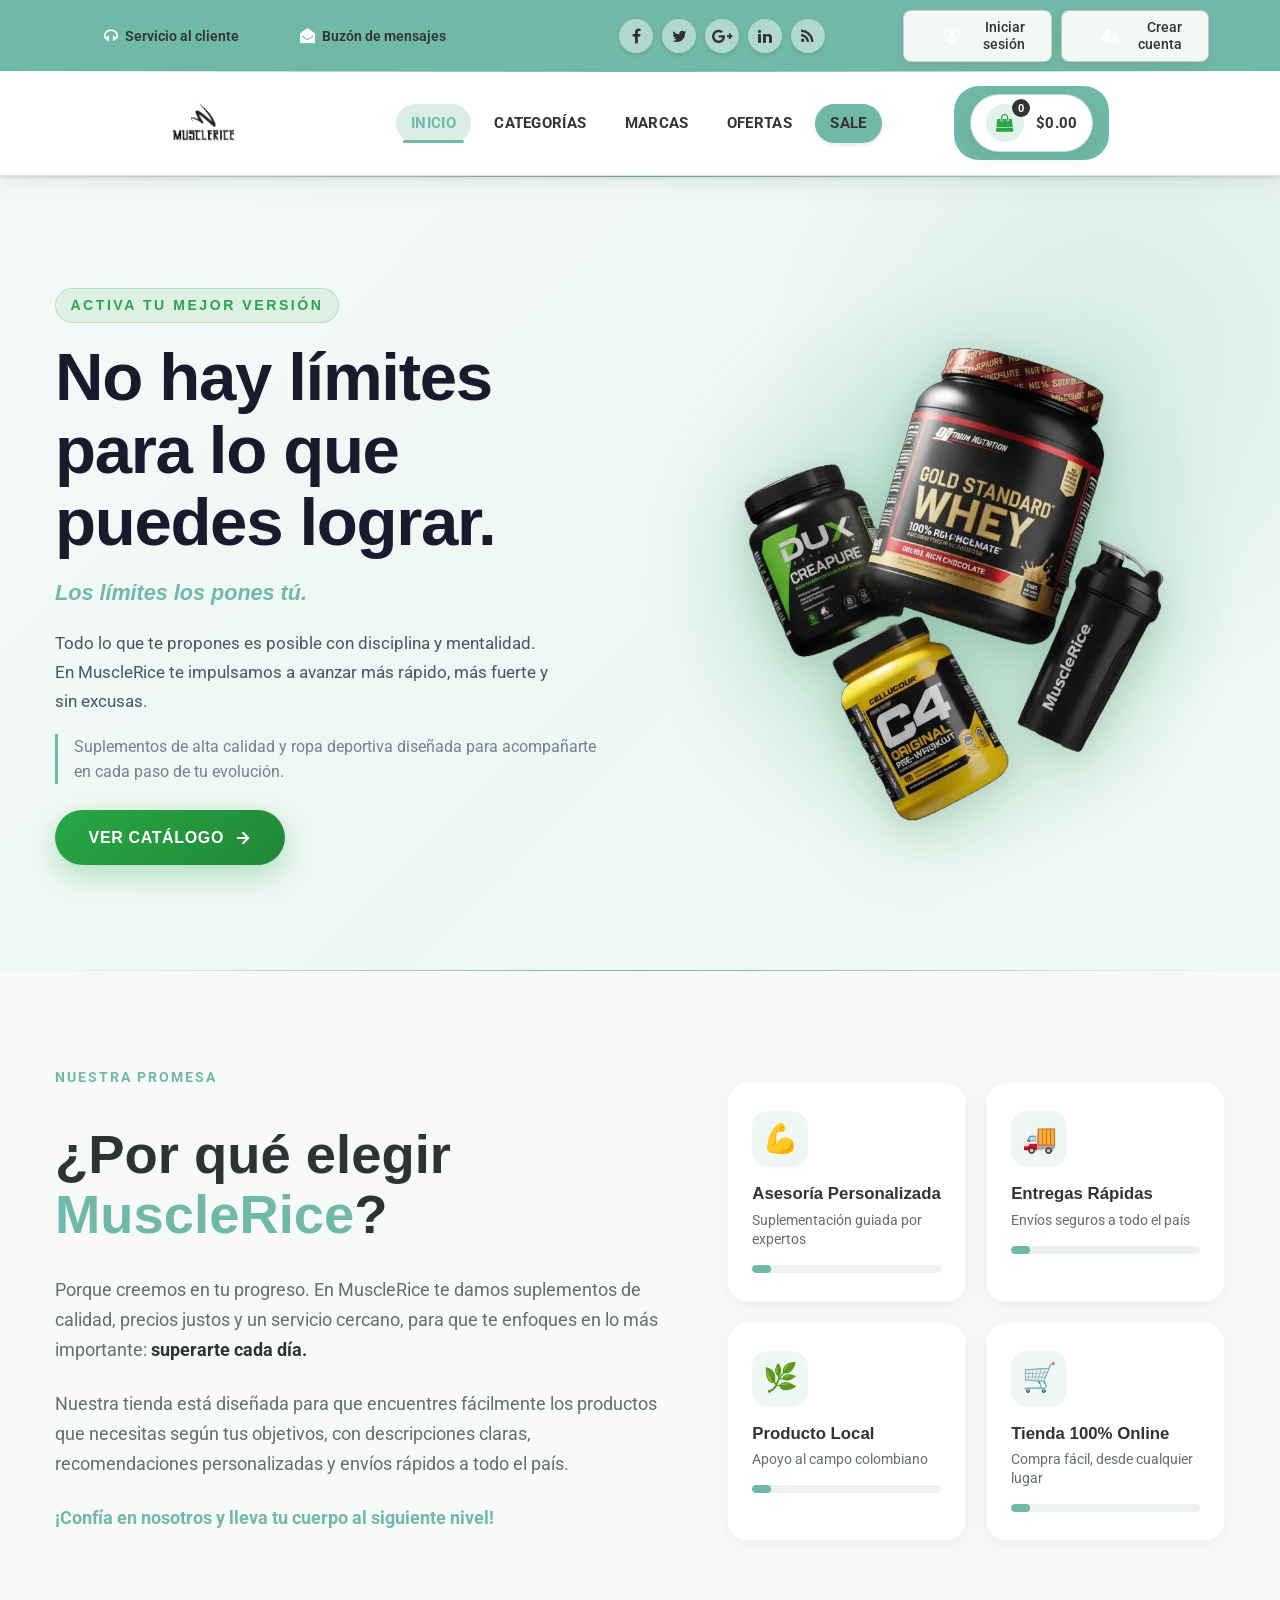
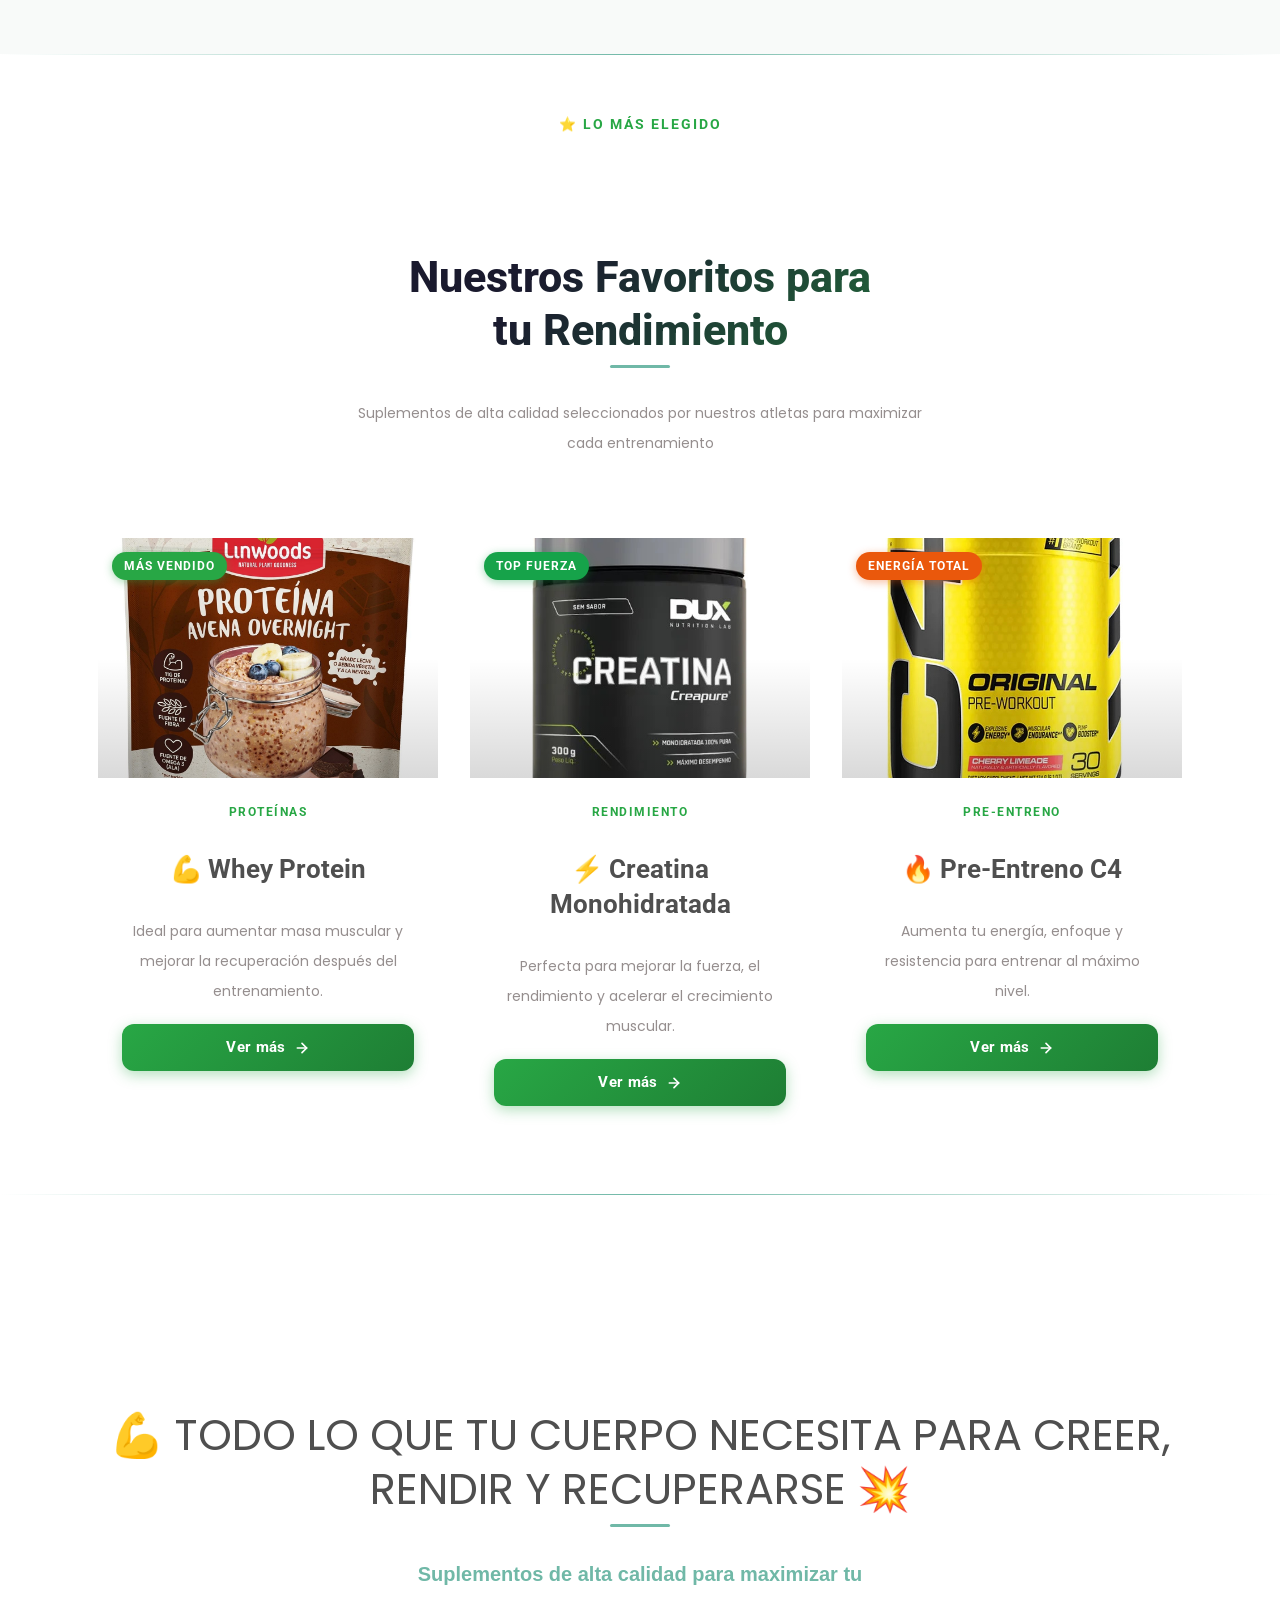
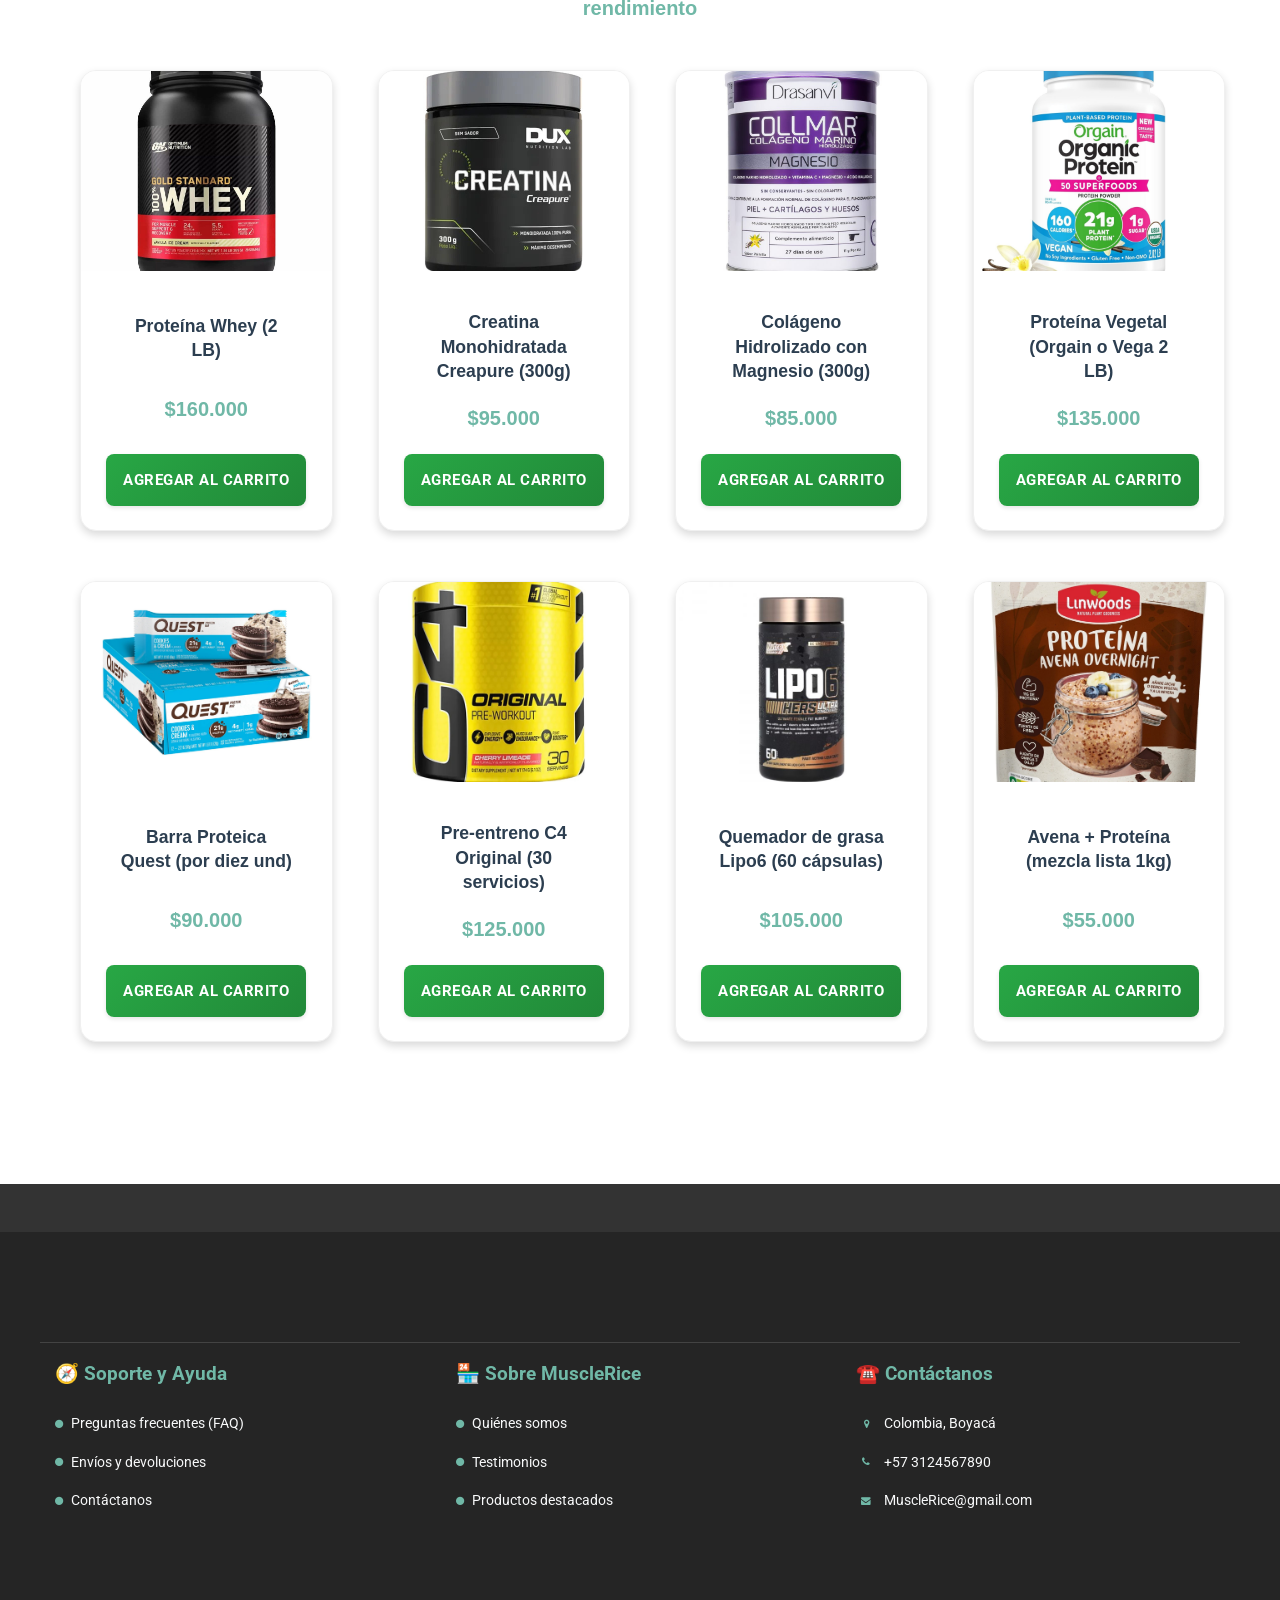
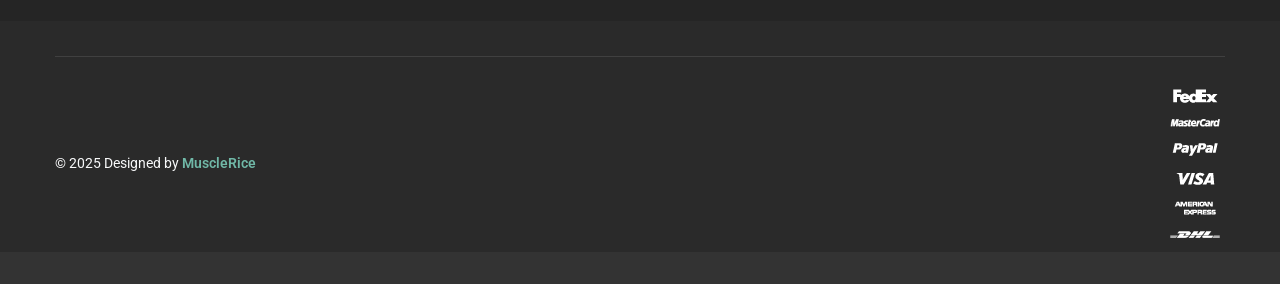
==== commit 55727d87: "feat: estructura base funcional del frontend y backend" ====
--- a/WebsiteMuscleRice/index.html
+++ b/WebsiteMuscleRice/index.html
@@ -9,7 +9,6 @@
     <link href="https://fonts.googleapis.com/css?family=Roboto:300,400,500,700,900" rel="stylesheet">
     <link rel="stylesheet" href="css/bootstrap.css">
     <link rel="stylesheet" href="css/font-awesome.min.css">
-
     <link rel="stylesheet" href="style.css">
     <link rel="stylesheet" href="style-mejoras.css">
     <link rel="stylesheet" href="style-profesional.css">
--- a/WebsiteMuscleRice/style-profesional.css
+++ b/WebsiteMuscleRice/style-profesional.css
@@ -555,6 +555,61 @@
 }
 
 /* ===== SECCIÓN FAVORITOS - CARDS PREMIUM TIENDA ONLINE ===== */
+=======
+/* ===== SECCIÃ“N DE HABILIDADES - ICONOS PROFESIONALES ===== */
+.our_skill {
+  padding: var(--spacing-xl) 0;
+  background: var(--color-light);
+}
+
+.our_skill .text h2 {
+  font-size: clamp(1.8rem, 4vw, 2.5rem);
+  font-weight: 700;
+  color: var(--color-dark);
+  margin-bottom: var(--spacing-lg);
+  line-height: 1.3;
+}
+
+.our_skill .text p {
+  font-size: clamp(1rem, 2vw, 1.1rem);
+  color: var(--color-text-light);
+  line-height: 1.7;
+  margin-bottom: var(--spacing-md);
+}
+
+.progress_bar h2 {
+  font-size: clamp(1.5rem, 3vw, 2rem);
+  font-weight: 700;
+  color: var(--color-dark);
+  margin-bottom: var(--spacing-lg);
+}
+
+.progress_bar p {
+  font-size: clamp(0.95rem, 2vw, 1rem);
+  font-weight: 600;
+  color: var(--color-dark);
+  margin-bottom: var(--spacing-xs);
+  display: flex;
+  align-items: center;
+  gap: 0.5rem;
+}
+
+.progress {
+  height: 12px;
+  border-radius: 6px;
+  background: #e9ecef;
+  margin-bottom: var(--spacing-md);
+  overflow: hidden;
+}
+
+.progress-bar {
+  background: linear-gradient(90deg, var(--color-primary), var(--color-primary));
+  border-radius: 6px;
+  transition: width 1s ease-in-out;
+}
+
+/* ===== SECCIÃ“N FAVORITOS - IMÃGENES REALES ===== */
+>>>>>>> 533ddd7c53cf6084849f4ecac7219e0c648a7206
 .features {
   padding: 5rem 0 4rem;
   background: linear-gradient(180deg, #f8faf9 0%, #ffffff 100%);
@@ -619,6 +674,7 @@
   display: flex;
 }
 
+<<<<<<< HEAD
 /* ── CARD BASE ── */
 .card {
   background: #ffffff;
@@ -781,6 +837,8 @@
 }
 
 /* Legacy — mantener por si otras páginas los usan */
+=======
+>>>>>>> 533ddd7c53cf6084849f4ecac7219e0c648a7206
 .feature-card {
   background: var(--color-white);
   border-radius: var(--border-radius-xl);
@@ -789,6 +847,37 @@
   transition: all 0.3s ease;
   text-align: center;
   border: 1px solid #f0f0f0;
+<<<<<<< HEAD
+=======
+  width: 100%;
+  min-height: 100%;
+  display: flex;
+  flex-direction: column;
+  justify-content: space-between;
+}
+
+.feature-card:hover {
+  transform: translateY(-8px);
+  box-shadow: var(--shadow-lg);
+  border-color: var(--color-primary);
+}
+
+.feature-icon {
+  width: 120px;
+  height: 120px;
+  margin: 0 auto var(--spacing-md);
+  border-radius: 50%;
+  overflow: hidden;
+  box-shadow: var(--shadow-md);
+  transition: transform 0.3s ease;
+}
+
+.feature-card:hover .feature-icon {
+  transform: scale(1.1);
+}
+
+.feature-image {
+>>>>>>> 533ddd7c53cf6084849f4ecac7219e0c648a7206
   width: 100%;
   display: flex;
   flex-direction: column;
@@ -802,7 +891,47 @@
 .feature-link { display:inline-block;background:var(--color-primary);color:var(--color-dark);padding:0.75rem 1.5rem;border-radius:var(--border-radius);text-decoration:none;font-weight:600;transition:all 0.3s ease; }
 .feature-link:hover { transform:translateY(-2px);box-shadow:var(--shadow-md);color:var(--color-dark); }
 
+<<<<<<< HEAD
 /* ===== CATÃ LOGO DE PRODUCTOS - DISEÃ‘O LIMPIO ===== */
+=======
+.feature-title {
+  font-size: clamp(1.3rem, 3vw, 1.5rem);
+  font-weight: 700;
+  color: var(--color-dark);
+  margin-bottom: var(--spacing-sm);
+}
+
+.feature-description {
+  font-size: clamp(0.9rem, 2vw, 1rem);
+  color: var(--color-text-light);
+  line-height: 1.6;
+  margin-bottom: var(--spacing-md);
+  min-height: 5.2em;
+}
+
+.feature-link {
+  display: inline-block;
+  background: var(--color-primary);
+  color: var(--color-dark);
+  padding: 0.75rem 1.5rem;
+  border-radius: var(--border-radius);
+  text-decoration: none;
+  font-weight: 600;
+  font-size: 0.95rem;
+  transition: all 0.3s ease;
+  box-shadow: var(--shadow-sm);
+  white-space: nowrap;
+}
+
+.feature-link:hover {
+  background: var(--color-primary);
+  transform: translateY(-2px);
+  box-shadow: var(--shadow-md);
+  color: var(--color-dark);
+}
+
+/* ===== CATÃLOGO DE PRODUCTOS - DISEÃ‘O LIMPIO ===== */
+>>>>>>> 533ddd7c53cf6084849f4ecac7219e0c648a7206
 .team {
   padding: var(--spacing-xl) 0;
   background: var(--color-light);
@@ -903,7 +1032,7 @@
   transform: translateY(0);
 }
 
-/* ===== FOOTER PROFESIONAL - ALINEACIÓN PERFECTA ===== */
+/* ===== FOOTER PROFESIONAL - ALINEACIÃ“N PERFECTA ===== */
 .footer-profesional {
   background: var(--color-dark);
   color: var(--color-white);
@@ -1067,7 +1196,7 @@
   }
 
   .feature-card {
-    max-width: 430px;
+    max-width: 440px;
     margin: 0 auto;
   }
   
@@ -1440,6 +1569,7 @@
     justify-content: center;
   }
 }
+<<<<<<< HEAD
 
 /* ============================================================
    HERO SECTION — MuscleRice Premium Redesign
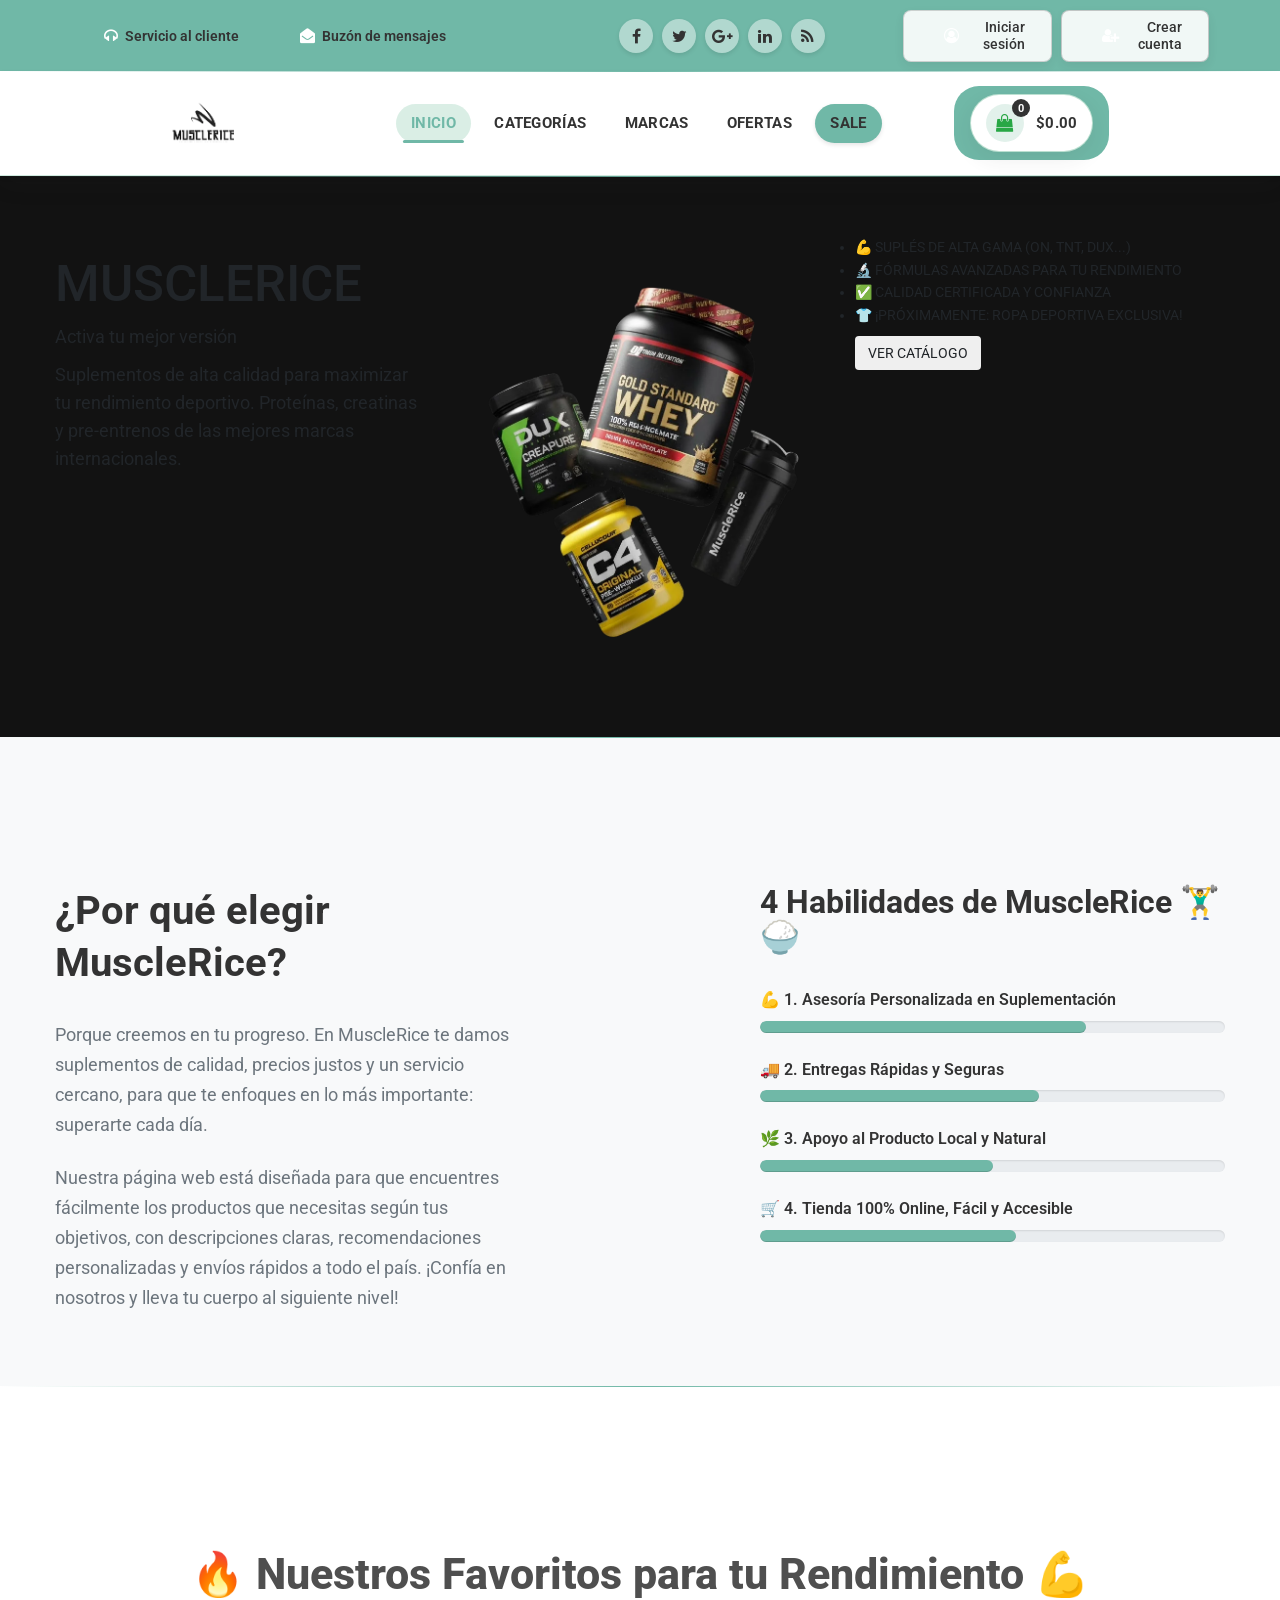
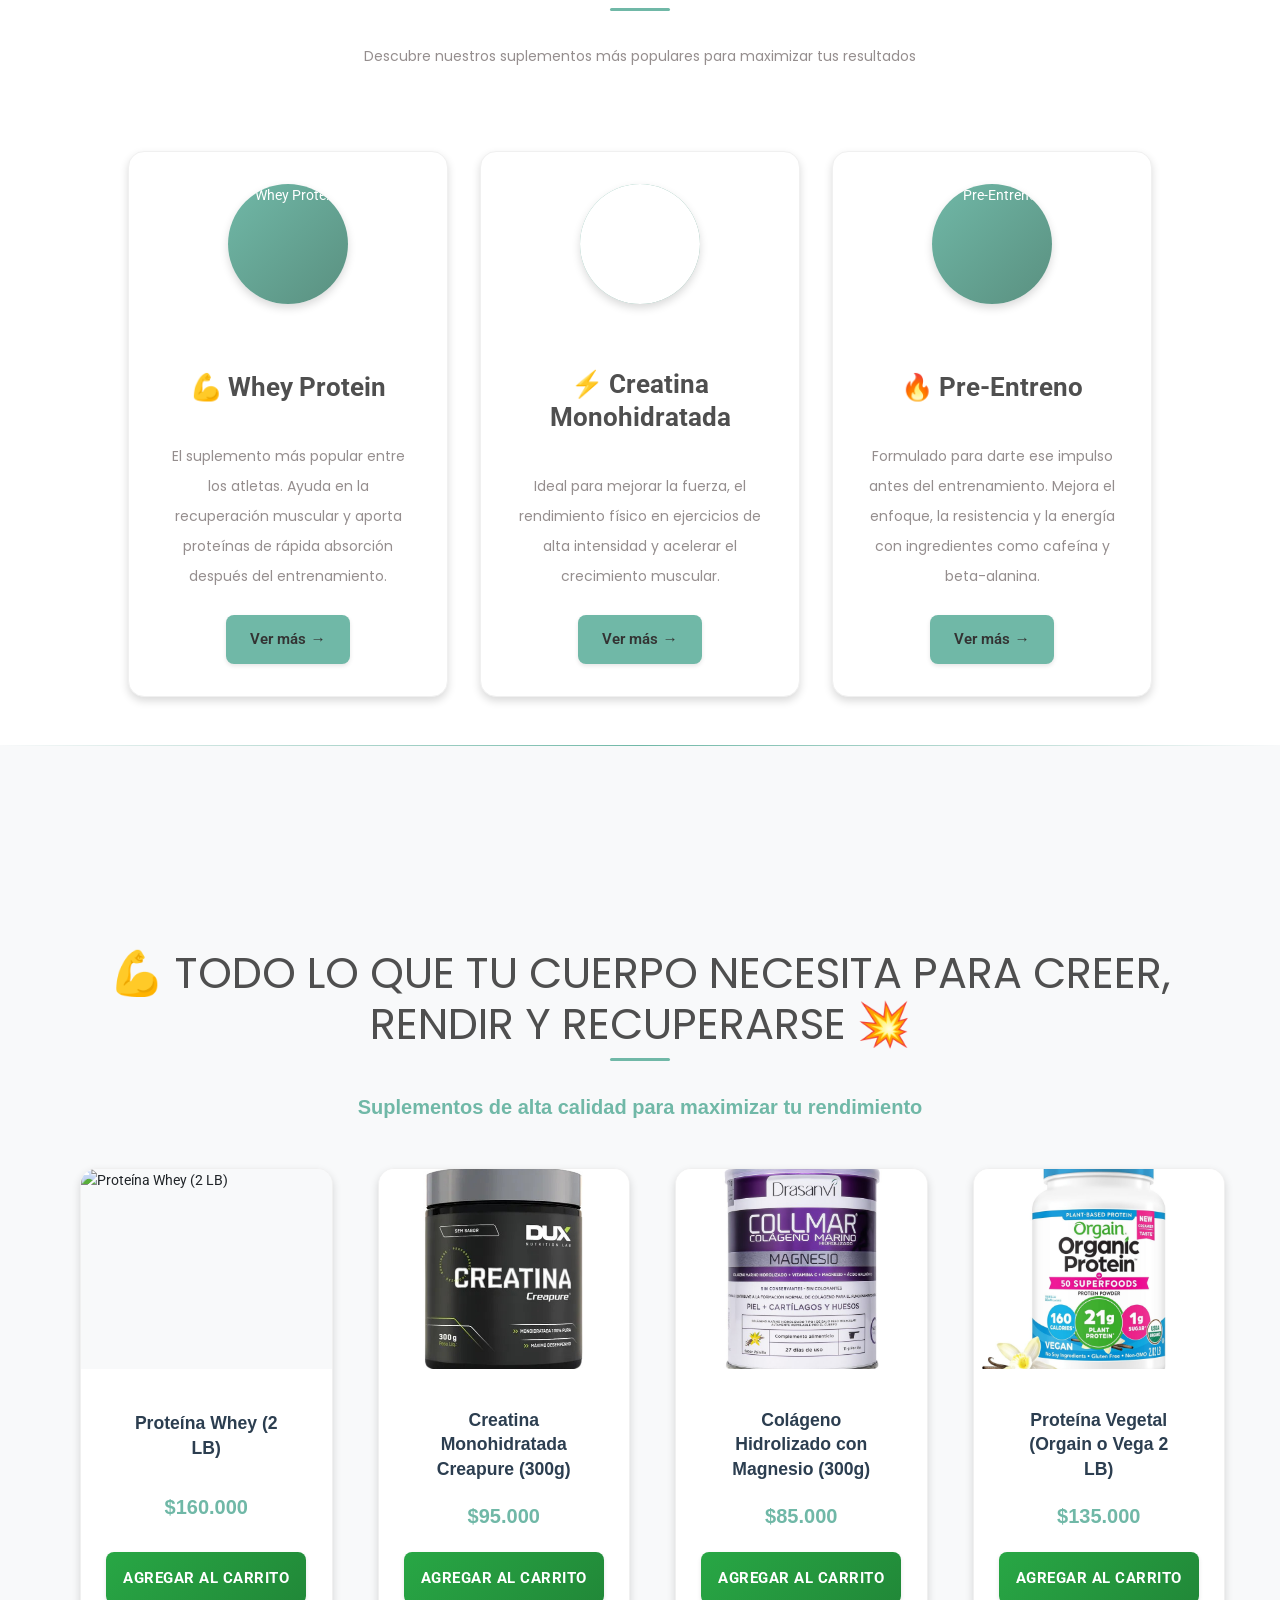
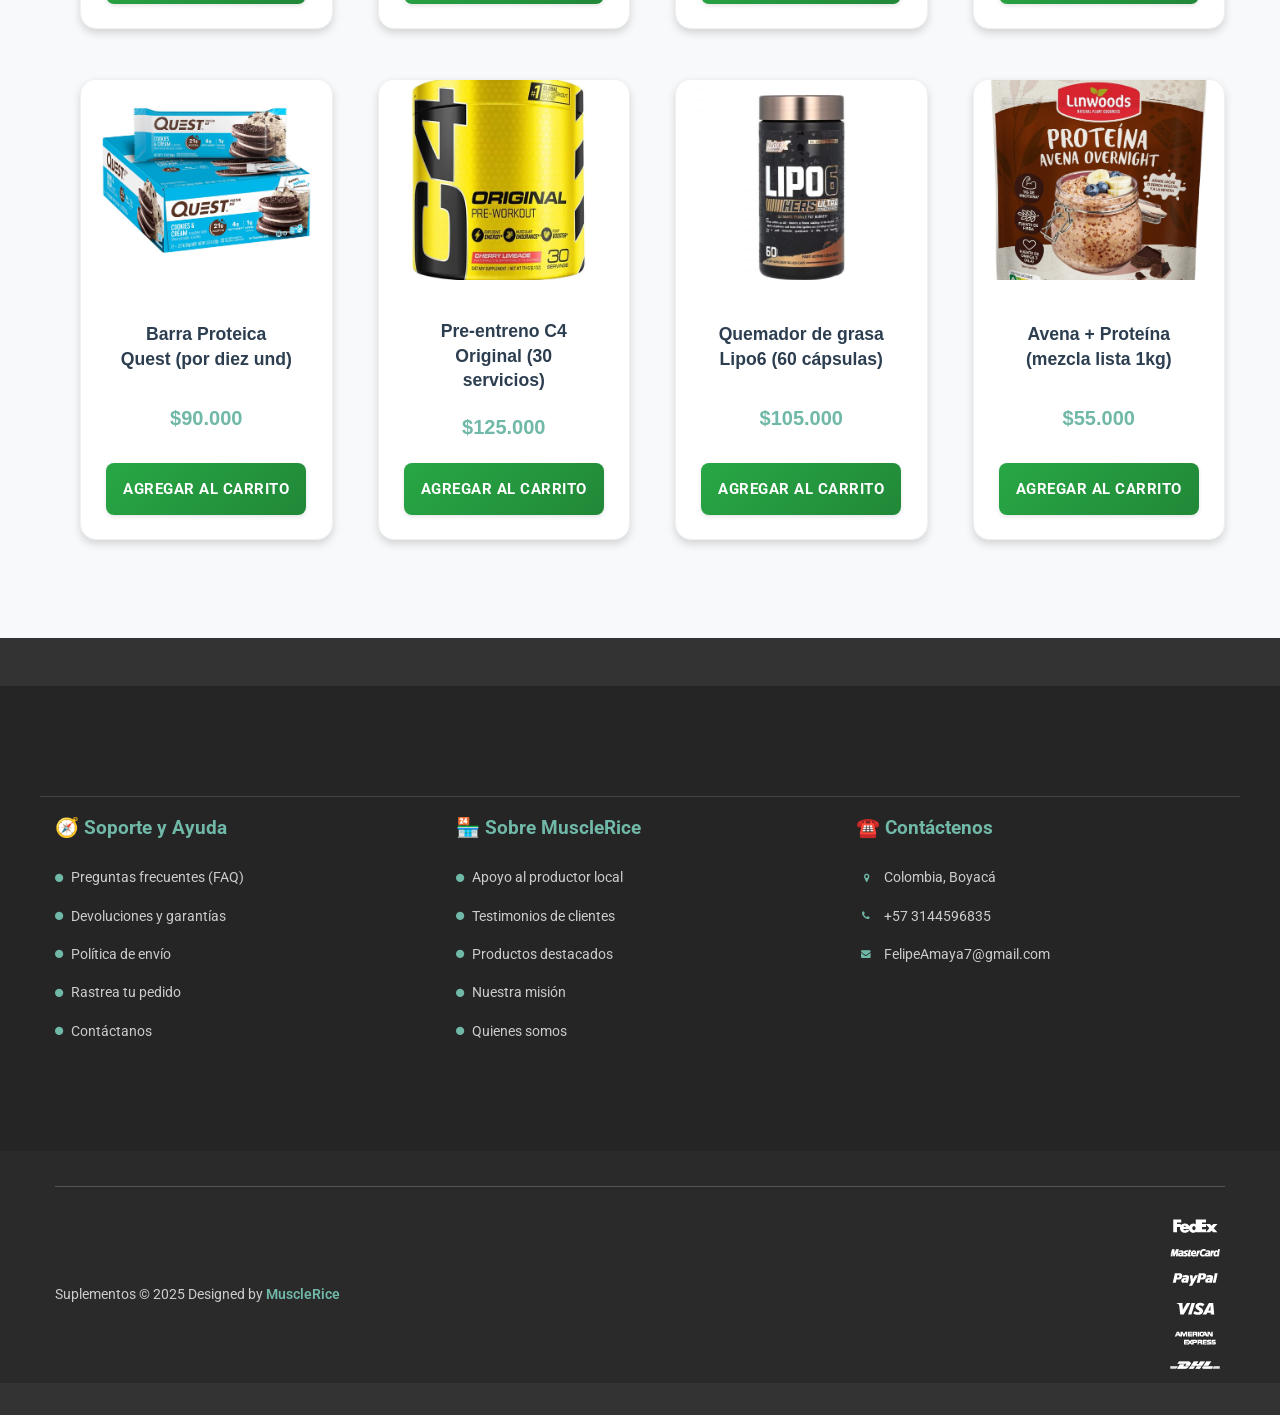
==== commit 60663d84: "Revert "Featurenew image"" ====
--- a/WebsiteMuscleRice/index.html
+++ b/WebsiteMuscleRice/index.html
@@ -9,6 +9,7 @@
     <link href="https://fonts.googleapis.com/css?family=Roboto:300,400,500,700,900" rel="stylesheet">
     <link rel="stylesheet" href="css/bootstrap.css">
     <link rel="stylesheet" href="css/font-awesome.min.css">
+    <link rel="stylesheet" href="css/main.css">
     <link rel="stylesheet" href="style.css">
     <link rel="stylesheet" href="style-mejoras.css">
     <link rel="stylesheet" href="style-profesional.css">
@@ -19,12 +20,10 @@
         <div class="container">
             <div class="row">
                 <div class="col-md-5">
-                    <nav aria-label="Enlaces superiores">
-                        <ul class="top-links">
-                            <li><a href="#contacto"><i class="fa fa-headphones"></i> Servicio al cliente</a></li>
-                            <li><a href="#contacto"><i class="fa fa-envelope-open"></i> Buzón de mensajes</a></li>
-                        </ul>
-                    </nav>
+                    <ul class="top-links">
+                        <li><a href="#"><i class="fa fa-headphones"></i> Servicio al cliente</a></li>
+                        <li><a href="#"><i class="fa fa-envelope-open"></i> Buzón de mensajes</a></li>
+                    </ul>
                 </div>
                 <div class="col-md-3">
                     <div class="icon social-list">
@@ -61,15 +60,13 @@
                     </div>
                 </div>
                 <div class="col-md-6 col-sm-12">
-                    <nav aria-label="Navegación Principal">
-                        <ul class="nav navbar-nav main-nav">
-                            <li class="active"><a href="index.html">Inicio</a></li>
-                            <li><a href="categorias.html">Categorías</a></li>
-                            <li><a href="marcas.html">Marcas</a></li>
-                            <li><a href="ofertas.html">Ofertas</a></li>
-                            <li><a href="#" class="sale-link">Sale</a></li>
-                        </ul>
-                    </nav>
+                    <ul class="nav navbar-nav main-nav">
+                        <li class="active"><a href="#">Inicio</a></li>
+                        <li><a href="categorias.html">Categorías</a></li>
+                        <li><a href="marcas.html">Marcas</a></li>
+                        <li><a href="ofertas.html">Ofertas</a></li>
+                        <li><a href="#" class="sale-link">Sale</a></li>
+                    </ul>
                 </div>
                 <div class="col-md-3 col-sm-12">
                     <div class="cart header-cart">
@@ -86,202 +83,115 @@
         </div>
     </section>
 </header>
-<section class="hero-section" id="hero">
-    <div class="hero-bg-deco" aria-hidden="true"></div>
+<section class="hero-section">
     <div class="container">
-        <div class="hero-grid">
+        <div class="row align-items-center">
+            <div class="col-md-4">
+                <h1 class="hero-title">MUSCLERICE</h1>
+                <p class="hero-subtitle">Activa tu mejor versión</p>
+                <p class="hero-description">Suplementos de alta calidad para maximizar tu rendimiento deportivo. Proteínas, creatinas y pre-entrenos de las mejores marcas internacionales.</p>
+            </div>
+            <div class="col-md-4 text-center">
+                <picture>
+                    <source srcset="img/Logo-Interfas.webp.webp" type="image/webp">
+                    <img src="img/Logo-Interfas.webp.webp" alt="MuscleRice - Suplementos Premium" class="hero-img img-fluid">
+                </picture>
+            </div>
+            <div class="col-md-4">
+                <ul class="value-list">
+                    <li class="value-item">💪 SUPLÉS DE ALTA GAMA (ON, TNT, DUX...)</li>
+                    <li class="value-item">🔬 FÓRMULAS AVANZADAS PARA TU RENDIMIENTO</li>
+                    <li class="value-item">✅ CALIDAD CERTIFICADA Y CONFIANZA</li>
+                    <li class="value-item">👕 ¡PRÓXIMAMENTE: ROPA DEPORTIVA EXCLUSIVA!</li>
+                </ul>
+                <button class="btn btn-muscle-primary">VER CATÁLOGO</button>
+            </div>
+        </div>
+    </div>
+</section>
+<section class="our_skill">
+    <div class="container">
+        <div class="row">
+            <div class="col-md-6">
+                <div class="text">
+                    <h2>¿Por qué elegir MuscleRice?
+                    </h2>
+                    <p>Porque creemos en tu progreso. En MuscleRice te damos suplementos de calidad, precios justos y un servicio cercano, para que te enfoques en lo más importante: superarte cada día.</p>
+               <p>Nuestra página web está diseñada para que encuentres fácilmente los productos que necesitas según tus objetivos, con descripciones claras, recomendaciones personalizadas y envíos rápidos a todo el país.
+¡Confía en nosotros y lleva tu cuerpo al siguiente nivel!
 
-            <!-- COLUMNA TEXTO -->
-            <div class="hero-text" id="hero-text">
-                <span class="hero-eyebrow">Activa tu mejor versión</span>
-
-                <h1 class="hero-headline">
-                    No hay límites<br>para lo que<br>puedes lograr.
-                </h1>
-
-                <p class="hero-sub">Los límites los pones tú.</p>
-
-                <p class="hero-body">
-                    Todo lo que te propones es posible con disciplina y mentalidad.
-                    En MuscleRice te impulsamos a avanzar más rápido, más fuerte y sin excusas.
-                </p>
-
-                <p class="hero-tagline">
-                    Suplementos de alta calidad y ropa deportiva diseñada para
-                    acompañarte en cada paso de tu evolución.
-                </p>
-
-                <a href="prodact-display.html" class="hero-cta" id="hero-cta">
-                    Ver catálogo
-                    <svg width="18" height="18" viewBox="0 0 24 24" fill="none" stroke="currentColor" stroke-width="2.5" stroke-linecap="round" stroke-linejoin="round" aria-hidden="true"><line x1="5" y1="12" x2="19" y2="12"/><polyline points="12 5 19 12 12 19"/></svg>
-                </a>
-            </div>
-
-            <!-- COLUMNA IMAGEN -->
-            <div class="hero-image-col">
-                <div class="hero-img-wrapper" id="hero-img-wrapper">
-                    <div class="hero-img-glow" aria-hidden="true"></div>
-                    <picture>
-                        <source srcset="img/Logo-Interfas.webp.webp" type="image/webp">
-                        <img
-                            src="img/Logo-Interfas.webp.webp"
-                            alt="MuscleRice – Suplementos Premium"
-                            class="hero-img"
-                            id="hero-img"
-                            loading="eager"
-                        >
-                    </picture>
-                </div>
-            </div>
-
+</p>
+                </div>
+            </div>
+            <div class="col-md-6">
+                 <div class="progress_bar">
+                  <h2>4 Habilidades de MuscleRice 🏋️‍♂️🍚</h2>
+                  <p>💪 1. Asesoría Personalizada en Suplementación</p>
+                  <div class="progress">
+                    <div class="progress-bar" role="progressbar" aria-valuenow="70" aria-valuemin="0" aria-valuemax="100" style="width:70%"></div>
+                  </div>
+                  <p>🚚 2. Entregas Rápidas y Seguras</p>
+                  <div class="progress">
+                    <div class="progress-bar" role="progressbar" aria-valuenow="70" aria-valuemin="0" aria-valuemax="100" style="width:60%"></div>
+                  </div>
+                  <p>🌿 3. Apoyo al Producto Local y Natural</p>
+                  <div class="progress">
+                    <div class="progress-bar" role="progressbar" aria-valuenow="70" aria-valuemin="0" aria-valuemax="100" style="width:50%"></div>
+                  </div>
+                  <p>🛒 4. Tienda 100% Online, Fácil y Accesible</p>
+                  <div class="progress">
+                    <div class="progress-bar" role="progressbar" aria-valuenow="70" aria-valuemin="0" aria-valuemax="100" style="width:55%"></div>
+                  </div>
+                  </div>
+            </div>
         </div>
     </div>
 </section>
-<section class="premium-skill-section" id="nosotros">
-    <div class="container">
-        <div class="premium-skill-grid-layout">
-
-            <!-- ═══ COLUMNA IZQUIERDA: Texto persuasivo ═══ -->
-            <div class="premium-text-column">
-                <span class="premium-eyebrow">Nuestra Promesa</span>
-                <h2 class="premium-title">
-                    ¿Por qué elegir<br>
-                    <span class="mr-brand-accent">MuscleRice</span>?
-                </h2>
-                <p class="premium-desc">Porque creemos en tu progreso. En MuscleRice te damos suplementos de calidad, precios justos y un servicio cercano, para que te enfoques en lo más importante: <strong>superarte cada día.</strong></p>
-                <p class="premium-desc">Nuestra tienda está diseñada para que encuentres fácilmente los productos que necesitas según tus objetivos, con descripciones claras, recomendaciones personalizadas y envíos rápidos a todo el país.</p>
-                <p class="premium-desc premium-desc--cta"><strong>¡Confía en nosotros y lleva tu cuerpo al siguiente nivel!</strong></p>
-            </div>
-
-            <!-- ═══ COLUMNA DERECHA: Cuadrícula 2×2 de habilidades ═══ -->
-            <div class="premium-cards-column">
-                <div class="skills-grid-2x2">
-
-                    <!-- Tarjeta 1 -->
-                    <article class="skill-card">
-                        <div class="skill-content-wrapper">
-                            <span class="skill-icon" aria-hidden="true">💪</span>
-                            <h3 class="skill-name">Asesoría Personalizada</h3>
-                            <p class="skill-sub">Suplementación guiada por expertos</p>
-                            <div class="skill-bar-track">
-                                <div class="skill-bar-fill" style="--nivel: 95%;"></div>
-                            </div>
-                        </div>
-                    </article>
-
-                    <!-- Tarjeta 2 -->
-                    <article class="skill-card">
-                        <div class="skill-content-wrapper">
-                            <span class="skill-icon" aria-hidden="true">🚚</span>
-                            <h3 class="skill-name">Entregas Rápidas</h3>
-                            <p class="skill-sub">Envíos seguros a todo el país</p>
-                            <div class="skill-bar-track">
-                                <div class="skill-bar-fill" style="--nivel: 90%;"></div>
-                            </div>
-                        </div>
-                    </article>
-
-                    <!-- Tarjeta 3 -->
-                    <article class="skill-card">
-                        <div class="skill-content-wrapper">
-                            <span class="skill-icon" aria-hidden="true">🌿</span>
-                            <h3 class="skill-name">Producto Local</h3>
-                            <p class="skill-sub">Apoyo al campo colombiano</p>
-                            <div class="skill-bar-track">
-                                <div class="skill-bar-fill" style="--nivel: 100%;"></div>
-                            </div>
-                        </div>
-                    </article>
-
-                    <!-- Tarjeta 4 -->
-                    <article class="skill-card">
-                        <div class="skill-content-wrapper">
-                            <span class="skill-icon" aria-hidden="true">🛒</span>
-                            <h3 class="skill-name">Tienda 100% Online</h3>
-                            <p class="skill-sub">Compra fácil, desde cualquier lugar</p>
-                            <div class="skill-bar-track">
-                                <div class="skill-bar-fill" style="--nivel: 98%;"></div>
-                            </div>
-                        </div>
-                    </article>
-
-                </div>
-            </div>
-
-        </div>
-    </div>
-</section>
-<section class="features" id="favoritos">
+<section class="features">
     <div class="container">
         <div class="row">
             <div class="col-md-12">
-                <span class="fav-eyebrow">⭐ Lo más elegido</span>
-                <h2 class="section-title fav-title">Nuestros Favoritos para<br>tu Rendimiento</h2>
-                <p class="section-subtitle">Suplementos de alta calidad seleccionados por nuestros atletas para maximizar cada entrenamiento</p>
+                <h2 class="section-title">🔥 Nuestros Favoritos para tu Rendimiento 💪</h2>
+                <p class="section-subtitle">Descubre nuestros suplementos más populares para maximizar tus resultados</p>
             </div>
         </div>
         <div class="row features-grid">
-
-            <!-- Card 1: Whey Protein -->
-            <div class="col-md-4">
-                <article class="card" id="card-whey">
-                    <div class="card-img-wrapper">
-                        <span class="card-badge">Más Vendido</span>
-                        <img src="img/Avena + Proteína (mezcla lista 1kg).jpg" alt="Whey Protein" class="card-img">
-                        <div class="card-img-overlay"></div>
-                    </div>
-                    <div class="card-body">
-                        <span class="card-category">Proteínas</span>
-                        <h3 class="card-title">💪 Whey Protein</h3>
-                        <p class="card-desc">Ideal para aumentar masa muscular y mejorar la recuperación después del entrenamiento.</p>
-                        <a href="prodact-display.html" class="card-btn" id="btn-whey">
-                            Ver más
-                            <svg width="16" height="16" viewBox="0 0 24 24" fill="none" stroke="currentColor" stroke-width="2.5" stroke-linecap="round" stroke-linejoin="round"><line x1="5" y1="12" x2="19" y2="12"/><polyline points="12 5 19 12 12 19"/></svg>
-                        </a>
-                    </div>
-                </article>
-            </div>
-
-            <!-- Card 2: Creatina -->
-            <div class="col-md-4">
-                <article class="card" id="card-creatina">
-                    <div class="card-img-wrapper">
-                        <span class="card-badge card-badge--green">Top Fuerza</span>
-                        <img src="img/Creatina Monohidratada Creapure (300g).jpg" alt="Creatina Monohidratada" class="card-img">
-                        <div class="card-img-overlay"></div>
-                    </div>
-                    <div class="card-body">
-                        <span class="card-category">Rendimiento</span>
-                        <h3 class="card-title">⚡ Creatina Monohidratada</h3>
-                        <p class="card-desc">Perfecta para mejorar la fuerza, el rendimiento y acelerar el crecimiento muscular.</p>
-                        <a href="prodact-display.html" class="card-btn" id="btn-creatina">
-                            Ver más
-                            <svg width="16" height="16" viewBox="0 0 24 24" fill="none" stroke="currentColor" stroke-width="2.5" stroke-linecap="round" stroke-linejoin="round"><line x1="5" y1="12" x2="19" y2="12"/><polyline points="12 5 19 12 12 19"/></svg>
-                        </a>
-                    </div>
-                </article>
-            </div>
-
-            <!-- Card 3: Pre-Entreno -->
-            <div class="col-md-4">
-                <article class="card" id="card-pre">
-                    <div class="card-img-wrapper">
-                        <span class="card-badge card-badge--orange">Energía Total</span>
-                        <img src="img/Pre-entreno C4 Original (30 servicios).jpg" alt="Pre-Entreno C4" class="card-img">
-                        <div class="card-img-overlay"></div>
-                    </div>
-                    <div class="card-body">
-                        <span class="card-category">Pre-Entreno</span>
-                        <h3 class="card-title">🔥 Pre-Entreno C4</h3>
-                        <p class="card-desc">Aumenta tu energía, enfoque y resistencia para entrenar al máximo nivel.</p>
-                        <a href="prodact-display.html" class="card-btn" id="btn-pre">
-                            Ver más
-                            <svg width="16" height="16" viewBox="0 0 24 24" fill="none" stroke="currentColor" stroke-width="2.5" stroke-linecap="round" stroke-linejoin="round"><line x1="5" y1="12" x2="19" y2="12"/><polyline points="12 5 19 12 12 19"/></svg>
-                        </a>
-                    </div>
-                </article>
-            </div>
-
+            <div class="col-md-4">
+                <article class="feature-card">
+                    <div class="feature-icon">
+                        <img src="img/whey protein.jpg" alt="Whey Protein" class="feature-image">
+                    </div>
+                    <div class="feature-content">
+                        <h3 class="feature-title">💪 Whey Protein</h3>
+                        <p class="feature-description">El suplemento más popular entre los atletas. Ayuda en la recuperación muscular y aporta proteínas de rápida absorción después del entrenamiento.</p>
+                        <a href="#" class="feature-link">Ver más →</a>
+                    </div>
+                </article>
+            </div>
+            <div class="col-md-4">
+                <article class="feature-card">
+                    <div class="feature-icon">
+                        <img src="img/Creatina Monohidratada Creapure (300g).jpg" alt="Creatina" class="feature-image">
+                    </div>
+                    <div class="feature-content">
+                        <h3 class="feature-title">⚡ Creatina Monohidratada</h3>
+                        <p class="feature-description">Ideal para mejorar la fuerza, el rendimiento físico en ejercicios de alta intensidad y acelerar el crecimiento muscular.</p>
+                        <a href="#" class="feature-link">Ver más →</a>
+                    </div>
+                </article>
+            </div>
+            <div class="col-md-4">
+                <article class="feature-card">
+                    <div class="feature-icon">
+                        <img src="img/Pre-Entreno.jpg" alt="Pre-Entreno" class="feature-image">
+                    </div>
+                    <div class="feature-content">
+                        <h3 class="feature-title">🔥 Pre-Entreno</h3>
+                        <p class="feature-description">Formulado para darte ese impulso antes del entrenamiento. Mejora el enfoque, la resistencia y la energía con ingredientes como cafeína y beta-alanina.</p>
+                        <a href="#" class="feature-link">Ver más →</a>
+                    </div>
+                </article>
+            </div>
         </div>
     </div>
 </section>
@@ -417,32 +327,36 @@
         </div>
     </div>
 </section>
-<footer class="footer-profesional" id="contacto">
+<footer class="footer-profesional">
     <div class="footer_top">
         <div class="container">
             <div class="footer-content">
-                <nav class="footer-column" aria-label="Soporte y Ayuda">
+                <div class="footer-column">
                     <h3>🧭 Soporte y Ayuda</h3>
                     <ul>
-                        <li><a href="#faq"><i class="fa fa-circle" aria-hidden="true"></i>Preguntas frecuentes (FAQ)</a></li>
-                        <li><a href="#politicas"><i class="fa fa-circle" aria-hidden="true"></i>Envíos y devoluciones</a></li>
-                        <li><a href="#contacto"><i class="fa fa-circle" aria-hidden="true"></i>Contáctanos</a></li>
-                    </ul>
-                </nav>
-                <nav class="footer-column" aria-label="Sobre MuscleRice">
+                        <li><a href="#"><i class="fa fa-circle" aria-hidden="true"></i>Preguntas frecuentes (FAQ)</a></li>
+                        <li><a href="#"><i class="fa fa-circle" aria-hidden="true"></i>Devoluciones y garantías</a></li>
+                        <li><a href="#"><i class="fa fa-circle" aria-hidden="true"></i>Política de envío</a></li>
+                        <li><a href="#"><i class="fa fa-circle" aria-hidden="true"></i>Rastrea tu pedido</a></li>
+                        <li><a href="#"><i class="fa fa-circle" aria-hidden="true"></i>Contáctanos</a></li>
+                    </ul>
+                </div>
+                <div class="footer-column">
                     <h3>🏪 Sobre MuscleRice</h3>
                     <ul>
-                        <li><a href="#nosotros"><i class="fa fa-circle" aria-hidden="true"></i>Quiénes somos</a></li>
-                        <li><a href="#testimonios"><i class="fa fa-circle" aria-hidden="true"></i>Testimonios</a></li>
-                        <li><a href="#favoritos"><i class="fa fa-circle" aria-hidden="true"></i>Productos destacados</a></li>
-                    </ul>
-                </nav>
+                        <li><a href="#"><i class="fa fa-circle" aria-hidden="true"></i>Apoyo al productor local</a></li>
+                        <li><a href="#"><i class="fa fa-circle" aria-hidden="true"></i>Testimonios de clientes</a></li>
+                        <li><a href="#"><i class="fa fa-circle" aria-hidden="true"></i>Productos destacados</a></li>
+                        <li><a href="#"><i class="fa fa-circle" aria-hidden="true"></i>Nuestra misión</a></li>
+                        <li><a href="#"><i class="fa fa-circle" aria-hidden="true"></i>Quienes somos</a></li>
+                    </ul>
+                </div>
                 <div class="footer-column">
-                    <h3>☎️ Contáctanos</h3>
+                    <h3>☎️ Contáctenos</h3>
                     <ul class="contact-info">
                         <li><a href="#"><i class="fa fa-map-marker" aria-hidden="true"></i>Colombia, Boyacá</a></li>
-                        <li><a href="tel:+573124567890"><i class="fa fa-phone" aria-hidden="true"></i>+57 3124567890</a></li>
-                        <li><a href="mailto:MuscleRice@gmail.com"><i class="fa fa-envelope" aria-hidden="true"></i>MuscleRice@gmail.com</a></li>
+                        <li><a href="#"><i class="fa fa-phone" aria-hidden="true"></i>+57 3144596835</a></li>
+                        <li><a href="#"><i class="fa fa-envelope" aria-hidden="true"></i>FelipeAmaya7@gmail.com</a></li>
                     </ul>
                 </div>
             </div>
@@ -452,15 +366,15 @@
         <div class="container">
             <div class="footer-bottom-content">
                 <div class="copy_txt">
-                    <p>&copy; 2025 Designed by <span>MuscleRice</span></p>
+                    <p>Suplementos © 2025 Designed by <span>MuscleRice</span></p>
                 </div>
                 <div class="payment-logos">
-                    <img src="img/fedex.png" alt="Envío por FedEx" class="payment-logo">
-                    <img src="img/master-card.png" alt="Pago con Mastercard" class="payment-logo">
-                    <img src="img/paypal.png" alt="Pago con PayPal" class="payment-logo">
-                    <img src="img/visa.png" alt="Pago con Visa" class="payment-logo">
-                    <img src="img/american-express.png" alt="Pago con American Express" class="payment-logo">
-                    <img src="img/dhl.png" alt="Envío por DHL" class="payment-logo">
+                    <img src="img/fedex.png" alt="FedEx" class="payment-logo">
+                    <img src="img/master-card.png" alt="Mastercard" class="payment-logo">
+                    <img src="img/paypal.png" alt="PayPal" class="payment-logo">
+                    <img src="img/visa.png" alt="Visa" class="payment-logo">
+                    <img src="img/american-express.png" alt="American Express" class="payment-logo">
+                    <img src="img/dhl.png" alt="DHL" class="payment-logo">
                 </div>
             </div>
         </div>
--- a/WebsiteMuscleRice/css/main.css
+++ b/WebsiteMuscleRice/css/main.css
@@ -0,0 +1,137 @@
+/**
+ * main.css
+ *
+ * ORQUESTADOR PRINCIPAL DE ESTILOS - MuscleRice
+ * =============================================
+ *
+ * Arquitectura CSS Modular basada en Design Tokens.
+ *
+ * CADENA DE IMPORTACIÓN (orden CRÍTICO):
+ *
+ * 1. tokens/_tokens.css     → Define TODAS las variables en :root (Single Source of Truth)
+ * 2. base/_variables.css   → Alias de compatibilidad legacy
+ * 3. components/*         → Componentes UI (botones, cards, inputs)
+ * 4. layout/*             → Estructura de páginas (header, hero, products)
+ *
+ * @version 2.0.0
+ */
+
+/* ==========================================================================
+   1. DESIGN TOKENS - SINGLE SOURCE OF TRUTH
+   ========================================================================== */
+
+@import url('tokens/_tokens.css');
+
+/* ==========================================================================
+   2. BASE / VARIABLES (Alias de compatibilidad)
+   ========================================================================== */
+
+@import url('base/_variables.css');
+
+/* ==========================================================================
+   3. RESET GLOBAL
+   ========================================================================== */
+
+* {
+    margin: 0;
+    padding: 0;
+    box-sizing: border-box;
+}
+
+html {
+    font-size: 16px;
+    scroll-behavior: smooth;
+}
+
+body {
+    background-color: var(--mr-bg-dark);
+    color: var(--mr-text-light);
+    font-family: var(--mr-font-primary);
+    line-height: 1.6;
+    margin: 0;
+    padding: 0;
+    overflow-x: hidden;
+}
+
+/* ==========================================================================
+   4. COMPONENTES
+   ========================================================================== */
+
+@import url('components/_components.css');
+
+/* ==========================================================================
+   5. LAYOUTS
+   ========================================================================== */
+
+@import url('layout/_header.css');
+@import url('layout/_hero.css');
+@import url('layout/_products.css');
+
+/* ==========================================================================
+   6. CONTAINER
+   ========================================================================== */
+
+.container {
+    width: 100%;
+    max-width: var(--mr-container-max);
+    margin: 0 auto;
+    padding-left: var(--mr-container-padding);
+    padding-right: var(--mr-container-padding);
+}
+
+/* ==========================================================================
+   7. UTILITIES
+   ========================================================================== */
+
+/* Tipografía responsiva fluida */
+h1 { font-size: clamp(var(--mr-text-3xl), 4vw, var(--mr-text-5xl)); }
+h2 { font-size: clamp(var(--mr-text-2xl), 3vw, var(--mr-text-4xl)); }
+h3 { font-size: clamp(var(--mr-text-xl), 2.5vw, var(--mr-text-3xl)); }
+p { font-size: clamp(var(--mr-text-sm), 1.5vw, var(--mr-text-base)); }
+
+/* utilities de texto */
+.text-primary { color: var(--mr-color-primary); }
+.text-accent { color: var(--mr-color-accent); }
+.text-muted { color: var(--mr-text-muted); }
+
+/* utilities de fondo */
+.bg-dark { background-color: var(--mr-bg-dark); }
+.bg-light { background-color: var(--mr-bg-light); }
+.bg-primary { background-color: var(--mr-color-primary); }
+
+/* utilities de espaciado */
+.mt-1 { margin-top: var(--mr-space-2); }
+.mt-2 { margin-top: var(--mr-space-4); }
+.mt-3 { margin-top: var(--mr-space-6); }
+.mb-1 { margin-bottom: var(--mr-space-2); }
+.mb-2 { margin-bottom: var(--mr-space-4); }
+.mb-3 { margin-bottom: var(--mr-space-6); }
+
+/* utilities de display */
+.d-flex { display: flex; }
+.align-center { align-items: center; }
+.justify-center { justify-content: center; }
+.gap-1 { gap: var(--mr-space-2); }
+.gap-2 { gap: var(--mr-space-4); }
+
+/* ==========================================================================
+   8. ANIMACIONES GLOBALES
+   ========================================================================== */
+
+@keyframes fadeIn {
+    from { opacity: 0; transform: translateY(10px); }
+    to { opacity: 1; transform: translateY(0); }
+}
+
+@keyframes pulse {
+    0%, 100% { transform: scale(1); }
+    50% { transform: scale(1.05); }
+}
+
+.animate-fade-in {
+    animation: fadeIn 0.5s ease-out forwards;
+}
+
+.animate-pulse {
+    animation: pulse 2s ease-in-out infinite;
+}
--- a/WebsiteMuscleRice/style-profesional.css
+++ b/WebsiteMuscleRice/style-profesional.css
@@ -33,10 +33,6 @@
 }
 
 /* ===== RESET Y BASE ===== */
-html {
-  scroll-behavior: smooth;
-}
-
 * {
   margin: 0;
   padding: 0;
@@ -344,218 +340,6 @@
   object-position: center;
 }
 
-/* ===== SECCIÓN HABILIDADES PREMIUM ===== */
-.premium-skill-section {
-  /* ─── Variables centralizadas: cambia aquí, cambia todo ─── */
-  --color-acento: #70b8a7;          /* Verde menta marca                */
-  --color-acento-soft: rgba(112, 184, 167, 0.12);
-  --color-acento-glow: rgba(112, 184, 167, 0.25);
-  --fondo-oscuro: #2d3436;          /* Antracita profundo               */
-  --fondo-tarjeta: #ffffff;
-  --texto-suave: #636e72;
-  --barra-fondo: #edf2f1;
-  --radio-tarjeta: 20px;            /* Bordes redondeados suaves        */
-  --shadow-reposo: 0 4px 20px rgba(0, 0, 0, 0.05);
-  --shadow-premium: 0 20px 40px rgba(112, 184, 167, 0.22),
-                    0 8px 16px rgba(0, 0, 0, 0.06);
-
-  padding: 6rem 0;
-  background: #f8faf9;
-  position: relative;
-}
-
-/* ─── Layout de Dos Columnas: 1.1fr / 0.9fr ─── */
-.premium-skill-grid-layout {
-  display: grid;
-  grid-template-columns: 1.1fr 0.9fr;
-  gap: 4rem;
-  align-items: center;
-}
-
-/* ═══════════════════════════════════════════════
-   COLUMNA IZQUIERDA — Texto persuasivo
-   ═══════════════════════════════════════════════ */
-.premium-eyebrow {
-  display: inline-block;
-  font-size: 0.85rem;
-  font-weight: 700;
-  letter-spacing: 2px;
-  text-transform: uppercase;
-  color: var(--color-acento);
-  margin-bottom: 1rem;
-}
-
-.premium-title {
-  font-family: var(--font-secondary);
-  font-size: clamp(2.4rem, 5vw, 3.4rem);
-  font-weight: 900;
-  line-height: 1.1;
-  color: var(--fondo-oscuro);
-  margin-bottom: var(--spacing-lg);
-}
-
-/* Acento de marca en "MuscleRice" — subrayado creativo */
-.mr-brand-accent {
-  color: var(--color-acento);
-  position: relative;
-  display: inline-block;
-}
-
-.mr-brand-accent::after {
-  content: '';
-  position: absolute;
-  left: 0;
-  bottom: 0.08em;
-  width: 100%;
-  height: 0.28em;
-  background: var(--color-acento);
-  opacity: 0.22;
-  border-radius: 4px;
-  z-index: -1;
-  transition: opacity 0.3s ease;
-}
-
-.mr-brand-accent:hover::after {
-  opacity: 0.4;
-}
-
-.premium-desc {
-  font-size: 1.1rem;
-  line-height: 1.7;
-  color: var(--texto-suave);
-  margin-bottom: var(--spacing-md);
-}
-
-.premium-desc strong {
-  color: var(--fondo-oscuro);
-  font-weight: 700;
-}
-
-.premium-desc--cta {
-  margin-top: 0.75rem;
-}
-
-.premium-desc--cta strong {
-  color: var(--color-acento);
-}
-
-/* ═══════════════════════════════════════════════
-   COLUMNA DERECHA — Grid 2×2 de tarjetas
-   ═══════════════════════════════════════════════ */
-.skills-grid-2x2 {
-  display: grid;
-  grid-template-columns: 1fr 1fr;
-  gap: 1.25rem;
-}
-
-/* ─── Tarjeta individual ─── */
-.skill-card {
-  background: var(--fondo-tarjeta);
-  border-radius: var(--radio-tarjeta);
-  padding: 1.75rem 1.5rem;
-  box-shadow: var(--shadow-reposo);
-  border: 1px solid rgba(0, 0, 0, 0.04);
-  transition: transform 0.35s cubic-bezier(0.34, 1.56, 0.64, 1),
-              box-shadow 0.35s ease;
-  cursor: default;
-}
-
-/* Wrapper interno para feedback visual */
-.skill-content-wrapper {
-  transition: transform 0.35s ease;
-}
-
-/* ─── HOVER: Elevación + Sombra premium ─── */
-.skill-card:hover {
-  transform: translateY(-10px);
-  box-shadow: var(--shadow-premium);
-}
-
-.skill-card:hover .skill-content-wrapper {
-  transform: translateY(-2px);
-}
-
-/* ─── Icono grande encima del título ─── */
-.skill-icon {
-  display: flex;
-  align-items: center;
-  justify-content: center;
-  width: 56px;
-  height: 56px;
-  font-size: 1.75rem;
-  background: var(--color-acento-soft);
-  border-radius: 16px;
-  margin-bottom: 1rem;
-  transition: transform 0.35s cubic-bezier(0.34, 1.56, 0.64, 1);
-}
-
-/* Dinamismo de icono: scale 20% + rotación */
-.skill-card:hover .skill-icon {
-  transform: scale(1.2) rotate(8deg);
-}
-
-/* Título de la habilidad */
-.skill-name {
-  font-family: var(--font-secondary);
-  font-size: 1.05rem;
-  font-weight: 700;
-  color: var(--fondo-oscuro);
-  margin: 0 0 0.35rem 0;
-  line-height: 1.3;
-}
-
-/* Subtexto descriptivo */
-.skill-sub {
-  font-size: 0.85rem;
-  color: var(--texto-suave);
-  margin: 0 0 1rem 0;
-  line-height: 1.4;
-}
-
-/* ─── Barra de progreso (div puro, 100% animable) ─── */
-.skill-bar-track {
-  width: 100%;
-  height: 8px;
-  background: var(--barra-fondo);
-  border-radius: 8px;
-  overflow: hidden;
-}
-
-.skill-bar-fill {
-  height: 100%;
-  width: 10%;                        /* Estado inicial: vacía al 10% */
-  background: var(--color-acento);
-  border-radius: 8px;
-  transition: width 1.5s cubic-bezier(0.25, 0.8, 0.25, 1);
-}
-
-/* Llenado al hover de la SECCIÓN o la TARJETA individual */
-.premium-skill-section:hover .skill-bar-fill {
-  width: var(--nivel);
-}
-
-/* ─── Responsive: 1 columna en tablets y móviles ─── */
-@media (max-width: 992px) {
-  .premium-skill-grid-layout {
-    grid-template-columns: 1fr;
-    gap: 3rem;
-  }
-}
-
-@media (max-width: 600px) {
-  .skills-grid-2x2 {
-    grid-template-columns: 1fr;
-  }
-  .premium-title {
-    font-size: 2rem;
-  }
-  .skill-card {
-    padding: 1.25rem;
-  }
-}
-
-/* ===== SECCIÓN FAVORITOS - CARDS PREMIUM TIENDA ONLINE ===== */
-=======
 /* ===== SECCIÃ“N DE HABILIDADES - ICONOS PROFESIONALES ===== */
 .our_skill {
   padding: var(--spacing-xl) 0;
@@ -609,236 +393,49 @@
 }
 
 /* ===== SECCIÃ“N FAVORITOS - IMÃGENES REALES ===== */
->>>>>>> 533ddd7c53cf6084849f4ecac7219e0c648a7206
 .features {
-  padding: 5rem 0 4rem;
-  background: linear-gradient(180deg, #f8faf9 0%, #ffffff 100%);
-}
-
-/* Eyebrow text sobre el título */
-.fav-eyebrow {
-  display: block;
-  text-align: center;
-  font-size: 0.85rem;
-  font-weight: 700;
-  letter-spacing: 2px;
-  text-transform: uppercase;
-  color: var(--color-secondary);
-  margin-bottom: 0.75rem;
+  padding: var(--spacing-xl) 0;
+  background: var(--color-white);
 }
 
 .section-title {
-  font-size: clamp(2rem, 5vw, 2.8rem);
+  font-size: clamp(2rem, 5vw, 3rem);
   font-weight: 800;
   color: var(--color-dark);
   text-align: center;
   margin-bottom: var(--spacing-sm);
-  line-height: 1.25;
-}
-
-.fav-title {
-  background: linear-gradient(135deg, #1a1a2e 40%, var(--color-secondary) 100%);
-  -webkit-background-clip: text;
-  -webkit-text-fill-color: transparent;
-  background-clip: text;
+  line-height: 1.2;
 }
 
 .section-subtitle {
-  font-size: clamp(1rem, 2.5vw, 1.15rem);
+  font-size: clamp(1rem, 2.5vw, 1.2rem);
   color: var(--color-text-light);
   text-align: center;
-  margin-bottom: 3rem;
-  max-width: 580px;
+  margin-bottom: var(--spacing-xl);
+  max-width: 600px;
   margin-left: auto;
   margin-right: auto;
-  line-height: 1.7;
-}
-
-/* Grid de cards */
+}
+
 .features-grid {
   display: flex;
   flex-wrap: wrap;
   justify-content: center;
   align-items: stretch;
-  gap: 2rem;
-  margin-top: 2rem;
+  gap: var(--spacing-lg);
+  margin-top: var(--spacing-lg);
 }
 
 .features-grid > .col-md-4 {
   float: none;
-  flex: 0 1 340px;
+  flex: 0 1 320px;
   width: 100%;
-  max-width: 380px;
+  max-width: 360px;
   padding-left: 0;
   padding-right: 0;
   display: flex;
 }
 
-<<<<<<< HEAD
-/* ── CARD BASE ── */
-.card {
-  background: #ffffff;
-  border-radius: 20px;
-  overflow: hidden;
-  box-shadow: 0 4px 20px rgba(0, 0, 0, 0.08);
-  border: 1px solid rgba(0, 0, 0, 0.06);
-  width: 100%;
-  display: flex;
-  flex-direction: column;
-  cursor: pointer;
-  transition: transform 0.35s cubic-bezier(0.34, 1.56, 0.64, 1),
-              box-shadow 0.35s ease;
-}
-
-.card:hover {
-  transform: translateY(-10px);
-  box-shadow: 0 20px 50px rgba(40, 167, 69, 0.18),
-              0 8px 20px rgba(0, 0, 0, 0.1);
-}
-
-/* ── IMAGEN WRAPPER ── */
-.card-img-wrapper {
-  position: relative;
-  width: 100%;
-  height: 240px;
-  overflow: hidden;
-  background: linear-gradient(135deg, #f0f4f2, #e8f2ed);
-}
-
-.card-img {
-  width: 100%;
-  height: 100%;
-  object-fit: cover;
-  object-position: center;
-  transition: transform 0.5s cubic-bezier(0.25, 0.46, 0.45, 0.94),
-              rotate 0.5s ease;
-  display: block;
-}
-
-.card:hover .card-img {
-  transform: scale(1.08) rotate(1.5deg);
-}
-
-/* Overlay degradado sobre imagen */
-.card-img-overlay {
-  position: absolute;
-  inset: 0;
-  background: linear-gradient(
-    to bottom,
-    transparent 50%,
-    rgba(0, 0, 0, 0.15) 100%
-  );
-  pointer-events: none;
-  transition: opacity 0.3s ease;
-}
-
-.card:hover .card-img-overlay {
-  opacity: 0.7;
-}
-
-/* ── BADGE ── */
-.card-badge {
-  position: absolute;
-  top: 14px;
-  left: 14px;
-  z-index: 2;
-  background: var(--color-secondary);
-  color: #fff;
-  font-size: 0.72rem;
-  font-weight: 700;
-  text-transform: uppercase;
-  letter-spacing: 1px;
-  padding: 0.3rem 0.75rem;
-  border-radius: 30px;
-  box-shadow: 0 2px 8px rgba(40, 167, 69, 0.4);
-}
-
-.card-badge--green {
-  background: #16a34a;
-  box-shadow: 0 2px 8px rgba(22, 163, 74, 0.4);
-}
-
-.card-badge--orange {
-  background: #ea580c;
-  box-shadow: 0 2px 8px rgba(234, 88, 12, 0.4);
-}
-
-/* ── CARD BODY ── */
-.card-body {
-  padding: 1.5rem 1.5rem 1.75rem;
-  display: flex;
-  flex-direction: column;
-  flex: 1;
-  gap: 0.6rem;
-}
-
-/* Categoría */
-.card-category {
-  font-size: 0.78rem;
-  font-weight: 700;
-  text-transform: uppercase;
-  letter-spacing: 1.5px;
-  color: var(--color-secondary);
-}
-
-/* Título de card */
-.card-title {
-  font-size: 1.2rem;
-  font-weight: 700;
-  color: var(--color-dark);
-  line-height: 1.35;
-  margin: 0;
-}
-
-/* Descripción */
-.card-desc {
-  font-size: 0.95rem;
-  color: #6b7280;
-  line-height: 1.65;
-  flex: 1;
-  margin: 0;
-}
-
-/* Botón "Ver más" */
-.card-btn {
-  display: inline-flex;
-  align-items: center;
-  justify-content: center;
-  gap: 0.5rem;
-  margin-top: 0.5rem;
-  background: linear-gradient(135deg, var(--color-secondary), #1e7e34);
-  color: #ffffff;
-  padding: 0.75rem 1.5rem;
-  border-radius: 12px;
-  text-decoration: none;
-  font-weight: 700;
-  font-size: 0.92rem;
-  letter-spacing: 0.3px;
-  transition: all 0.3s ease;
-  box-shadow: 0 4px 14px rgba(40, 167, 69, 0.35);
-  width: 100%;
-}
-
-.card-btn:hover {
-  background: linear-gradient(135deg, #218838, var(--color-secondary));
-  transform: translateY(-2px);
-  box-shadow: 0 6px 20px rgba(40, 167, 69, 0.45);
-  color: #ffffff;
-  text-decoration: none;
-}
-
-.card-btn svg {
-  transition: transform 0.3s ease;
-  flex-shrink: 0;
-}
-
-.card-btn:hover svg {
-  transform: translateX(4px);
-}
-
-/* Legacy — mantener por si otras páginas los usan */
-=======
->>>>>>> 533ddd7c53cf6084849f4ecac7219e0c648a7206
 .feature-card {
   background: var(--color-white);
   border-radius: var(--border-radius-xl);
@@ -847,8 +444,6 @@
   transition: all 0.3s ease;
   text-align: center;
   border: 1px solid #f0f0f0;
-<<<<<<< HEAD
-=======
   width: 100%;
   min-height: 100%;
   display: flex;
@@ -877,23 +472,12 @@
 }
 
 .feature-image {
->>>>>>> 533ddd7c53cf6084849f4ecac7219e0c648a7206
   width: 100%;
-  display: flex;
-  flex-direction: column;
-  justify-content: space-between;
-}
-.feature-card:hover { transform: translateY(-8px); box-shadow: var(--shadow-lg); }
-.feature-icon { width:120px;height:120px;margin:0 auto 1.5rem;border-radius:50%;overflow:hidden;box-shadow:var(--shadow-md); }
-.feature-image { width:100%;height:100%;object-fit:cover; }
-.feature-title { font-size:1.4rem;font-weight:700;color:var(--color-dark);margin-bottom:1rem; }
-.feature-description { font-size:1rem;color:var(--color-text-light);line-height:1.6;margin-bottom:1.5rem; }
-.feature-link { display:inline-block;background:var(--color-primary);color:var(--color-dark);padding:0.75rem 1.5rem;border-radius:var(--border-radius);text-decoration:none;font-weight:600;transition:all 0.3s ease; }
-.feature-link:hover { transform:translateY(-2px);box-shadow:var(--shadow-md);color:var(--color-dark); }
-
-<<<<<<< HEAD
-/* ===== CATÃ LOGO DE PRODUCTOS - DISEÃ‘O LIMPIO ===== */
-=======
+  height: 100%;
+  object-fit: cover;
+  transition: transform 0.3s ease;
+}
+
 .feature-title {
   font-size: clamp(1.3rem, 3vw, 1.5rem);
   font-weight: 700;
@@ -931,7 +515,6 @@
 }
 
 /* ===== CATÃLOGO DE PRODUCTOS - DISEÃ‘O LIMPIO ===== */
->>>>>>> 533ddd7c53cf6084849f4ecac7219e0c648a7206
 .team {
   padding: var(--spacing-xl) 0;
   background: var(--color-light);
@@ -1064,7 +647,7 @@
 }
 
 .footer-profesional .footer-column ul li a {
-  color: var(--color-light);
+  color: #ccc;
   text-decoration: none;
   display: flex;
   align-items: center;
@@ -1095,12 +678,12 @@
   flex-wrap: wrap;
   gap: var(--spacing-md);
   padding-top: var(--spacing-lg);
-  border-top: 1px solid rgba(255, 255, 255, 0.1);
+  border-top: 1px solid #555;
 }
 
 .footer-profesional .copy_txt p {
   margin: 0;
-  color: var(--color-light);
+  color: #ccc;
   font-size: 0.9rem;
 }
 
@@ -1130,11 +713,6 @@
   transform: scale(1.1);
 }
 
-.footer-profesional .payment-logo:hover {
-  filter: grayscale(0%) brightness(1);
-  transform: scale(1.1);
-}
-
 /* ===== RESPONSIVE DESIGN ===== */
 @media (max-width: 768px) {
   .header-top .row {
@@ -1180,23 +758,13 @@
   .features-grid > .col-md-4 {
     flex: 1 1 100%;
     width: 100%;
-    max-width: 440px;
+    max-width: 430px;
     padding-left: 0;
     padding-right: 0;
   }
 
-  /* Responsive para nuevas cards premium */
-  .card {
-    max-width: 440px;
-    margin: 0 auto;
-  }
-
-  .card-img-wrapper {
-    height: 220px;
-  }
-
   .feature-card {
-    max-width: 440px;
+    max-width: 430px;
     margin: 0 auto;
   }
   
@@ -1569,294 +1137,3 @@
     justify-content: center;
   }
 }
-<<<<<<< HEAD
-
-/* ============================================================
-   HERO SECTION — MuscleRice Premium Redesign
-   ============================================================ */
-
-/* ── Keyframes ─────────────────────────────────────────────── */
-@keyframes heroFadeUp {
-  from { opacity: 0; transform: translateY(28px); }
-  to   { opacity: 1; transform: translateY(0); }
-}
-
-@keyframes heroFloat {
-  0%, 100% { transform: translateY(0) rotate(0deg); }
-  50%       { transform: translateY(-14px) rotate(1.5deg); }
-}
-
-@keyframes heroGlowPulse {
-  0%, 100% { opacity: 0.55; transform: scale(1); }
-  50%       { opacity: 0.85; transform: scale(1.06); }
-}
-
-/* ── Section wrapper ────────────────────────────────────────── */
-.hero-section {
-  position: relative;
-  padding: clamp(4rem, 8vw, 7rem) 0 clamp(4rem, 8vw, 6rem);
-  background: linear-gradient(135deg, #f5faf8 0%, #edf7f3 55%, #f0f9f5 100%);
-  overflow: hidden;
-}
-
-/* Decorative background blob */
-.hero-bg-deco {
-  position: absolute;
-  top: -160px;
-  right: -180px;
-  width: clamp(380px, 55vw, 720px);
-  height: clamp(380px, 55vw, 720px);
-  border-radius: 50%;
-  background: radial-gradient(circle, rgba(112,184,167,0.18) 0%, rgba(112,184,167,0) 70%);
-  pointer-events: none;
-  z-index: 0;
-}
-
-/* ── Two-column grid ────────────────────────────────────────── */
-.hero-grid {
-  display: grid;
-  grid-template-columns: 1fr 1fr;
-  gap: clamp(2rem, 5vw, 5rem);
-  align-items: center;
-  position: relative;
-  z-index: 1;
-}
-
-/* ── Text column ────────────────────────────────────────────── */
-.hero-text {
-  display: flex;
-  flex-direction: column;
-  gap: 1.1rem;
-  animation: heroFadeUp 0.75s cubic-bezier(0.22, 0.61, 0.36, 1) both;
-}
-
-/* Eyebrow label */
-.hero-eyebrow {
-  display: inline-block;
-  font-family: var(--font-secondary, 'Poppins', sans-serif);
-  font-size: clamp(0.72rem, 1.5vw, 0.88rem);
-  font-weight: 700;
-  letter-spacing: 0.18em;
-  text-transform: uppercase;
-  color: var(--color-secondary, #28a745);
-  background: rgba(40,167,69,0.10);
-  padding: 0.35rem 0.9rem;
-  border-radius: 999px;
-  width: fit-content;
-  border: 1px solid rgba(40,167,69,0.22);
-}
-
-/* Main headline */
-.hero-headline {
-  font-family: var(--font-secondary, 'Poppins', sans-serif);
-  font-size: clamp(2.4rem, 5.5vw, 4.2rem);
-  font-weight: 800;
-  line-height: 1.08;
-  color: #1a1a2e;
-  letter-spacing: -0.02em;
-  margin: 0;
-  animation: heroFadeUp 0.75s 0.1s cubic-bezier(0.22, 0.61, 0.36, 1) both;
-}
-
-/* Italic accent line */
-.hero-sub {
-  font-family: var(--font-secondary, 'Poppins', sans-serif);
-  font-size: clamp(1.05rem, 2.2vw, 1.35rem);
-  font-weight: 600;
-  font-style: italic;
-  color: var(--color-primary, #70b8a7);
-  margin: 0;
-  animation: heroFadeUp 0.75s 0.18s cubic-bezier(0.22, 0.61, 0.36, 1) both;
-}
-
-/* Body paragraph */
-.hero-body {
-  font-size: clamp(0.93rem, 1.8vw, 1.05rem);
-  color: #4a5568;
-  line-height: 1.75;
-  max-width: 500px;
-  margin: 0;
-  animation: heroFadeUp 0.75s 0.26s cubic-bezier(0.22, 0.61, 0.36, 1) both;
-}
-
-/* Highlighted tagline */
-.hero-tagline {
-  font-size: clamp(0.88rem, 1.6vw, 0.98rem);
-  color: #718096;
-  line-height: 1.6;
-  padding-left: 1rem;
-  border-left: 3px solid var(--color-primary, #70b8a7);
-  margin: 0;
-  animation: heroFadeUp 0.75s 0.34s cubic-bezier(0.22, 0.61, 0.36, 1) both;
-}
-
-/* CTA Button */
-.hero-cta {
-  display: inline-flex;
-  align-items: center;
-  gap: 0.6rem;
-  padding: 0.92rem 2.1rem;
-  border-radius: 999px;
-  background: linear-gradient(135deg, var(--color-secondary, #28a745) 0%, #218838 100%);
-  color: #fff;
-  font-family: var(--font-secondary, 'Poppins', sans-serif);
-  font-size: clamp(0.9rem, 1.8vw, 1rem);
-  font-weight: 700;
-  letter-spacing: 0.04em;
-  text-transform: uppercase;
-  text-decoration: none;
-  box-shadow: 0 10px 30px rgba(40,167,69,0.32);
-  transition: transform 0.28s ease, box-shadow 0.28s ease, background 0.28s ease;
-  width: fit-content;
-  margin-top: 0.5rem;
-  animation: heroFadeUp 0.75s 0.42s cubic-bezier(0.22, 0.61, 0.36, 1) both;
-}
-
-.hero-cta:hover {
-  transform: translateY(-3px) scale(1.035);
-  box-shadow: 0 18px 40px rgba(40,167,69,0.42);
-  background: linear-gradient(135deg, #218838 0%, var(--color-secondary, #28a745) 100%);
-  color: #fff;
-  text-decoration: none;
-}
-
-.hero-cta:active {
-  transform: translateY(0) scale(0.98);
-}
-
-.hero-cta svg {
-  flex-shrink: 0;
-  transition: transform 0.25s ease;
-}
-
-.hero-cta:hover svg {
-  transform: translateX(4px);
-}
-
-/* ── Image column ────────────────────────────────────────────── */
-.hero-image-col {
-  display: flex;
-  align-items: center;
-  justify-content: center;
-  animation: heroFadeUp 0.85s 0.2s cubic-bezier(0.22, 0.61, 0.36, 1) both;
-}
-
-.hero-img-wrapper {
-  position: relative;
-  display: inline-flex;
-  align-items: center;
-  justify-content: center;
-  animation: heroFloat 5.5s ease-in-out infinite;
-  cursor: pointer;
-  border-radius: 50%;
-}
-
-/* Glow behind image */
-.hero-img-glow {
-  position: absolute;
-  inset: -24px;
-  border-radius: 50%;
-  background: radial-gradient(circle, rgba(112,184,167,0.42) 0%, rgba(112,184,167,0) 70%);
-  filter: blur(18px);
-  z-index: 0;
-  animation: heroGlowPulse 4s ease-in-out infinite;
-  pointer-events: none;
-}
-
-/* Product image */
-.hero-img {
-  position: relative;
-  z-index: 1;
-  width: clamp(240px, 40vw, 500px);
-  max-width: 100%;
-  height: auto;
-  border-radius: 50%;
-  object-fit: cover;
-  filter: drop-shadow(0 20px 40px rgba(40,167,69,0.18)) drop-shadow(0 6px 16px rgba(0,0,0,0.12));
-  transition: transform 0.4s cubic-bezier(0.34, 1.56, 0.64, 1),
-              filter 0.4s ease,
-              box-shadow 0.4s ease;
-}
-
-.hero-img-wrapper:hover .hero-img {
-  transform: scale(1.07) rotate(2deg);
-  filter: drop-shadow(0 28px 52px rgba(40,167,69,0.30)) drop-shadow(0 10px 24px rgba(0,0,0,0.18));
-  animation-play-state: paused;
-}
-
-.hero-img-wrapper:hover .hero-img-glow {
-  opacity: 1;
-  animation-play-state: paused;
-}
-
-/* ── Responsive ─────────────────────────────────────────────── */
-@media (max-width: 900px) {
-  .hero-grid {
-    grid-template-columns: 1fr;
-    text-align: center;
-  }
-
-  .hero-text {
-    align-items: center;
-    order: 1;
-  }
-
-  .hero-image-col {
-    order: 2;
-  }
-
-  .hero-eyebrow {
-    margin: 0 auto;
-  }
-
-  .hero-body {
-    max-width: 580px;
-    margin: 0 auto;
-  }
-
-  .hero-tagline {
-    border-left: none;
-    border-top: 3px solid var(--color-primary, #70b8a7);
-    padding-left: 0;
-    padding-top: 0.75rem;
-    margin: 0 auto;
-    max-width: 500px;
-  }
-
-  .hero-cta {
-    margin: 0.5rem auto 0;
-  }
-
-  .hero-img {
-    width: clamp(220px, 55vw, 380px);
-  }
-}
-
-@media (max-width: 576px) {
-  .hero-section {
-    padding: 3rem 0 3.5rem;
-  }
-
-  .hero-headline {
-    font-size: clamp(2rem, 8vw, 2.8rem);
-  }
-
-  .hero-img {
-    width: clamp(180px, 70vw, 280px);
-  }
-
-  .hero-cta {
-    padding: 0.8rem 1.7rem;
-    font-size: 0.88rem;
-  }
-}
-
-@media (max-width: 375px) {
-  .hero-headline {
-    font-size: 1.95rem;
-  }
-
-  .hero-img {
-    width: 200px;
-  }
-}
